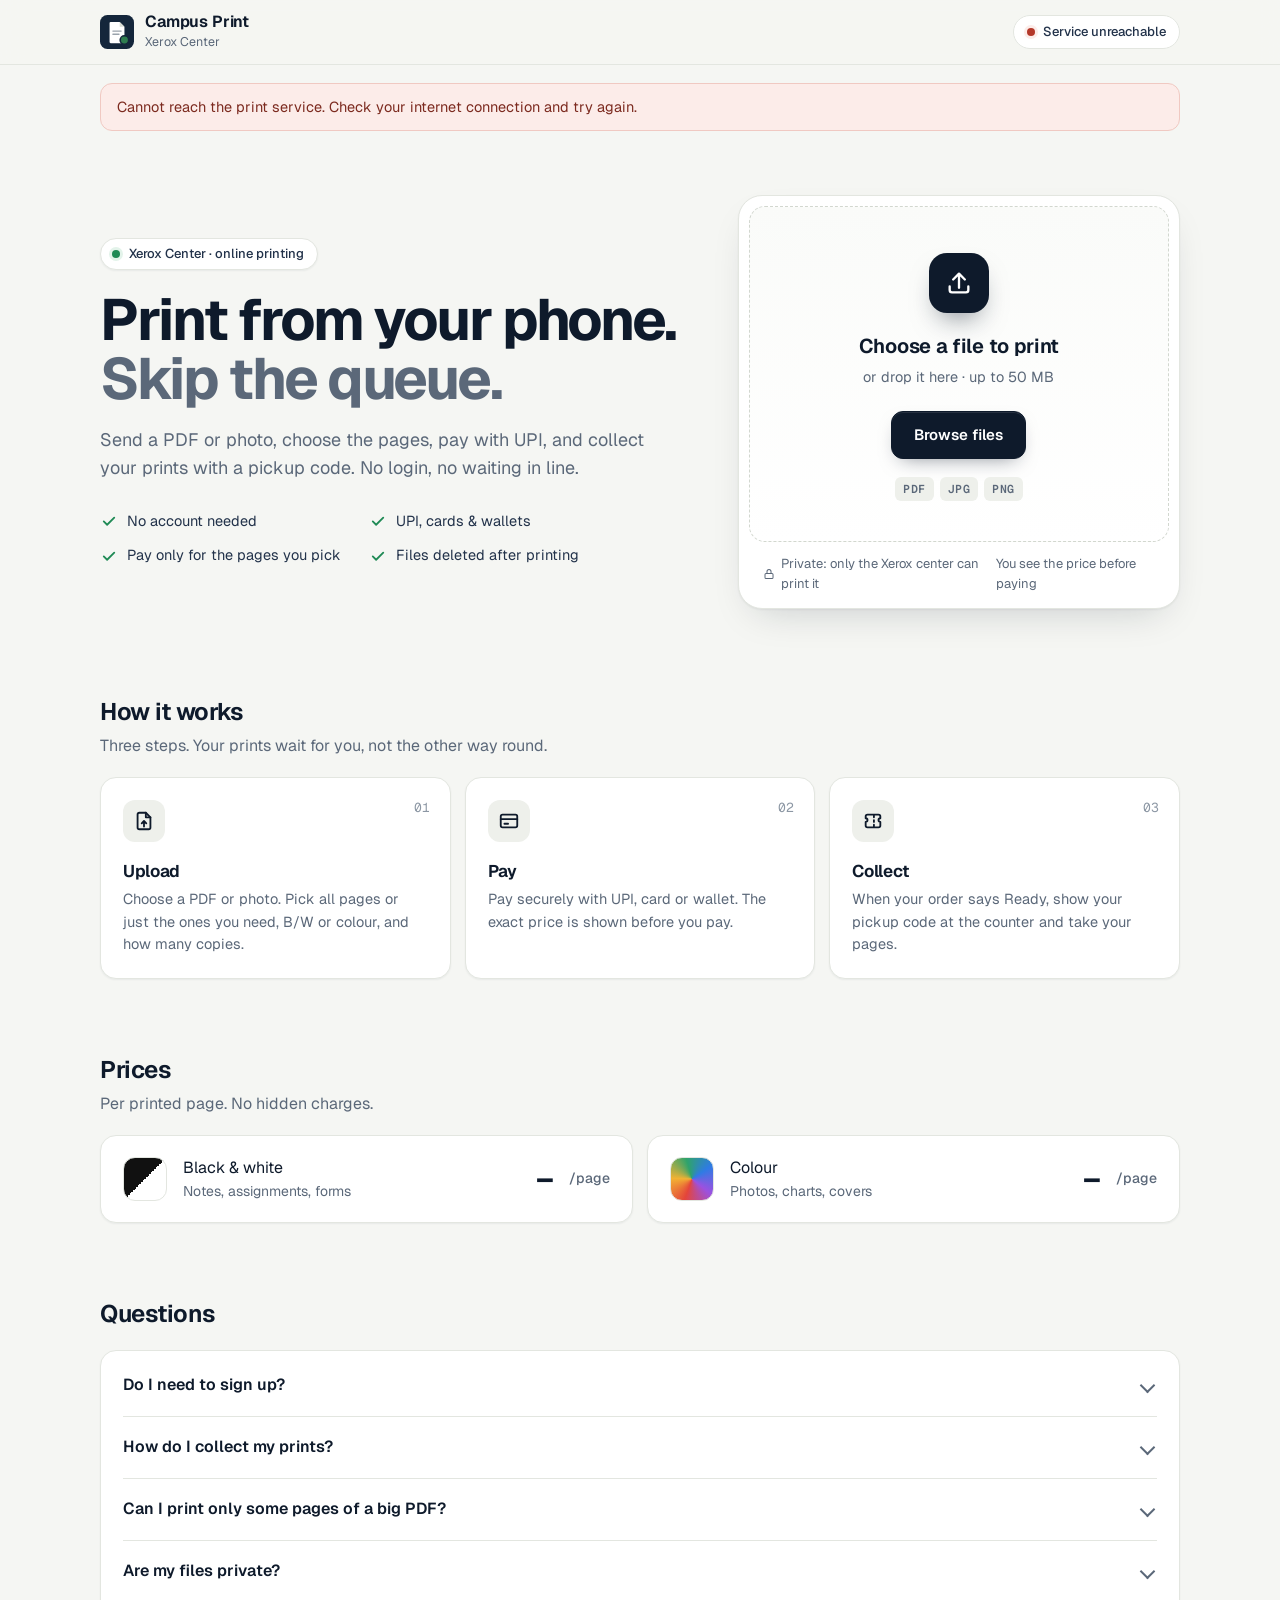
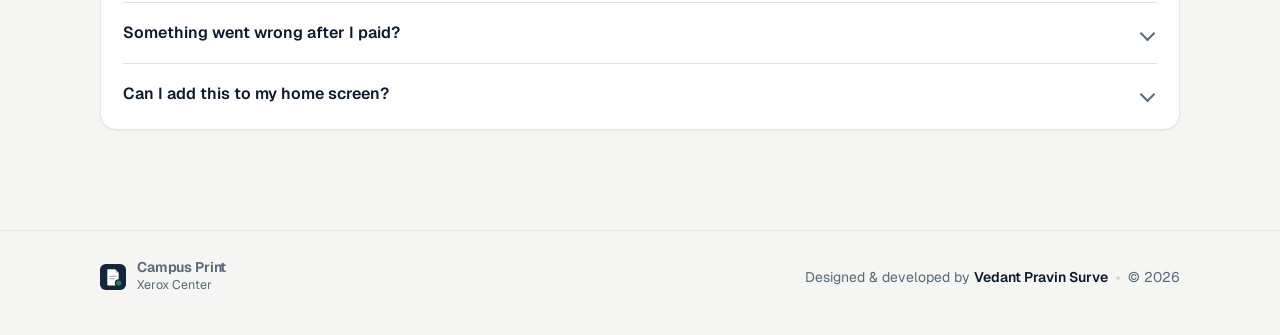
==== web/index.html @ 0c5700c0 "Campus Print" ====
<!DOCTYPE html>
<html lang="en">
<head>
<meta charset="utf-8">
<meta name="viewport" content="width=device-width, initial-scale=1, viewport-fit=cover">
<title>Campus Print · Print from your phone, skip the queue</title>
<meta name="description" content="Send a PDF or photo, choose the pages, pay with UPI and collect your prints at the campus Xerox center with a pickup code. No login, no waiting in line.">
<meta name="theme-color" content="#0E1A2B">
<meta name="author" content="Vedant Pravin Surve">
<meta property="og:type" content="website">
<meta property="og:title" content="Campus Print · Skip the Xerox queue">
<meta property="og:description" content="Print from your phone. Pay with UPI. Collect with a pickup code.">
<meta property="og:image" content="icon-512.png">
<link rel="icon" href="icon.svg" type="image/svg+xml">
<link rel="apple-touch-icon" href="apple-touch-icon.png">
<link rel="manifest" href="manifest.webmanifest">
<meta name="apple-mobile-web-app-capable" content="yes">
<meta name="apple-mobile-web-app-title" content="Campus Print">
<link rel="preconnect" href="https://fonts.googleapis.com">
<link rel="preconnect" href="https://fonts.gstatic.com" crossorigin>
<link href="https://fonts.googleapis.com/css2?family=Geist:wght@400..700&family=Geist+Mono:wght@500..700&display=swap" rel="stylesheet">
<style>
/* ==========================================================================
   Campus Print - student website
   Design: Vedant Pravin Surve. Ink navy + paper white; the green "ready"
   lamp of a copier is the only accent colour.
   ========================================================================== */
:root {
  --bg: #F5F6F3;
  --surface: #FFFFFF;
  --surface-2: #FAFBF9;
  --sunk: #EEF0EB;
  --ink: #0E1A2B;
  --ink-2: #22324A;
  --muted: #5B6879;
  --faint: #8C97A4;
  --line: #E3E6E0;
  --line-2: #D2D7CF;
  --accent: #1F8A55;
  --accent-soft: #E3F3EA;
  --warn: #B26B12;
  --warn-soft: #FBF1E2;
  --danger: #B4382A;
  --danger-soft: #FCECE9;
  --focus: #3B6FF0;
  --radius: 16px;
  --shadow-sm: 0 1px 2px rgba(14, 26, 43, .06);
  --shadow: 0 1px 2px rgba(14, 26, 43, .05), 0 16px 40px -18px rgba(14, 26, 43, .22);
  --mono: "Geist Mono", ui-monospace, "SF Mono", Consolas, monospace;
}
* { box-sizing: border-box; }
html { -webkit-text-size-adjust: 100%; }
body {
  margin: 0; background: var(--bg); color: var(--ink);
  font-family: "Geist", system-ui, -apple-system, "Segoe UI", Roboto, sans-serif;
  font-size: 16px; line-height: 1.55; -webkit-font-smoothing: antialiased; text-rendering: optimizeLegibility;
}
button, input, select { font: inherit; color: inherit; }
a { color: inherit; }
h1, h2, h3 { margin: 0; letter-spacing: -.02em; }
p { margin: 0; }
.hidden { display: none !important; }
.muted { color: var(--muted); }
.small { font-size: 14px; }
.container { max-width: 1120px; margin: 0 auto; padding: 0 20px; }
:focus-visible { outline: 2px solid var(--focus); outline-offset: 2px; border-radius: 6px; }
::selection { background: #CFE7DA; }

/* ------------------------------------------------------------------ lamps */
.lamp { display: inline-block; width: 8px; height: 8px; border-radius: 50%; background: var(--faint); flex: none; }
.lamp.ready { background: var(--accent); box-shadow: 0 0 0 3px var(--accent-soft); }
.lamp.work { background: var(--warn); box-shadow: 0 0 0 3px var(--warn-soft); animation: pulse 1.4s ease-in-out infinite; }
.lamp.stop { background: var(--danger); box-shadow: 0 0 0 3px var(--danger-soft); }
@keyframes pulse { 50% { opacity: .35; } }
@media (prefers-reduced-motion: reduce) { .lamp.work { animation: none; } * { transition: none !important; } }

/* ------------------------------------------------------------------ buttons */
.btn {
  display: inline-flex; align-items: center; justify-content: center; gap: 8px; height: 48px; padding: 0 22px;
  border-radius: 12px; border: 1px solid var(--ink); background: var(--ink); color: #fff; font-weight: 600; font-size: 15px;
  cursor: pointer; text-decoration: none; white-space: nowrap;
  box-shadow: inset 0 1px 0 rgba(255,255,255,.1), 0 8px 20px -10px rgba(14,26,43,.55);
  transition: background .15s, border-color .15s, box-shadow .15s, transform .06s;
}
.btn:hover:not(:disabled) { background: var(--ink-2); border-color: var(--ink-2); }
.btn:active:not(:disabled) { transform: translateY(1px); }
.btn:disabled { opacity: .38; cursor: not-allowed; box-shadow: none; }
.btn.lg { height: 54px; font-size: 16px; border-radius: 14px; }
.btn.block { width: 100%; }
.btn.ghost { background: var(--surface); color: var(--ink); border-color: var(--line-2); box-shadow: var(--shadow-sm); }
.btn.ghost:hover:not(:disabled) { border-color: var(--ink); background: var(--surface); }
.btn.sm { height: 36px; padding: 0 14px; font-size: 14px; border-radius: 10px; }
.btn svg { width: 18px; height: 18px; flex: none; }
.linkish { background: none; border: 0; padding: 4px 2px; color: var(--muted); cursor: pointer; font-size: 14px; text-decoration: underline; text-underline-offset: 3px; }
.linkish:hover { color: var(--ink); }

/* ------------------------------------------------------------------ top bar */
.topbar { position: sticky; top: 0; z-index: 30; background: rgba(245, 246, 243, .85);
          -webkit-backdrop-filter: saturate(180%) blur(14px); backdrop-filter: saturate(180%) blur(14px);
          border-bottom: 1px solid var(--line); }
.topbar .container { display: flex; align-items: center; justify-content: space-between; gap: 12px; height: 64px; }
.brand { display: flex; align-items: center; gap: 11px; min-width: 0; text-decoration: none; }
.brand img { width: 34px; height: 34px; flex: none; }
.brand b { display: block; font-size: 16px; font-weight: 650; letter-spacing: -.01em; line-height: 1.15; }
.brand small { display: block; font-size: 12.5px; color: var(--muted); white-space: nowrap; overflow: hidden; text-overflow: ellipsis; max-width: 42vw; }
.top-actions { display: flex; align-items: center; gap: 8px; }
.pill { display: inline-flex; align-items: center; gap: 8px; height: 34px; padding: 0 13px; border-radius: 999px;
        background: var(--surface); border: 1px solid var(--line); font-size: 13px; font-weight: 500; color: var(--ink-2); white-space: nowrap; }

/* ------------------------------------------------------------------ progress (steps 2-4) */
.steps { display: flex; gap: 8px; list-style: none; margin: 22px 0 0; padding: 0; }
.steps li { flex: 1; font-size: 13px; font-weight: 500; color: var(--faint); padding-top: 10px; border-top: 3px solid var(--line-2); transition: color .2s, border-color .2s; }
.steps li.on { color: var(--ink); border-color: var(--ink); }
body[data-step="1"] .steps { display: none; }

.alert { border-radius: 12px; padding: 12px 16px; font-size: 14.5px; margin: 18px 0 0; border: 1px solid; }
.notice { border-radius: 12px; padding: 11px 14px; font-size: 14px; border: 1px solid #EDD8B4; background: var(--warn-soft); color: #6D4411; margin: 12px 0 0; }
.notice.stop, .alert { border-color: #F0C9C2; background: var(--danger-soft); color: #7C2A1F; }

/* ================================================================== STEP 1: landing */
.hero { display: grid; grid-template-columns: 1.14fr .86fr; gap: 52px; align-items: center; padding: 64px 0 48px; }
.eyebrow { display: inline-flex; align-items: center; gap: 9px; height: 32px; padding: 0 13px 0 11px; border-radius: 999px;
           background: var(--surface); border: 1px solid var(--line); font-size: 13px; font-weight: 500; color: var(--ink-2); box-shadow: var(--shadow-sm); }
.hero h1 { font-size: clamp(36px, 4.9vw, 58px); line-height: 1.02; letter-spacing: -.04em; font-weight: 700; margin: 20px 0 18px; }
.hero h1 span { color: var(--muted); }
.lead { font-size: 18px; color: var(--muted); max-width: 31em; }
.trust { list-style: none; padding: 0; margin: 28px 0 0; display: grid; grid-template-columns: repeat(2, max-content); gap: 12px 28px; font-size: 14.5px; color: var(--ink-2); }
.trust li { display: flex; align-items: center; gap: 9px; }
.trust svg { width: 18px; height: 18px; color: var(--accent); flex: none; }

.upload { background: var(--surface); border: 1px solid var(--line); border-radius: 24px; padding: 10px; box-shadow: var(--shadow); }
.drop { display: flex; flex-direction: column; align-items: center; text-align: center; padding: 46px 24px 40px; border-radius: 16px;
        border: 1.5px dashed var(--line-2); background: linear-gradient(180deg, var(--surface-2), var(--surface)); cursor: pointer;
        transition: border-color .15s, background .15s; }
.drop:hover, .drop.over { border-color: var(--ink); background: var(--surface); }
.drop-icon { width: 60px; height: 60px; border-radius: 18px; background: var(--ink); color: #fff; display: grid; place-items: center;
             box-shadow: 0 14px 28px -12px rgba(14,26,43,.6); margin-bottom: 18px; transition: transform .2s; }
.drop:hover .drop-icon, .drop.over .drop-icon { transform: translateY(-3px); }
.drop-icon svg { width: 28px; height: 28px; }
.drop strong { font-size: 20px; font-weight: 650; letter-spacing: -.015em; }
.drop .muted { font-size: 14.5px; margin-top: 4px; }
.drop .fake-btn { margin-top: 22px; pointer-events: none; }
.chips { display: flex; gap: 6px; justify-content: center; margin-top: 18px; }
.chip { font-family: var(--mono); font-size: 11.5px; font-weight: 600; letter-spacing: .04em; padding: 3px 8px; border-radius: 6px; background: var(--sunk); color: var(--muted); }
.upload-foot { display: flex; align-items: center; justify-content: space-between; gap: 10px; padding: 12px 14px 4px; font-size: 13px; color: var(--muted); }
.upload-foot span { display: inline-flex; align-items: center; gap: 6px; }
.upload-foot svg { width: 14px; height: 14px; }

.section { padding: 36px 0; }
.section-head { display: flex; align-items: flex-end; justify-content: space-between; gap: 12px; margin-bottom: 18px; }
.section h2 { font-size: 24px; font-weight: 650; }
.section .sub { color: var(--muted); margin-top: 4px; }
.card { background: var(--surface); border: 1px solid var(--line); border-radius: var(--radius); box-shadow: var(--shadow-sm); }

.recent-list { display: grid; gap: 8px; }
.recent-item { display: flex; align-items: center; gap: 14px; width: 100%; text-align: left; background: var(--surface); border: 1px solid var(--line);
               border-radius: 14px; padding: 14px 16px; cursor: pointer; box-shadow: var(--shadow-sm); transition: border-color .15s, transform .06s; }
.recent-item:hover { border-color: var(--line-2); }
.recent-item:active { transform: translateY(1px); }
.recent-item .code { font-family: var(--mono); font-weight: 650; font-size: 17px; letter-spacing: .12em; }
.recent-item .grow { flex: 1; min-width: 0; display: flex; flex-direction: column; }
.recent-item .file { white-space: nowrap; overflow: hidden; text-overflow: ellipsis; font-weight: 500; }
.recent-item .stage { font-size: 13.5px; }
.recent-item::after { content: ""; width: 8px; height: 8px; border-right: 2px solid var(--faint); border-top: 2px solid var(--faint); transform: rotate(45deg); flex: none; }

.how { display: grid; grid-template-columns: repeat(3, 1fr); gap: 14px; }
.how .card { padding: 22px; position: relative; }
.how .ico { width: 42px; height: 42px; border-radius: 12px; background: var(--sunk); display: grid; place-items: center; color: var(--ink); margin-bottom: 16px; }
.how .ico svg { width: 22px; height: 22px; }
.how .n { position: absolute; top: 20px; right: 20px; font-family: var(--mono); font-size: 13px; color: var(--faint); }
.how h3 { font-size: 17px; font-weight: 650; margin-bottom: 4px; }
.how p { color: var(--muted); font-size: 14.5px; }

.prices { display: grid; grid-template-columns: repeat(2, 1fr); gap: 14px; }
.price { display: flex; align-items: center; gap: 16px; padding: 20px 22px; }
.swatch { width: 44px; height: 44px; border-radius: 12px; flex: none; border: 1px solid var(--line); }
.swatch.bw { background: linear-gradient(135deg, #111 0 50%, #fff 50% 100%); }
.swatch.color { background: conic-gradient(from 200deg, #E4453A, #F2B233, #2FA36B, #2F7BE4, #9B51E0, #E4453A); }
.price .what { flex: 1; }
.price .what span { display: block; color: var(--muted); font-size: 14px; }
.price b { font-size: 30px; font-weight: 700; letter-spacing: -.03em; }
.price small { color: var(--muted); font-size: 14px; font-weight: 500; }

.faq { padding: 4px 22px; }
.faq details { border-bottom: 1px solid var(--line); }
.faq details:last-child { border-bottom: 0; }
.faq summary { list-style: none; cursor: pointer; display: flex; align-items: center; justify-content: space-between; gap: 16px; padding: 18px 0; font-weight: 600; }
.faq summary::-webkit-details-marker { display: none; }
.faq summary::after { content: ""; width: 9px; height: 9px; border-right: 2px solid var(--muted); border-bottom: 2px solid var(--muted); transform: rotate(45deg); transition: transform .2s; margin-right: 4px; flex: none; }
.faq details[open] summary::after { transform: rotate(-135deg); }
.faq details p { color: var(--muted); padding: 0 0 18px; max-width: 60em; }

/* ================================================================== STEP 2: check + options */
.page-head { display: flex; align-items: flex-end; justify-content: space-between; gap: 16px; padding: 26px 0 18px; }
.page-head h1 { font-size: 30px; font-weight: 700; letter-spacing: -.03em; }
.page-head p { color: var(--muted); margin-top: 4px; }
.setup { display: grid; grid-template-columns: minmax(0, 1fr) 390px; gap: 24px; align-items: start; }
.viewer { background: #252E3A; border-radius: 20px; padding: 18px; box-shadow: inset 0 0 0 1px rgba(255,255,255,.04); }
.preview { max-height: 74vh; overflow: auto; display: flex; flex-direction: column; align-items: center; gap: 14px; padding: 6px; }
.preview canvas, .preview img { max-width: 100%; height: auto; background: #fff; border-radius: 2px; box-shadow: 0 10px 30px -10px rgba(0,0,0,.6); }
.preview.bw canvas, .preview.bw img { filter: grayscale(1); }
.preview .pnum { font-family: var(--mono); font-size: 12px; color: #AAB5C2; margin-top: -6px; }
.preview::-webkit-scrollbar { width: 10px; }
.preview::-webkit-scrollbar-thumb { background: rgba(255,255,255,.18); border-radius: 10px; }
.viewer-note { color: #AAB5C2; font-size: 13px; text-align: center; padding: 10px 0 2px; min-height: 18px; }

.options { position: sticky; top: 84px; padding: 22px; }
.file-head { display: flex; gap: 12px; align-items: flex-start; padding-bottom: 18px; border-bottom: 1px solid var(--line); }
.file-ico { width: 40px; height: 40px; border-radius: 10px; background: var(--sunk); display: grid; place-items: center; flex: none; }
.file-ico svg { width: 20px; height: 20px; }
.filename { font-weight: 600; word-break: break-word; line-height: 1.3; }
.opt { padding-top: 18px; }
.opt-label { font-size: 13px; font-weight: 600; color: var(--ink-2); margin-bottom: 8px; display: flex; justify-content: space-between; }
.seg { display: grid; grid-template-columns: 1fr 1fr; gap: 4px; padding: 4px; background: var(--sunk); border-radius: 12px; }
.seg input { position: absolute; opacity: 0; pointer-events: none; }
.seg label { display: block; text-align: center; padding: 9px 8px; border-radius: 9px; cursor: pointer; font-weight: 550; font-size: 14.5px; color: var(--muted);
             transition: background .15s, color .15s, box-shadow .15s; }
.seg label small { display: block; font-size: 12.5px; font-weight: 500; color: var(--faint); }
.seg input:checked + label { background: var(--surface); color: var(--ink); box-shadow: 0 1px 2px rgba(14,26,43,.08), 0 4px 12px -4px rgba(14,26,43,.14); }
.seg input:checked + label small { color: var(--muted); }
.seg input:disabled + label { opacity: .4; cursor: not-allowed; }
.seg input:focus-visible + label { outline: 2px solid var(--focus); }
.pages-input { width: 100%; height: 46px; margin-top: 10px; padding: 0 14px; border: 1px solid var(--line-2); border-radius: 12px; background: var(--surface);
               font-family: var(--mono); font-size: 15px; transition: border-color .15s, box-shadow .15s; }
.pages-input:focus { outline: none; border-color: var(--ink); box-shadow: 0 0 0 4px rgba(14,26,43,.08); }
.pages-input.bad { border-color: var(--danger); }
.hint { font-size: 12.5px; color: var(--faint); margin-top: 6px; line-height: 1.45; }
.pages-msg { font-size: 13.5px; margin-top: 8px; min-height: 0; }
.pages-msg:empty { display: none; }
.pages-msg.bad { color: var(--danger); font-weight: 550; }
.stepper { display: inline-flex; align-items: center; border: 1px solid var(--line-2); border-radius: 12px; overflow: hidden; background: var(--surface); }
.stepper button { width: 46px; height: 44px; border: 0; background: none; font-size: 20px; cursor: pointer; color: var(--ink); }
.stepper button:hover:not(:disabled) { background: var(--sunk); }
.stepper button:disabled { color: var(--line-2); cursor: not-allowed; }
.stepper output { min-width: 52px; text-align: center; font-weight: 650; font-size: 17px; border-left: 1px solid var(--line); border-right: 1px solid var(--line); line-height: 44px; }
.bill { margin-top: 20px; padding-top: 18px; border-top: 1px solid var(--line); }
.bill .line { color: var(--muted); font-size: 14px; }
.bill .total-row { display: flex; align-items: baseline; justify-content: space-between; margin-top: 2px; }
.bill .total-row span:first-child { font-weight: 600; }
.bill .total { font-size: 32px; font-weight: 700; letter-spacing: -.03em; }
.bill .note { font-size: 13px; color: var(--muted); }
.bill .note:empty { display: none; }
.continue { margin-top: 18px; }
.change { text-align: center; margin-top: 10px; }

/* ================================================================== STEP 3: pay */
.panel { max-width: 520px; margin: 34px auto 0; padding: 28px; }
.panel h2 { font-size: 24px; font-weight: 700; margin-bottom: 4px; }
.bar { height: 6px; background: var(--sunk); border-radius: 999px; overflow: hidden; margin: 20px 0 10px; }
.bar > i { display: block; height: 100%; width: 0; background: var(--ink); border-radius: 999px; transition: width .2s; }
.summary { margin: 18px 0 4px; }
.summary .line { display: flex; justify-content: space-between; gap: 16px; padding: 11px 0; border-bottom: 1px solid var(--line); font-size: 15px; }
.summary .line span:first-child { color: var(--muted); }
.summary .line span:last-child { text-align: right; font-weight: 500; word-break: break-word; }
.summary .line:last-child { border: 0; padding-top: 16px; font-size: 22px; font-weight: 700; }
.summary .line:last-child span:first-child { color: var(--ink); }
.secure { display: flex; align-items: center; justify-content: center; gap: 7px; font-size: 13px; color: var(--muted); margin-top: 12px; }
.secure svg { width: 14px; height: 14px; }

/* ================================================================== STEP 4: ticket */
.ticket { max-width: 460px; margin: 30px auto 0; background: var(--surface); border-radius: 26px; box-shadow: var(--shadow); overflow: hidden; }
.ticket-top { background: var(--ink); color: #fff; text-align: center; padding: 28px 24px 34px;
              background-image: radial-gradient(420px 180px at 50% -40%, rgba(47, 163, 107, .35), transparent 70%); }
.ticket-top .label { font-size: 12px; letter-spacing: .18em; text-transform: uppercase; color: #9FB0C3; font-weight: 600; }
.ticket-top .code { font-family: var(--mono); font-size: clamp(54px, 17vw, 78px); font-weight: 650; letter-spacing: .14em; line-height: 1.05; margin: 10px 0 6px; padding-left: .14em; }
.ticket-top .sub { font-size: 13.5px; color: #B5C2D0; }
.perf { position: relative; height: 0; border-top: 2px dashed var(--line-2); margin: 0 26px; }
.perf::before, .perf::after { content: ""; position: absolute; top: -13px; width: 24px; height: 24px; border-radius: 50%; background: var(--bg); }
.perf::before { left: -39px; } .perf::after { right: -39px; }
.ticket-body { padding: 22px 26px 26px; }
.state { display: flex; align-items: center; justify-content: center; gap: 10px; font-size: 18px; font-weight: 650; text-align: center; }
.ticket-body .msg { text-align: center; color: var(--muted); margin-top: 6px; font-size: 14.5px; }
.ticket-body .msg:empty { display: none; }
.track { list-style: none; padding: 0; margin: 20px 0 0; }
.track li { position: relative; display: flex; gap: 12px; align-items: center; padding: 9px 0; color: var(--faint); font-weight: 500; }
.track li:not(:last-child)::after { content: ""; position: absolute; left: 3.5px; top: 26px; bottom: -8px; width: 1px; background: var(--line-2); }
.track li.done { color: var(--ink); }
.track li.now { color: var(--ink); font-weight: 650; }
.details { font-size: 13.5px; color: var(--muted); margin-top: 14px; padding-top: 14px; border-top: 1px solid var(--line); word-break: break-word; }
.ticket-actions { display: grid; grid-template-columns: 1fr 1fr; gap: 10px; margin-top: 20px; }
.ticket-actions .btn.block { grid-column: 1 / -1; }
.ticket-actions:has(#notifyBtn.hidden) #shareBtn { grid-column: 1 / -1; }
.notify-note { font-size: 13px; color: var(--muted); text-align: center; margin-top: 10px; }
.notify-note:empty { display: none; }

/* ================================================================== footer */
.footer { margin-top: 64px; border-top: 1px solid var(--line); padding: 28px 0 40px; font-size: 14px; color: var(--muted); }
.footer .container { display: flex; align-items: center; justify-content: space-between; gap: 14px 24px; flex-wrap: wrap; }
.footer .brand img { width: 26px; height: 26px; }
.footer .brand b { font-size: 14px; }
.credit { line-height: 1.6; }
.credit b { color: var(--ink); font-weight: 600; white-space: nowrap; }
.credit .dot { display: inline-block; width: 4px; height: 4px; border-radius: 50%; background: var(--line-2); vertical-align: middle; margin: 0 8px; }

/* ================================================================== small screens */
@media (max-width: 900px) {
  .hero { grid-template-columns: 1fr; gap: 32px; padding: 36px 0 28px; }
  .setup { grid-template-columns: 1fr; }
  .options { position: static; }
  .how { grid-template-columns: 1fr; }
}
@media (max-width: 560px) {
  .container { padding: 0 16px; }
  .footer .container { flex-direction: column; align-items: flex-start; }
  .brand small { max-width: 36vw; }
  .pill .pill-text { display: none; }
  .pill { padding: 0 11px; }
  .lead { font-size: 16.5px; }
  .trust { grid-template-columns: 1fr; }
  .prices { grid-template-columns: 1fr; }
  .drop { padding: 36px 18px 32px; }
  .page-head h1 { font-size: 26px; }
  .panel { padding: 22px; margin-top: 20px; }
  .ticket-actions { grid-template-columns: 1fr; }
  .viewer { padding: 10px; border-radius: 16px; }
  .preview { max-height: 62vh; }
}
</style>
</head>
<body data-step="1">

<header class="topbar">
  <div class="container">
    <a class="brand" href="./" aria-label="Campus Print home">
      <img src="icon.svg" alt="">
      <span><b>Campus Print</b><small id="centerName">Xerox Center</small></span>
    </a>
    <div class="top-actions">
      <button class="btn ghost sm hidden" id="installBtn" type="button">
        <svg viewBox="0 0 24 24" fill="none" stroke="currentColor" stroke-width="2" stroke-linecap="round" stroke-linejoin="round"><path d="M12 3v12m0 0-4-4m4 4 4-4M5 21h14"/></svg>
        Install app</button>
      <div class="pill" id="printerChip" aria-live="polite"><span class="lamp"></span><span class="pill-text">Checking printers&hellip;</span></div>
    </div>
  </div>
</header>

<main class="container">
  <ol class="steps" aria-label="Steps">
    <li id="st1" class="on">1. Choose</li><li id="st2">2. Check</li><li id="st3">3. Pay</li><li id="st4">4. Collect</li>
  </ol>

  <div id="globalError" class="alert hidden" role="alert"></div>

  <!-- ============================== STEP 1: CHOOSE ============================== -->
  <section id="s-choose">
    <div class="hero">
      <div>
        <span class="eyebrow"><span class="lamp ready"></span><span><span data-center>Xerox Center</span> &middot; online printing</span></span>
        <h1>Print from your phone.<br><span>Skip the queue.</span></h1>
        <p class="lead">Send a PDF or photo, choose the pages, pay with UPI, and collect your prints with a pickup code. No login, no waiting in line.</p>
        <ul class="trust">
          <li><svg viewBox="0 0 24 24" fill="none" stroke="currentColor" stroke-width="2.4" stroke-linecap="round" stroke-linejoin="round"><path d="M5 12.5 9.5 17 19 7.5"/></svg>No account needed</li>
          <li><svg viewBox="0 0 24 24" fill="none" stroke="currentColor" stroke-width="2.4" stroke-linecap="round" stroke-linejoin="round"><path d="M5 12.5 9.5 17 19 7.5"/></svg>UPI, cards &amp; wallets</li>
          <li><svg viewBox="0 0 24 24" fill="none" stroke="currentColor" stroke-width="2.4" stroke-linecap="round" stroke-linejoin="round"><path d="M5 12.5 9.5 17 19 7.5"/></svg>Pay only for the pages you pick</li>
          <li><svg viewBox="0 0 24 24" fill="none" stroke="currentColor" stroke-width="2.4" stroke-linecap="round" stroke-linejoin="round"><path d="M5 12.5 9.5 17 19 7.5"/></svg>Files deleted after printing</li>
        </ul>
      </div>

      <div class="upload">
        <label class="drop" id="drop" for="fileInput">
          <span class="drop-icon"><svg viewBox="0 0 24 24" fill="none" stroke="currentColor" stroke-width="2" stroke-linecap="round" stroke-linejoin="round"><path d="M12 16V4m0 0L7 9m5-5 5 5"/><path d="M4 15v3a2 2 0 0 0 2 2h12a2 2 0 0 0 2-2v-3"/></svg></span>
          <strong>Choose a file to print</strong>
          <span class="muted">or drop it here &middot; up to <span id="maxMb">50</span> MB</span>
          <span class="btn fake-btn">Browse files</span>
          <span class="chips"><span class="chip">PDF</span><span class="chip">JPG</span><span class="chip">PNG</span></span>
          <input id="fileInput" type="file" class="hidden" accept=".pdf,.png,.jpg,.jpeg,application/pdf,image/png,image/jpeg">
        </label>
        <div class="upload-foot">
          <span><svg viewBox="0 0 24 24" fill="none" stroke="currentColor" stroke-width="2" stroke-linecap="round" stroke-linejoin="round"><rect x="4" y="11" width="16" height="10" rx="2"/><path d="M8 11V7a4 4 0 0 1 8 0v4"/></svg>Private: only the Xerox center can print it</span>
          <span>You see the price before paying</span>
        </div>
      </div>
    </div>

    <div class="section hidden" id="recentBox">
      <div class="section-head"><div><h2>Your orders</h2><p class="sub">On this device. Tap one to see its status and pickup code.</p></div></div>
      <div class="recent-list" id="recentList"></div>
    </div>

    <div class="section">
      <div class="section-head"><div><h2>How it works</h2><p class="sub">Three steps. Your prints wait for you, not the other way round.</p></div></div>
      <div class="how">
        <div class="card"><span class="n">01</span>
          <div class="ico"><svg viewBox="0 0 24 24" fill="none" stroke="currentColor" stroke-width="2" stroke-linecap="round" stroke-linejoin="round"><path d="M14 3H7a2 2 0 0 0-2 2v14a2 2 0 0 0 2 2h10a2 2 0 0 0 2-2V8z"/><path d="M14 3v5h5M12 18v-6m-2.5 2.5L12 12l2.5 2.5"/></svg></div>
          <h3>Upload</h3><p>Choose a PDF or photo. Pick all pages or just the ones you need, B/W or colour, and how many copies.</p></div>
        <div class="card"><span class="n">02</span>
          <div class="ico"><svg viewBox="0 0 24 24" fill="none" stroke="currentColor" stroke-width="2" stroke-linecap="round" stroke-linejoin="round"><rect x="3" y="5" width="18" height="14" rx="2"/><path d="M3 10h18M7 15h4"/></svg></div>
          <h3>Pay</h3><p>Pay securely with UPI, card or wallet. The exact price is shown before you pay.</p></div>
        <div class="card"><span class="n">03</span>
          <div class="ico"><svg viewBox="0 0 24 24" fill="none" stroke="currentColor" stroke-width="2" stroke-linecap="round" stroke-linejoin="round"><path d="M4 7a2 2 0 0 1 2-2h12a2 2 0 0 1 2 2v2a2 2 0 0 0 0 4v4a2 2 0 0 1-2 2H6a2 2 0 0 1-2-2v-4a2 2 0 0 0 0-4z"/><path d="M13 6v2m0 3v2m0 3v2"/></svg></div>
          <h3>Collect</h3><p>When your order says Ready, show your pickup code at the counter and take your pages.</p></div>
      </div>
    </div>

    <div class="section">
      <div class="section-head"><div><h2>Prices</h2><p class="sub">Per printed page. No hidden charges.</p></div></div>
      <div class="prices">
        <div class="card price"><span class="swatch bw"></span><span class="what">Black &amp; white<span>Notes, assignments, forms</span></span><b id="priceBw">&ndash;</b><small>/page</small></div>
        <div class="card price"><span class="swatch color"></span><span class="what">Colour<span>Photos, charts, covers</span></span><b id="priceColor">&ndash;</b><small>/page</small></div>
      </div>
    </div>

    <div class="section">
      <div class="section-head"><div><h2>Questions</h2></div></div>
      <div class="card faq">
        <details><summary>Do I need to sign up?</summary>
          <p>No. Your order is saved on this phone or laptop. Keep this page, or note your pickup code.</p></details>
        <details><summary>How do I collect my prints?</summary>
          <p>Wait until your order says <b>Ready</b>, then show the pickup code at the counter. Your code is also printed small on the corner of your first page, so staff find your pages in seconds.</p></details>
        <details><summary>Can I print only some pages of a big PDF?</summary>
          <p>Yes. Choose <b>Choose pages</b> and type the pages, for example <code>102</code> or <code>333-390</code> or <code>1-5, 8</code>. You only pay for those pages.</p></details>
        <details><summary>Are my files private?</summary>
          <p>Files are stored privately, can only be downloaded by the Xerox center printer, and are deleted after printing.</p></details>
        <details><summary>Something went wrong after I paid?</summary>
          <p>Your payment is safe. Show your pickup code at the counter: staff will print it again or refund you.</p></details>
        <details><summary>Can I add this to my home screen?</summary>
          <p>Yes. On Android tap <b>Install app</b> at the top (or the browser menu &rarr; <i>Add to Home screen</i>). On iPhone tap <b>Share</b> &rarr; <i>Add to Home Screen</i>.</p></details>
      </div>
    </div>
  </section>

  <!-- ============================== STEP 2: CHECK ============================== -->
  <section id="s-setup" class="hidden">
    <div class="page-head">
      <div><h1>Check your order</h1><p>Look through the pages, then choose how to print them.</p></div>
    </div>
    <div class="setup">
      <div class="viewer">
        <div class="preview" id="preview" aria-label="Preview of your file"></div>
        <p class="viewer-note" id="previewNote"></p>
      </div>
      <div class="card options">
        <div class="file-head">
          <span class="file-ico"><svg viewBox="0 0 24 24" fill="none" stroke="currentColor" stroke-width="2" stroke-linecap="round" stroke-linejoin="round"><path d="M14 3H7a2 2 0 0 0-2 2v14a2 2 0 0 0 2 2h10a2 2 0 0 0 2-2V8z"/><path d="M14 3v5h5"/></svg></span>
          <div style="min-width:0"><div class="filename" id="fileName"></div><div class="muted small" id="fileInfo"></div></div>
        </div>

        <div class="opt hidden" id="pagesBox">
          <div class="opt-label">Pages</div>
          <div class="seg" role="radiogroup" aria-label="Pages">
            <input type="radio" name="pmode" id="pagesAll" value="all" checked>
            <label for="pagesAll">All pages<small id="pagesAllN"></small></label>
            <input type="radio" name="pmode" id="pagesSome" value="some">
            <label for="pagesSome">Choose pages<small>e.g. 5, 10-20</small></label>
          </div>
          <div id="pagesPick" class="hidden">
            <input id="pagesInput" class="pages-input" autocomplete="off" spellcheck="false" maxlength="200"
                   placeholder="102  or  333-390  or  1-5, 8" aria-label="Pages to print">
            <p class="hint">Use the PDF's own page numbers (page 1 = first page of the file). They can differ from numbers printed on the pages, so check the preview.</p>
          </div>
          <div class="pages-msg" id="pagesMsg" aria-live="polite"></div>
        </div>

        <div class="opt">
          <div class="opt-label">Print</div>
          <div class="seg" role="radiogroup" aria-label="Colour">
            <input type="radio" name="mode" id="modeBw" value="bw" checked>
            <label for="modeBw">Black &amp; white<small id="segBw"></small></label>
            <input type="radio" name="mode" id="modeColor" value="color">
            <label for="modeColor">Colour<small id="segColor"></small></label>
          </div>
          <div class="hint" id="colorNote"></div>
        </div>

        <div class="opt">
          <div class="opt-label">Copies</div>
          <div class="stepper">
            <button type="button" id="minus" aria-label="One copy less">&minus;</button>
            <output id="copies" aria-live="polite">1</output>
            <button type="button" id="plus" aria-label="One copy more">+</button>
          </div>
        </div>

        <div class="bill">
          <div class="line" id="billLine">&ndash;</div>
          <div class="total-row"><span>Total</span><span class="total" id="billTotal">&ndash;</span></div>
          <div class="note" id="billNote"></div>
        </div>
        <p id="offlineNote" class="notice hidden"></p>
        <button class="btn lg block continue" id="continueBtn">Continue to payment</button>
        <div class="change"><button class="linkish" id="changeFile">Choose a different file</button></div>
      </div>
    </div>
  </section>

  <!-- ============================== STEP 3: PAY ============================== -->
  <section id="s-pay" class="hidden">
    <div class="card panel">
      <div id="uploadBox">
        <h2>Sending your file&hellip;</h2>
        <p class="muted small">Please keep this page open.</p>
        <div class="bar"><i id="bar"></i></div>
        <p class="small muted" id="uploadText">Starting&hellip;</p>
      </div>
      <div id="payBox" class="hidden">
        <h2>Review and pay</h2>
        <p class="muted small">Your file is checked. This is the final price.</p>
        <div class="summary" id="summary"></div>
        <p id="demoNote" class="notice hidden">Test mode: no real money is taken.</p>
        <p id="payError" class="notice stop hidden" role="alert"></p>
        <button class="btn lg block" id="payBtn" style="margin-top:18px">Pay</button>
        <div class="secure"><svg viewBox="0 0 24 24" fill="none" stroke="currentColor" stroke-width="2" stroke-linecap="round" stroke-linejoin="round"><rect x="4" y="11" width="16" height="10" rx="2"/><path d="M8 11V7a4 4 0 0 1 8 0v4"/></svg>Secure payment by Razorpay &middot; UPI, cards, wallets</div>
        <div class="change"><button class="linkish" id="cancelBtn">Cancel this order</button></div>
      </div>
    </div>
  </section>

  <!-- ============================== STEP 4: COLLECT ============================== -->
  <section id="s-status" class="hidden">
    <div class="ticket">
      <div class="ticket-top">
        <div class="label">Your pickup code</div>
        <div class="code" id="tCode">-----</div>
        <div class="sub">Show this at the counter &middot; <span data-center>Xerox Center</span></div>
      </div>
      <div class="perf" aria-hidden="true"></div>
      <div class="ticket-body">
        <div class="state" aria-live="polite"><span class="lamp" id="tLamp"></span><span id="tStage"></span></div>
        <p class="msg" id="tMessage"></p>
        <ul class="track" id="track"></ul>
        <p class="details" id="tDetails"></p>
        <div class="ticket-actions">
          <button class="btn ghost hidden" id="notifyBtn" type="button">
            <svg viewBox="0 0 24 24" fill="none" stroke="currentColor" stroke-width="2" stroke-linecap="round" stroke-linejoin="round"><path d="M6 8a6 6 0 1 1 12 0c0 7 3 9 3 9H3s3-2 3-9"/><path d="M10.3 21a1.9 1.9 0 0 0 3.4 0"/></svg>
            Notify me when ready</button>
          <button class="btn ghost" id="shareBtn" type="button">
            <svg viewBox="0 0 24 24" fill="none" stroke="currentColor" stroke-width="2" stroke-linecap="round" stroke-linejoin="round"><circle cx="18" cy="5" r="3"/><circle cx="6" cy="12" r="3"/><circle cx="18" cy="19" r="3"/><path d="m8.6 13.5 6.8 4M15.4 6.5l-6.8 4"/></svg>
            Tell a friend</button>
          <button class="btn block" id="newBtn">Print another file</button>
        </div>
        <p class="notify-note" id="notifyNote"></p>
      </div>
    </div>
  </section>
</main>

<footer class="footer">
  <div class="container">
    <a class="brand" href="./"><img src="icon.svg" alt=""><span><b>Campus Print</b><small data-center>Xerox Center</small></span></a>
    <span class="credit">Designed &amp; developed by <b>Vedant Pravin Surve</b><span class="dot"></span><span style="white-space:nowrap">&copy; <span id="year">2026</span></span></span>
  </div>
</footer>

<script src="config.js"></script>
<script>
"use strict";
const API = (window.CONFIG && window.CONFIG.apiBase || "").replace(/\/+$/, "");
const PDFJS = "https://cdn.jsdelivr.net/npm/pdfjs-dist@4.4.168/build/pdf.min.mjs";
const PDFJS_WORKER = "https://cdn.jsdelivr.net/npm/pdfjs-dist@4.4.168/build/pdf.worker.min.mjs";
const RAZORPAY_JS = "https://checkout.razorpay.com/v1/checkout.js";
const MAX_PREVIEW_PAGES = 12;          // enough to check the file; keeps phones fast
const FINAL = ["COMPLETED", "FAILED", "CANCELLED", "EXPIRED"];

const $ = (id) => document.getElementById(id);
const state = {
  shop: null, file: null, fileType: null, color: false, copies: 1, order: null, poll: null,
  pdf: null,            // the open PDF (PDF.js), for drawing the preview
  filePages: 0,         // pages in the file
  pages: 0,             // pages that will print (per copy)
  pageRanges: [],       // chosen pages as [from, to] pairs, 1-based
  pageSpec: "",         // chosen pages as sent to the server, "" = all
  pageError: null,      // why the page choice cannot be used, or null
  ready: false,         // file opened and checked
  renderToken: 0, redraw: null
};

/* ---------------- helpers ---------------- */
function rupees(paise) {
  if (paise == null) return "\u2013";
  return "\u20B9" + (paise % 100 === 0 ? String(paise / 100) : (paise / 100).toFixed(2));
}
function showError(msg) {
  const box = $("globalError");
  if (!msg) { box.classList.add("hidden"); return; }
  box.textContent = msg;
  box.classList.remove("hidden");
  window.scrollTo({ top: 0, behavior: "smooth" });
}
function show(section, step) {
  ["s-choose", "s-setup", "s-pay", "s-status"].forEach(s => $(s).classList.toggle("hidden", s !== section));
  for (let i = 1; i <= 4; i++) $("st" + i).classList.toggle("on", i === step);
  document.body.dataset.step = String(step);
  window.scrollTo({ top: 0 });
}
async function api(method, path, body, key) {
  const headers = {};
  if (body !== undefined && body !== null) headers["Content-Type"] = "application/json";
  if (key) headers["X-Order-Key"] = key;
  let res;
  try {
    res = await fetch(API + path, { method, headers, body: body == null ? undefined : JSON.stringify(body) });
  } catch (e) {
    throw new Error("Cannot reach the print service. Check your internet connection and try again.");
  }
  const text = await res.text();
  let data = null;
  try { data = text ? JSON.parse(text) : null; } catch (e) { /* not JSON */ }
  if (!res.ok) {
    const err = new Error((data && data.message) || ("Something went wrong (" + res.status + ")."));
    err.code = data && data.error;
    err.status = res.status;
    throw err;
  }
  return data;
}
function loadScript(src) {
  return new Promise((resolve, reject) => {
    if (document.querySelector('script[src="' + src + '"]')) return resolve();
    const s = document.createElement("script");
    s.src = src; s.onload = resolve;
    s.onerror = () => reject(new Error("Could not load the payment screen. Check your internet."));
    document.head.appendChild(s);
  });
}

/* ---------------- orders remembered on this device ---------------- */
const STORE = "campusprint.orders";
function recent() {
  try { return JSON.parse(localStorage.getItem(STORE) || "[]"); } catch (e) { return []; }
}
function forget(orderId) {
  localStorage.setItem(STORE, JSON.stringify(recent().filter(x => x.orderId !== orderId)));
}
function remember(o) {
  const list = recent().filter(x => x.orderId !== o.orderId);
  list.unshift(o);
  localStorage.setItem(STORE, JSON.stringify(list.slice(0, 15)));
}
async function renderRecent() {
  const list = recent();
  $("recentBox").classList.toggle("hidden", list.length === 0);
  const box = $("recentList");
  box.innerHTML = "";
  for (const o of list) {
    const b = document.createElement("button");
    b.className = "recent-item";
    b.innerHTML = '<span class="lamp"></span><span class="code"></span><span class="grow"><span class="file"></span>' +
                  '<span class="small muted stage">...</span></span>';
    b.querySelector(".code").textContent = o.code;
    b.querySelector(".file").textContent = o.fileName;
    b.onclick = () => openStatus(o);
    box.appendChild(b);
    api("GET", "/api/v1/orders/" + o.orderId, null, o.key).then(v => {
      b.querySelector(".stage").textContent = " \u00B7 " + v.stage;
      b.querySelector(".lamp").className = "lamp " + lampFor(v);
    }).catch(err => {
      if (err.status === 404) { forget(o.orderId); b.remove(); }   // order no longer exists
    });
  }
}

/* ---------------- shop info ---------------- */
async function loadShop() {
  try {
    const s = await api("GET", "/api/v1/shop");
    state.shop = s;
    $("centerName").textContent = s.centerName;
    document.querySelectorAll("[data-center]").forEach(e => { e.textContent = s.centerName; });
    $("priceBw").textContent = rupees(s.priceBwPaise);
    $("priceColor").textContent = rupees(s.priceColorPaise);
    $("maxMb").textContent = Math.round(s.maxFileSizeBytes / 1048576);
    const online = s.bwOnline || s.colorOnline;
    $("printerChip").innerHTML = '<span class="lamp ' + (online ? "ready" : "stop") + '"></span><span class="pill-text">' +
      (online ? "Printers online" : "Printers offline") +
      (s.ordersWaiting ? " \u00B7 " + s.ordersWaiting + " in queue" : "") + "</span>";
  } catch (e) {
    $("printerChip").innerHTML = '<span class="lamp stop"></span><span class="pill-text">Service unreachable</span>';
    showError(e.message);
  }
}

/* ---------------- step 1: choose ---------------- */
async function detectType(file) {
  const b = new Uint8Array(await file.slice(0, 1024).arrayBuffer());
  if (b.length >= 8 && b[0] === 0x89 && b[1] === 0x50 && b[2] === 0x4E && b[3] === 0x47) return "PNG";
  if (b.length >= 3 && b[0] === 0xFF && b[1] === 0xD8 && b[2] === 0xFF) return "JPEG";
  for (let i = 0; i + 4 < b.length; i++) {
    if (b[i] === 0x25 && b[i + 1] === 0x50 && b[i + 2] === 0x44 && b[i + 3] === 0x46 && b[i + 4] === 0x2D) return "PDF";
  }
  return null;
}

async function chooseFile(file) {
  showError(null);
  if (!file) return;
  if (!state.shop) await loadShop();
  if (!state.shop) return;
  if (file.size > state.shop.maxFileSizeBytes) {
    return showError("This file is too big. The limit is " + Math.round(state.shop.maxFileSizeBytes / 1048576) + " MB.");
  }
  const type = await detectType(file);
  if (!type) return showError("Only PDF, PNG and JPG files can be printed.");

  if (state.pdf) { state.pdf.destroy(); state.pdf = null; }
  state.file = file; state.fileType = type; state.copies = 1; state.color = false; state.ready = false;
  state.filePages = 0; state.pages = 0; state.pageRanges = []; state.pageSpec = ""; state.pageError = null;
  $("modeBw").checked = true;
  $("pagesAll").checked = true;
  $("pagesInput").value = "";
  $("pagesBox").classList.add("hidden");
  $("fileName").textContent = file.name;
  $("fileInfo").textContent = "Opening...";
  $("preview").innerHTML = "";
  $("previewNote").textContent = "";
  $("continueBtn").disabled = true;
  applyAvailability();
  show("s-setup", 2);

  try {
    if (type === "PDF") await previewPdf(file);
    else await previewImage(file);
    state.ready = true;
  } catch (e) {
    show("s-choose", 1);
    showError(e.message);
  }
  updateBill();
}

async function previewPdf(file) {
  const pdfjs = await import(PDFJS);
  pdfjs.GlobalWorkerOptions.workerSrc = PDFJS_WORKER;
  let doc;
  try {
    doc = await pdfjs.getDocument({ data: new Uint8Array(await file.arrayBuffer()) }).promise;
  } catch (e) {
    if (e && e.name === "PasswordException") {
      throw new Error("This PDF is locked with a password. Save a copy without the password, then choose it again.");
    }
    throw new Error("This PDF cannot be opened. It may be damaged.");
  }
  if (state.file !== file) { doc.destroy(); return; }   // student picked another file meanwhile
  const maxFilePages = state.shop.maxFilePages || state.shop.maxPages;
  if (doc.numPages > maxFilePages) {
    doc.destroy();
    throw new Error("This PDF has " + doc.numPages + " pages. Files can have up to " + maxFilePages + " pages.");
  }
  state.pdf = doc;
  state.filePages = doc.numPages;
  state.pageRanges = [[1, doc.numPages]];   // the preview starts with the first pages of the file
  $("fileInfo").textContent = doc.numPages + (doc.numPages === 1 ? " page" : " pages") +
    " \u00B7 " + (file.size / 1048576).toFixed(1) + " MB";
  $("pagesBox").classList.toggle("hidden", doc.numPages < 2);
  $("pagesAllN").textContent = doc.numPages + " pages";
  if (doc.numPages > state.shop.maxPages) {
    $("pagesSome").checked = true;       // too many to print all: the student must choose
  }
  applyPages(false);
  await renderPdfPreview();
}

/* ---------------- step 2: which pages ---------------- */
/**
 * Same rules as the server (PageRanges.java): "102", "333-390", "1-5, 8",
 * "333-" (to the end). Pages print in order, each once.
 */
function parsePages(text, total) {
  const t = text.trim().replace(/[\u2013\u2014]/g, "-").replace(/;/g, ",");
  if (t.length > 200) throw new Error("The page list is too long. Use ranges like 10-50.");
  const parts = [];
  for (const raw of t.split(",")) {
    const p = raw.trim();
    if (!p) continue;
    const m = p.match(/^(\d{1,6})(?:\s*-\s*(\d{1,6})?)?$/);
    if (!m) throw new Error("\u201C" + p + "\u201D is not a page number. Write pages like 5, 10-20 or 1-3, 8.");
    let from = Number(m[1]);
    let to = !p.includes("-") ? from : (m[2] === undefined ? total : Number(m[2]));
    if (to < from) [from, to] = [to, from];
    if (from < 1) throw new Error("Pages start at 1.");
    if (to > total) throw new Error("Page " + to + " does not exist: this PDF has " + total + (total === 1 ? " page." : " pages."));
    parts.push([from, to]);
  }
  if (!parts.length) throw new Error("Write the pages you want, like 5 or 10-20.");
  parts.sort((a, b) => a[0] - b[0]);
  const merged = [];
  for (const r of parts) {
    const last = merged[merged.length - 1];
    if (last && r[0] <= last[1] + 1) last[1] = Math.max(last[1], r[1]);
    else merged.push(r.slice());
  }
  const count = merged.reduce((n, r) => n + r[1] - r[0] + 1, 0);
  const spec = merged.map(r => r[0] === r[1] ? String(r[0]) : r[0] + "-" + r[1]).join(",");
  return { ranges: merged, count, spec: count === total ? "" : spec };
}

/** Reads the Pages choice, updates the price, and (after a short pause) the preview. */
function applyPages(redraw) {
  const total = state.filePages;
  const some = $("pagesSome").checked;
  $("pagesPick").classList.toggle("hidden", !some);
  let ranges = [[1, total]], spec = "", count = total, msg = "", bad = false;
  if (some) {
    const text = $("pagesInput").value;
    if (!text.trim()) {
      bad = true; msg = "Type the pages you need, for example 102 or 333-390.";
    } else {
      try {
        const r = parsePages(text, total);
        ranges = r.ranges; spec = r.spec; count = r.count;
        msg = count + (count === 1 ? " page" : " pages") + " selected" +
              (spec ? ": " + spec.replace(/,/g, ", ") : " (every page)");
      } catch (e) {
        bad = true; msg = e.message;
      }
    }
  }
  if (!bad && count > state.shop.maxPages) {
    bad = true;
    msg = (some ? "You chose " + count + " pages. " : "This file has " + count + " pages. ") +
          "Up to " + state.shop.maxPages + " pages can be printed per order" + (some ? "." : ": choose the pages you need.");
  }
  state.pageError = bad ? msg : null;
  if (!bad) {
    const changed = spec !== state.pageSpec || count !== state.pages;
    state.pageRanges = ranges; state.pageSpec = spec; state.pages = count;
    if (redraw && changed) { clearTimeout(state.redraw); state.redraw = setTimeout(renderPdfPreview, 350); }
  }
  $("pagesInput").classList.toggle("bad", some && bad && $("pagesInput").value.trim() !== "");
  $("pagesMsg").textContent = some || bad ? msg : "";
  $("pagesMsg").classList.toggle("bad", bad);
  updateBill();
}

/** Draws the first pages of the student's choice, so they can check it is the right part. */
async function renderPdfPreview() {
  const doc = state.pdf, file = state.file;
  if (!doc) return;
  const token = ++state.renderToken;
  const wanted = [];
  for (const [a, b] of state.pageRanges) {
    for (let n = a; n <= b && wanted.length < MAX_PREVIEW_PAGES; n++) wanted.push(n);
  }
  const box = $("preview");
  const width = Math.min(box.clientWidth - 28, 760) || 600;
  let first = true;
  for (const n of wanted) {
    const page = await doc.getPage(n);
    const base = page.getViewport({ scale: 1 });
    const scale = width / base.width;
    const dpr = Math.min(window.devicePixelRatio || 1, 1.5);
    const vp = page.getViewport({ scale: scale * dpr });
    const canvas = document.createElement("canvas");
    canvas.width = Math.floor(vp.width); canvas.height = Math.floor(vp.height);
    canvas.style.width = Math.round(vp.width / dpr) + "px";
    await page.render({ canvasContext: canvas.getContext("2d"), viewport: vp }).promise;
    if (token !== state.renderToken || state.file !== file) return;    // the choice changed meanwhile
    if (first) { box.innerHTML = ""; box.scrollTop = 0; first = false; }
    box.appendChild(canvas);
    const label = document.createElement("div");
    label.className = "pnum"; label.textContent = "Page " + n;
    box.appendChild(label);
  }
  // Until a valid choice is typed, the preview shows the start of the file.
  const shown = state.pageRanges.reduce((n, r) => n + r[1] - r[0] + 1, 0);
  const wholeFile = shown === state.filePages;
  let note = "";
  if (wholeFile) {
    if (wanted.length < shown) {
      note = "Showing the first " + wanted.length + " of " + shown + " pages." +
             (!state.pageSpec && !state.pageError && !$("pagesSome").checked ? " All pages will be printed." : "");
    }
  } else {
    note = wanted.length < shown ? "Showing the first " + wanted.length + " of the " + shown + " pages you chose."
                                 : "Showing the " + (shown === 1 ? "page" : shown + " pages") + " you chose.";
  }
  $("previewNote").textContent = note;
}

function previewImage(file) {
  return new Promise((resolve, reject) => {
    const img = new Image();
    img.alt = "Your picture";
    img.onload = () => {
      state.filePages = 1; state.pages = 1; state.pageRanges = [[1, 1]]; state.pageSpec = "";
      $("fileInfo").textContent = "Picture \u00B7 " + img.naturalWidth + " \u00D7 " + img.naturalHeight +
        " \u00B7 printed on one A4 page";
      $("preview").appendChild(img);
      resolve();
    };
    img.onerror = () => reject(new Error("This picture cannot be opened. It may be damaged."));
    img.src = URL.createObjectURL(file);
  });
}

/* ---------------- step 2: options + price ---------------- */
function applyAvailability() {
  const s = state.shop;
  $("segBw").textContent = rupees(s.priceBwPaise) + " / page";
  $("segColor").textContent = rupees(s.priceColorPaise) + " / page";
  $("modeColor").disabled = !s.colorAvailable;
  $("modeBw").disabled = !s.bwAvailable;
  if (!s.bwAvailable && s.colorAvailable) { $("modeColor").checked = true; state.color = true; }
  $("colorNote").textContent = s.colorAvailable ? "" : "Colour printing is not available right now.";
  const online = state.color ? s.colorOnline : s.bwOnline;
  $("offlineNote").textContent = "The printers are offline at the moment. You can still order: it prints as soon as they are back.";
  $("offlineNote").classList.toggle("hidden", online);
}

function updateBill() {
  const s = state.shop;
  if (!s) return;
  const per = state.color ? s.priceColorPaise : s.priceBwPaise;
  $("preview").classList.toggle("bw", !state.color);
  $("copies").textContent = state.copies;
  $("minus").disabled = state.copies <= 1;
  $("plus").disabled = state.copies >= s.maxCopies;
  const blocked = !state.pages || !!state.pageError;
  $("continueBtn").disabled = !state.ready || blocked;
  if (blocked) {
    $("billLine").textContent = state.pageError ? "Choose the pages to print" : "Counting pages...";
    $("billTotal").textContent = "\u2013";
    $("billNote").textContent = "";
    $("continueBtn").textContent = "Continue to payment";
    return;
  }
  let total = state.pages * state.copies * per;
  let note = "";
  if (s.paymentMode === "razorpay" && total > 0 && total < 100) { total = 100; note = "Minimum online payment is \u20B91."; }
  $("billLine").textContent = state.pages + (state.pages === 1 ? " page" : " pages") + " \u00D7 " +
    state.copies + (state.copies === 1 ? " copy" : " copies") + " \u00D7 " + rupees(per);
  $("billTotal").textContent = rupees(total);
  $("billNote").textContent = note;
  $("continueBtn").textContent = "Continue to payment \u00B7 " + rupees(total);
  const online = state.color ? s.colorOnline : s.bwOnline;
  $("offlineNote").classList.toggle("hidden", online);
}

/* ---------------- step 3: upload + pay ---------------- */
function upload(url, file, contentType) {
  return new Promise((resolve, reject) => {
    const xhr = new XMLHttpRequest();
    xhr.open("PUT", url);
    xhr.setRequestHeader("Content-Type", contentType);
    xhr.upload.onprogress = (e) => {
      if (e.lengthComputable) {
        const pct = Math.round(e.loaded / e.total * 100);
        $("bar").style.width = pct + "%";
        $("uploadText").textContent = pct + "% sent. Please keep this page open.";
      }
    };
    xhr.onload = () => (xhr.status >= 200 && xhr.status < 300)
      ? resolve() : reject(new Error("The file could not be sent (" + xhr.status + "). Please try again."));
    xhr.onerror = () => reject(new Error("The file could not be sent. Check your internet and try again."));
    xhr.send(file);
  });
}

async function continueToPayment() {
  showError(null);
  $("continueBtn").disabled = true;
  $("uploadBox").classList.remove("hidden");
  $("payBox").classList.add("hidden");
  $("bar").style.width = "0";
  show("s-pay", 3);
  try {
    const created = await api("POST", "/api/v1/orders", {
      fileName: state.file.name, fileType: state.fileType, fileSizeBytes: state.file.size,
      color: state.color, copies: state.copies, pages: state.pageSpec || null
    });
    state.order = { orderId: created.orderId, key: created.accessKey, code: created.pickupCode,
                    fileName: state.file.name, at: Date.now() };
    remember(state.order);
    await upload(created.uploadUrl, state.file, created.uploadContentType);
    $("uploadText").textContent = "Checking the file...";
    const view = await api("POST", "/api/v1/orders/" + created.orderId + "/uploaded", null, created.accessKey);
    if (view.status !== "AWAITING_PAYMENT") return openStatus(state.order, view, true);
    showPayBox(view);
  } catch (e) {
    if (state.order) { forget(state.order.orderId); state.order = null; }
    show("s-setup", 2);
    $("continueBtn").disabled = false;
    showError(e.message);
  }
}

/** "58 pages (333-390 of 1000)", or "12 pages" for a whole file. */
function pagesText(v) {
  const n = v.printPages || v.pageCount;
  if (!n) return "? pages";
  if (!v.pages) return n + (n === 1 ? " page" : " pages");
  return n + (n === 1 ? " page" : " pages") + " (" + v.pages.replace(/,/g, ", ") + " of " + v.pageCount + ")";
}

function showPayBox(v) {
  $("uploadBox").classList.add("hidden");
  $("payBox").classList.remove("hidden");
  $("payError").classList.add("hidden");
  const rows = [
    ["File", v.fileName],
    ["Pages", pagesText(v)],
    ["Copies", String(v.copies)],
    ["Print", v.color ? "Colour" : "Black & white"],
    ["Total", rupees(v.amountPaise)]
  ];
  const box = $("summary");
  box.innerHTML = "";
  for (const [k, val] of rows) {
    const line = document.createElement("div");
    line.className = "line";
    const a = document.createElement("span"); a.textContent = k;
    const b = document.createElement("span"); b.textContent = val;
    line.append(a, b);
    box.appendChild(line);
  }
  const demo = state.shop && state.shop.paymentMode === "demo";
  $("demoNote").classList.toggle("hidden", !demo);
  $("payBtn").textContent = (demo ? "Pay (test) " : "Pay ") + rupees(v.amountPaise);
  $("payBtn").disabled = false;
}

function payError(msg) {
  $("payError").textContent = msg;
  $("payError").classList.remove("hidden");
  $("payBtn").disabled = false;
}

async function pay() {
  const o = state.order;
  $("payBtn").disabled = true;
  $("payError").classList.add("hidden");
  try {
    const c = await api("POST", "/api/v1/orders/" + o.orderId + "/payment", null, o.key);
    if (c.provider === "demo") {
      const v = await api("POST", "/api/v1/orders/" + o.orderId + "/payment/demo", null, o.key);
      return openStatus(o, v, true);
    }
    await loadScript(RAZORPAY_JS);
    const rzp = new window.Razorpay({
      key: c.keyId,
      amount: c.amountPaise,
      currency: c.currency,
      name: state.shop ? state.shop.centerName : "Campus Print",
      description: c.description,
      order_id: c.gatewayOrderId,
      theme: { color: "#14263B" },
      handler: async (r) => {
        try {
          const v = await api("POST", "/api/v1/orders/" + o.orderId + "/payment/confirm",
            { paymentId: r.razorpay_payment_id, signature: r.razorpay_signature }, o.key);
          openStatus(o, v, true);
        } catch (e) {
          // Money may have been taken: never show the Pay button again here.
          // The backend re-checks with Razorpay by itself.
          openStatus(o, null, true);
          showError(e.message);
        }
      },
      modal: { ondismiss: () => { $("payBtn").disabled = false; } }
    });
    rzp.on("payment.failed", (resp) => {
      payError("Payment failed: " + ((resp && resp.error && resp.error.description) || "please try again") +
               ". No money was taken for this attempt.");
    });
    rzp.open();
  } catch (e) {
    payError(e.message);
  }
}

async function cancelOrder() {
  const o = state.order;
  if (!o || !confirm("Cancel this order?")) return;
  try { await api("POST", "/api/v1/orders/" + o.orderId + "/cancel", null, o.key); } catch (e) { /* ignore */ }
  resetToStart();
}

/* ---------------- step 4: status + pickup code ---------------- */
function lampFor(v) {
  if (v.status === "COMPLETED") return "ready";
  if (v.status === "FAILED" || v.status === "EXPIRED" || v.status === "CANCELLED") return "stop";
  return "work";
}

function renderStatus(v) {
  watchReady(v);
  $("tStage").dataset.status = v.status;
  $("tCode").textContent = v.pickupCode;
  $("tLamp").className = "lamp " + lampFor(v);
  $("tStage").textContent = v.stage;
  $("tMessage").textContent = v.message || "";
  const paid = !!v.paidAt;
  const steps = [
    ["Paid", paid],
    ["Waiting for a printer", ["CLAIMED", "DOWNLOADING", "SUBMITTED", "COMPLETED"].includes(v.status)],
    ["Printing" + (v.printerName ? " on " + v.printerName : ""), v.status === "COMPLETED"],
    ["Ready at the counter", v.status === "COMPLETED"]
  ];
  const nowIndex = steps.findIndex(s => !s[1]);
  const ul = $("track");
  ul.innerHTML = "";
  if (paid && v.status !== "FAILED" && v.status !== "CANCELLED") {
    steps.forEach((s, i) => {
      const li = document.createElement("li");
      li.className = s[1] ? "done" : (i === nowIndex ? "now" : "");
      li.innerHTML = '<span class="lamp ' + (s[1] ? "ready" : (i === nowIndex ? "work" : "")) + '"></span><span></span>';
      li.lastChild.textContent = s[0];
      ul.appendChild(li);
    });
  }
  $("tDetails").textContent = v.fileName + " \u00B7 " + pagesText(v) + " \u00D7 " + v.copies +
    " \u00B7 " + (v.color ? "colour" : "B/W") + (v.amountPaise != null ? " \u00B7 " + rupees(v.amountPaise) : "");
}

/**
 * afterPayment = true: the student has just paid (or tried to). Never offer the
 * Pay button again from here; the backend confirms the payment by itself.
 */
async function openStatus(o, first, afterPayment) {
  state.order = o;
  clearInterval(state.poll);
  show("s-status", 4);
  location.hash = "order=" + o.orderId;
  let firstTick = true;
  const tick = async () => {
    try {
      const v = await api("GET", "/api/v1/orders/" + o.orderId, null, o.key);
      if (v.status === "AWAITING_PAYMENT" && firstTick && !afterPayment) {
        // Opened from "Your orders" without having paid: offer payment.
        clearInterval(state.poll);
        show("s-pay", 3);
        showPayBox(v);
        return;
      }
      firstTick = false;
      renderStatus(v);
      if (v.status === "AWAITING_PAYMENT") {
        $("tMessage").textContent = "Checking your payment with the bank. This can take a minute.";
      }
      if (FINAL.includes(v.status)) clearInterval(state.poll);
    } catch (e) {
      if (e.status === 404) { clearInterval(state.poll); forget(o.orderId); showError("This order no longer exists."); }
    }
  };
  if (first) renderStatus(first);
  else $("tCode").textContent = o.code;
  await tick();
  if (!FINAL.includes(($("tStage").dataset.status || ""))) state.poll = setInterval(tick, 3000);
}

function resetToStart() {
  clearInterval(state.poll);
  document.title = BASE_TITLE;
  $("notifyNote").textContent = "";
  state.file = null; state.order = null;
  $("fileInput").value = "";
  history.replaceState(null, "", location.pathname);
  show("s-choose", 1);
  renderRecent();
  loadShop();
}

/* ---------------- wiring ---------------- */
$("fileInput").addEventListener("change", (e) => chooseFile(e.target.files[0]));
const drop = $("drop");
["dragenter", "dragover"].forEach(t => drop.addEventListener(t, (e) => { e.preventDefault(); drop.classList.add("over"); }));
["dragleave", "drop"].forEach(t => drop.addEventListener(t, (e) => { e.preventDefault(); drop.classList.remove("over"); }));
drop.addEventListener("drop", (e) => chooseFile(e.dataTransfer.files[0]));
document.querySelectorAll('input[name="mode"]').forEach(r => r.addEventListener("change", () => {
  state.color = $("modeColor").checked; updateBill();
}));
document.querySelectorAll('input[name="pmode"]').forEach(r => r.addEventListener("change", () => {
  applyPages(true);
  if ($("pagesSome").checked) $("pagesInput").focus();
}));
$("pagesInput").addEventListener("input", () => applyPages(true));
$("minus").onclick = () => { if (state.copies > 1) { state.copies--; updateBill(); } };
$("plus").onclick = () => { if (state.copies < state.shop.maxCopies) { state.copies++; updateBill(); } };
$("changeFile").onclick = resetToStart;
$("continueBtn").onclick = continueToPayment;
$("payBtn").onclick = pay;
$("cancelBtn").onclick = cancelOrder;
$("newBtn").onclick = resetToStart;

/* ---------------- ready alerts: wait anywhere, not in the queue ---------------- */
const BASE_TITLE = document.title;
const alerts = { on: false, last: {} };
function watchReady(v) {
  const before = alerts.last[v.orderId];
  alerts.last[v.orderId] = v.status;
  const ready = v.status === "COMPLETED" && !v.collected;
  document.title = ready ? "\u2705 Ready \u00B7 " + v.pickupCode + " \u2014 Campus Print" : BASE_TITLE;
  const canAsk = "Notification" in window && !FINAL.includes(v.status) && Notification.permission !== "denied";
  $("notifyBtn").classList.toggle("hidden", !canAsk || alerts.on);
  if (ready && before && before !== "COMPLETED") {
    if (navigator.vibrate) navigator.vibrate([200, 100, 200]);
    if (alerts.on) notifyReady(v);
  }
}
function notifyReady(v) {
  const title = "Your prints are ready";
  const opts = { body: "Show code " + v.pickupCode + " at the counter.", icon: "icon-192.png", tag: v.orderId };
  if (navigator.serviceWorker && navigator.serviceWorker.controller) {
    navigator.serviceWorker.ready.then(r => r.showNotification(title, opts)).catch(() => {});
  } else {
    try { new Notification(title, opts); } catch (e) { /* not allowed here */ }
  }
}
$("notifyBtn").onclick = async () => {
  let p = "denied";
  try { p = await Notification.requestPermission(); } catch (e) { /* old browser */ }
  alerts.on = p === "granted";
  $("notifyBtn").classList.add("hidden");
  $("notifyNote").textContent = alerts.on
    ? "Done. This device will alert you when your prints are ready (keep this page open in the background)."
    : "Notifications are off for this site. Keep this page open to see when it is ready.";
};

/* ---------------- tell a friend (WhatsApp etc.) ---------------- */
$("shareBtn").onclick = async () => {
  const url = location.origin + location.pathname.replace(/index\.html$/, "");
  const data = { title: "Campus Print", text: "Print from your phone and skip the Xerox queue:", url };
  try {
    if (navigator.share) { await navigator.share(data); return; }
    await navigator.clipboard.writeText(url);
    const b = $("shareBtn"), old = b.innerHTML;
    b.textContent = "Link copied";
    setTimeout(() => { b.innerHTML = old; }, 2000);
  } catch (e) { /* closed the share sheet */ }
};

/* ---------------- install as an app ---------------- */
let installPrompt = null;
window.addEventListener("beforeinstallprompt", (e) => {
  e.preventDefault();
  installPrompt = e;
  $("installBtn").classList.remove("hidden");
});
$("installBtn").onclick = async () => {
  if (!installPrompt) return;
  installPrompt.prompt();
  try { await installPrompt.userChoice; } catch (e) { /* ignore */ }
  installPrompt = null;
  $("installBtn").classList.add("hidden");
};
window.addEventListener("appinstalled", () => $("installBtn").classList.add("hidden"));
if ("serviceWorker" in navigator && /^https?:$/.test(location.protocol)) {
  navigator.serviceWorker.register("sw.js").catch(() => { /* works without it */ });
}
$("year").textContent = new Date().getFullYear();

(async function start() {
  if (!API) { showError("config.js has no apiBase. Open config.js and set it."); return; }
  await loadShop();
  const m = location.hash.match(/order=([0-9a-f-]{36})/);
  const saved = m && recent().find(o => o.orderId === m[1]);
  if (saved) openStatus(saved); else renderRecent();
})();
</script>
</body>
</html>
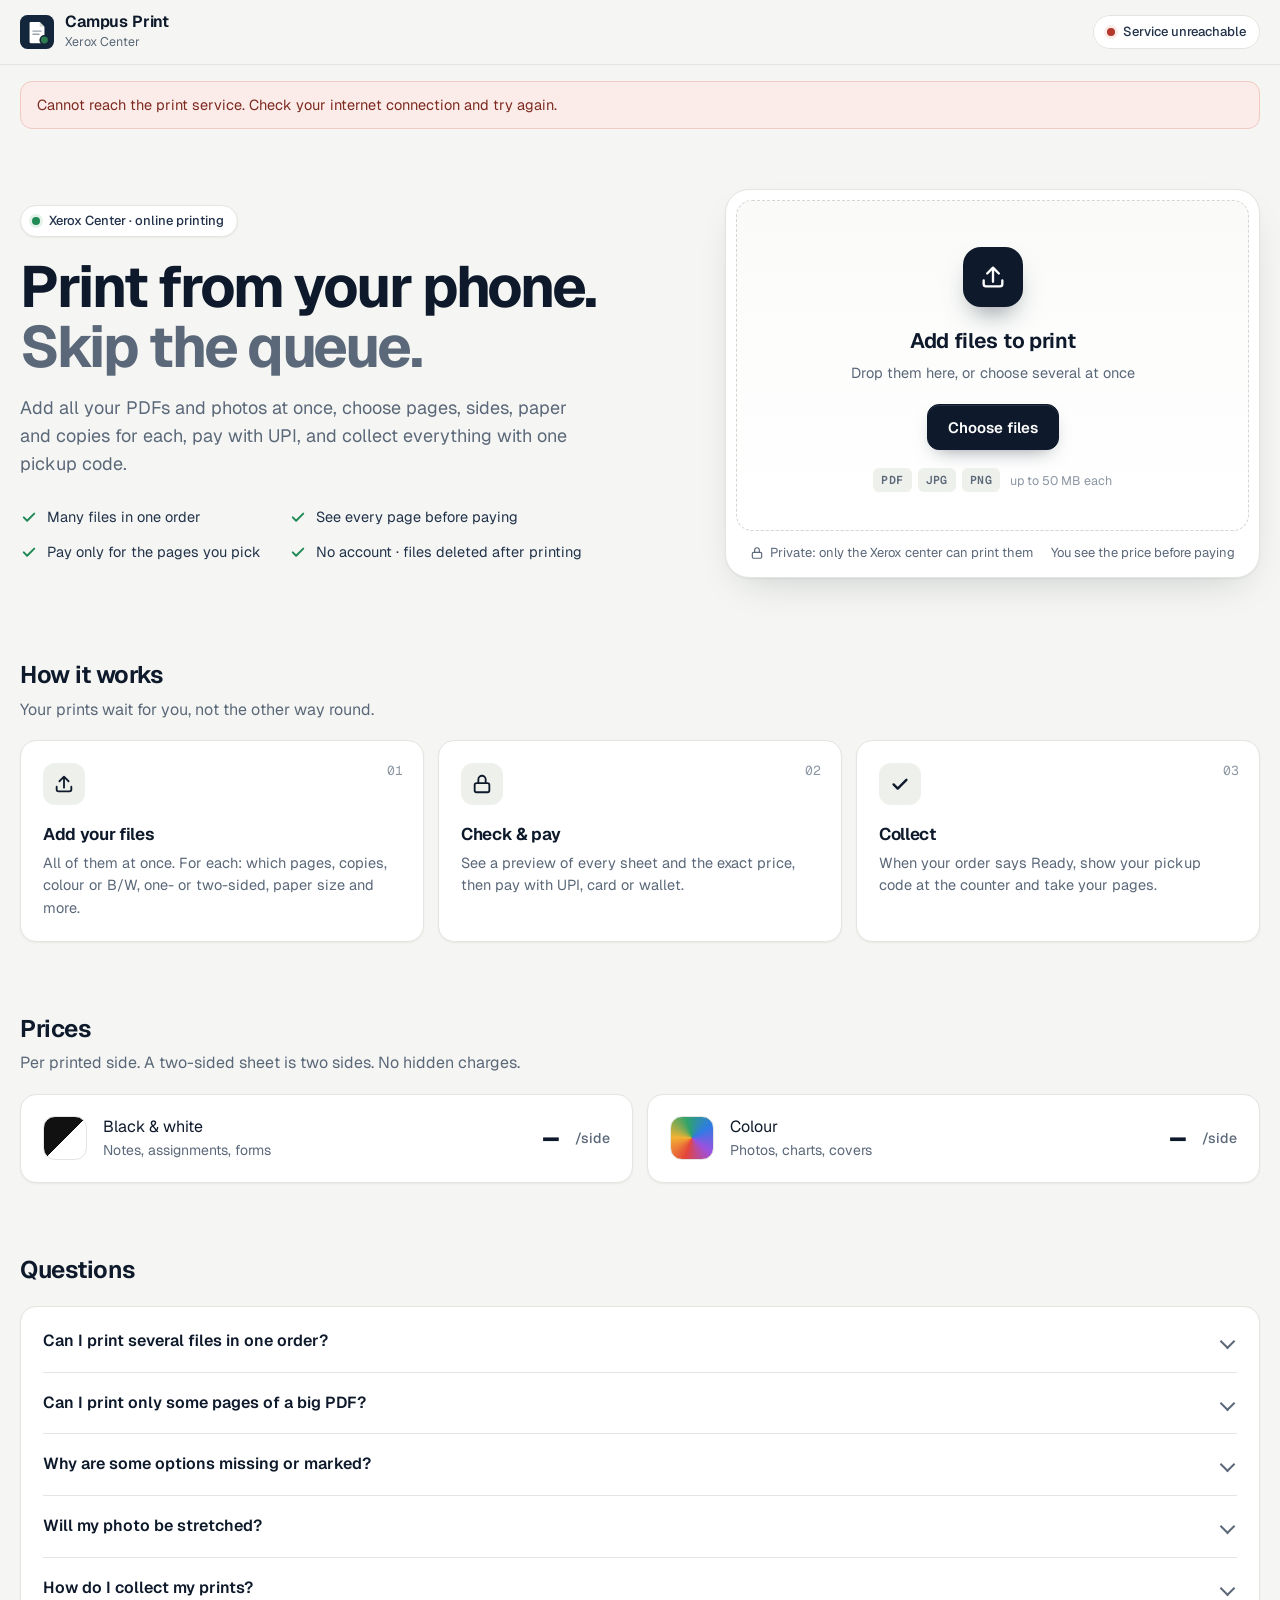
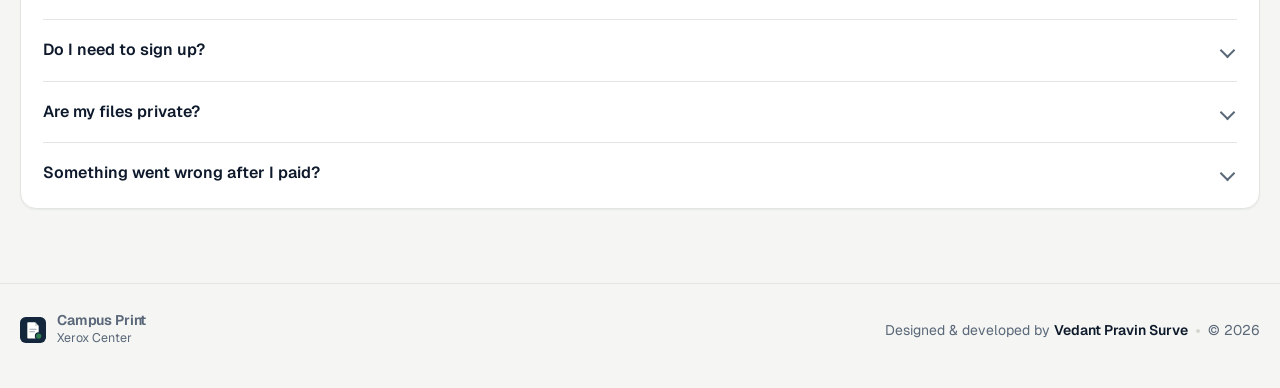
==== commit 1259f312: "Version 4: many files per order, printer-aware settings, Android parity - Orders hold several files " ====
--- a/web/index.html
+++ b/web/index.html
@@ -4,7 +4,7 @@
 <meta charset="utf-8">
 <meta name="viewport" content="width=device-width, initial-scale=1, viewport-fit=cover">
 <title>Campus Print · Print from your phone, skip the queue</title>
-<meta name="description" content="Send a PDF or photo, choose the pages, pay with UPI and collect your prints at the campus Xerox center with a pickup code. No login, no waiting in line.">
+<meta name="description" content="Send PDFs and photos, choose pages, sides, paper and copies for each, pay with UPI and collect your prints at the campus Xerox center with a pickup code. No login, no waiting in line.">
 <meta name="theme-color" content="#0E1A2B">
 <meta name="author" content="Vedant Pravin Surve">
 <meta property="og:type" content="website">
@@ -19,305 +19,28 @@
 <link rel="preconnect" href="https://fonts.googleapis.com">
 <link rel="preconnect" href="https://fonts.gstatic.com" crossorigin>
 <link href="https://fonts.googleapis.com/css2?family=Geist:wght@400..700&family=Geist+Mono:wght@500..700&display=swap" rel="stylesheet">
-<style>
-/* ==========================================================================
-   Campus Print - student website
-   Design: Vedant Pravin Surve. Ink navy + paper white; the green "ready"
-   lamp of a copier is the only accent colour.
-   ========================================================================== */
-:root {
-  --bg: #F5F6F3;
-  --surface: #FFFFFF;
-  --surface-2: #FAFBF9;
-  --sunk: #EEF0EB;
-  --ink: #0E1A2B;
-  --ink-2: #22324A;
-  --muted: #5B6879;
-  --faint: #8C97A4;
-  --line: #E3E6E0;
-  --line-2: #D2D7CF;
-  --accent: #1F8A55;
-  --accent-soft: #E3F3EA;
-  --warn: #B26B12;
-  --warn-soft: #FBF1E2;
-  --danger: #B4382A;
-  --danger-soft: #FCECE9;
-  --focus: #3B6FF0;
-  --radius: 16px;
-  --shadow-sm: 0 1px 2px rgba(14, 26, 43, .06);
-  --shadow: 0 1px 2px rgba(14, 26, 43, .05), 0 16px 40px -18px rgba(14, 26, 43, .22);
-  --mono: "Geist Mono", ui-monospace, "SF Mono", Consolas, monospace;
-}
-* { box-sizing: border-box; }
-html { -webkit-text-size-adjust: 100%; }
-body {
-  margin: 0; background: var(--bg); color: var(--ink);
-  font-family: "Geist", system-ui, -apple-system, "Segoe UI", Roboto, sans-serif;
-  font-size: 16px; line-height: 1.55; -webkit-font-smoothing: antialiased; text-rendering: optimizeLegibility;
-}
-button, input, select { font: inherit; color: inherit; }
-a { color: inherit; }
-h1, h2, h3 { margin: 0; letter-spacing: -.02em; }
-p { margin: 0; }
-.hidden { display: none !important; }
-.muted { color: var(--muted); }
-.small { font-size: 14px; }
-.container { max-width: 1120px; margin: 0 auto; padding: 0 20px; }
-:focus-visible { outline: 2px solid var(--focus); outline-offset: 2px; border-radius: 6px; }
-::selection { background: #CFE7DA; }
-
-/* ------------------------------------------------------------------ lamps */
-.lamp { display: inline-block; width: 8px; height: 8px; border-radius: 50%; background: var(--faint); flex: none; }
-.lamp.ready { background: var(--accent); box-shadow: 0 0 0 3px var(--accent-soft); }
-.lamp.work { background: var(--warn); box-shadow: 0 0 0 3px var(--warn-soft); animation: pulse 1.4s ease-in-out infinite; }
-.lamp.stop { background: var(--danger); box-shadow: 0 0 0 3px var(--danger-soft); }
-@keyframes pulse { 50% { opacity: .35; } }
-@media (prefers-reduced-motion: reduce) { .lamp.work { animation: none; } * { transition: none !important; } }
-
-/* ------------------------------------------------------------------ buttons */
-.btn {
-  display: inline-flex; align-items: center; justify-content: center; gap: 8px; height: 48px; padding: 0 22px;
-  border-radius: 12px; border: 1px solid var(--ink); background: var(--ink); color: #fff; font-weight: 600; font-size: 15px;
-  cursor: pointer; text-decoration: none; white-space: nowrap;
-  box-shadow: inset 0 1px 0 rgba(255,255,255,.1), 0 8px 20px -10px rgba(14,26,43,.55);
-  transition: background .15s, border-color .15s, box-shadow .15s, transform .06s;
-}
-.btn:hover:not(:disabled) { background: var(--ink-2); border-color: var(--ink-2); }
-.btn:active:not(:disabled) { transform: translateY(1px); }
-.btn:disabled { opacity: .38; cursor: not-allowed; box-shadow: none; }
-.btn.lg { height: 54px; font-size: 16px; border-radius: 14px; }
-.btn.block { width: 100%; }
-.btn.ghost { background: var(--surface); color: var(--ink); border-color: var(--line-2); box-shadow: var(--shadow-sm); }
-.btn.ghost:hover:not(:disabled) { border-color: var(--ink); background: var(--surface); }
-.btn.sm { height: 36px; padding: 0 14px; font-size: 14px; border-radius: 10px; }
-.btn svg { width: 18px; height: 18px; flex: none; }
-.linkish { background: none; border: 0; padding: 4px 2px; color: var(--muted); cursor: pointer; font-size: 14px; text-decoration: underline; text-underline-offset: 3px; }
-.linkish:hover { color: var(--ink); }
-
-/* ------------------------------------------------------------------ top bar */
-.topbar { position: sticky; top: 0; z-index: 30; background: rgba(245, 246, 243, .85);
-          -webkit-backdrop-filter: saturate(180%) blur(14px); backdrop-filter: saturate(180%) blur(14px);
-          border-bottom: 1px solid var(--line); }
-.topbar .container { display: flex; align-items: center; justify-content: space-between; gap: 12px; height: 64px; }
-.brand { display: flex; align-items: center; gap: 11px; min-width: 0; text-decoration: none; }
-.brand img { width: 34px; height: 34px; flex: none; }
-.brand b { display: block; font-size: 16px; font-weight: 650; letter-spacing: -.01em; line-height: 1.15; }
-.brand small { display: block; font-size: 12.5px; color: var(--muted); white-space: nowrap; overflow: hidden; text-overflow: ellipsis; max-width: 42vw; }
-.top-actions { display: flex; align-items: center; gap: 8px; }
-.pill { display: inline-flex; align-items: center; gap: 8px; height: 34px; padding: 0 13px; border-radius: 999px;
-        background: var(--surface); border: 1px solid var(--line); font-size: 13px; font-weight: 500; color: var(--ink-2); white-space: nowrap; }
-
-/* ------------------------------------------------------------------ progress (steps 2-4) */
-.steps { display: flex; gap: 8px; list-style: none; margin: 22px 0 0; padding: 0; }
-.steps li { flex: 1; font-size: 13px; font-weight: 500; color: var(--faint); padding-top: 10px; border-top: 3px solid var(--line-2); transition: color .2s, border-color .2s; }
-.steps li.on { color: var(--ink); border-color: var(--ink); }
-body[data-step="1"] .steps { display: none; }
-
-.alert { border-radius: 12px; padding: 12px 16px; font-size: 14.5px; margin: 18px 0 0; border: 1px solid; }
-.notice { border-radius: 12px; padding: 11px 14px; font-size: 14px; border: 1px solid #EDD8B4; background: var(--warn-soft); color: #6D4411; margin: 12px 0 0; }
-.notice.stop, .alert { border-color: #F0C9C2; background: var(--danger-soft); color: #7C2A1F; }
-
-/* ================================================================== STEP 1: landing */
-.hero { display: grid; grid-template-columns: 1.14fr .86fr; gap: 52px; align-items: center; padding: 64px 0 48px; }
-.eyebrow { display: inline-flex; align-items: center; gap: 9px; height: 32px; padding: 0 13px 0 11px; border-radius: 999px;
-           background: var(--surface); border: 1px solid var(--line); font-size: 13px; font-weight: 500; color: var(--ink-2); box-shadow: var(--shadow-sm); }
-.hero h1 { font-size: clamp(36px, 4.9vw, 58px); line-height: 1.02; letter-spacing: -.04em; font-weight: 700; margin: 20px 0 18px; }
-.hero h1 span { color: var(--muted); }
-.lead { font-size: 18px; color: var(--muted); max-width: 31em; }
-.trust { list-style: none; padding: 0; margin: 28px 0 0; display: grid; grid-template-columns: repeat(2, max-content); gap: 12px 28px; font-size: 14.5px; color: var(--ink-2); }
-.trust li { display: flex; align-items: center; gap: 9px; }
-.trust svg { width: 18px; height: 18px; color: var(--accent); flex: none; }
-
-.upload { background: var(--surface); border: 1px solid var(--line); border-radius: 24px; padding: 10px; box-shadow: var(--shadow); }
-.drop { display: flex; flex-direction: column; align-items: center; text-align: center; padding: 46px 24px 40px; border-radius: 16px;
-        border: 1.5px dashed var(--line-2); background: linear-gradient(180deg, var(--surface-2), var(--surface)); cursor: pointer;
-        transition: border-color .15s, background .15s; }
-.drop:hover, .drop.over { border-color: var(--ink); background: var(--surface); }
-.drop-icon { width: 60px; height: 60px; border-radius: 18px; background: var(--ink); color: #fff; display: grid; place-items: center;
-             box-shadow: 0 14px 28px -12px rgba(14,26,43,.6); margin-bottom: 18px; transition: transform .2s; }
-.drop:hover .drop-icon, .drop.over .drop-icon { transform: translateY(-3px); }
-.drop-icon svg { width: 28px; height: 28px; }
-.drop strong { font-size: 20px; font-weight: 650; letter-spacing: -.015em; }
-.drop .muted { font-size: 14.5px; margin-top: 4px; }
-.drop .fake-btn { margin-top: 22px; pointer-events: none; }
-.chips { display: flex; gap: 6px; justify-content: center; margin-top: 18px; }
-.chip { font-family: var(--mono); font-size: 11.5px; font-weight: 600; letter-spacing: .04em; padding: 3px 8px; border-radius: 6px; background: var(--sunk); color: var(--muted); }
-.upload-foot { display: flex; align-items: center; justify-content: space-between; gap: 10px; padding: 12px 14px 4px; font-size: 13px; color: var(--muted); }
-.upload-foot span { display: inline-flex; align-items: center; gap: 6px; }
-.upload-foot svg { width: 14px; height: 14px; }
-
-.section { padding: 36px 0; }
-.section-head { display: flex; align-items: flex-end; justify-content: space-between; gap: 12px; margin-bottom: 18px; }
-.section h2 { font-size: 24px; font-weight: 650; }
-.section .sub { color: var(--muted); margin-top: 4px; }
-.card { background: var(--surface); border: 1px solid var(--line); border-radius: var(--radius); box-shadow: var(--shadow-sm); }
-
-.recent-list { display: grid; gap: 8px; }
-.recent-item { display: flex; align-items: center; gap: 14px; width: 100%; text-align: left; background: var(--surface); border: 1px solid var(--line);
-               border-radius: 14px; padding: 14px 16px; cursor: pointer; box-shadow: var(--shadow-sm); transition: border-color .15s, transform .06s; }
-.recent-item:hover { border-color: var(--line-2); }
-.recent-item:active { transform: translateY(1px); }
-.recent-item .code { font-family: var(--mono); font-weight: 650; font-size: 17px; letter-spacing: .12em; }
-.recent-item .grow { flex: 1; min-width: 0; display: flex; flex-direction: column; }
-.recent-item .file { white-space: nowrap; overflow: hidden; text-overflow: ellipsis; font-weight: 500; }
-.recent-item .stage { font-size: 13.5px; }
-.recent-item::after { content: ""; width: 8px; height: 8px; border-right: 2px solid var(--faint); border-top: 2px solid var(--faint); transform: rotate(45deg); flex: none; }
-
-.how { display: grid; grid-template-columns: repeat(3, 1fr); gap: 14px; }
-.how .card { padding: 22px; position: relative; }
-.how .ico { width: 42px; height: 42px; border-radius: 12px; background: var(--sunk); display: grid; place-items: center; color: var(--ink); margin-bottom: 16px; }
-.how .ico svg { width: 22px; height: 22px; }
-.how .n { position: absolute; top: 20px; right: 20px; font-family: var(--mono); font-size: 13px; color: var(--faint); }
-.how h3 { font-size: 17px; font-weight: 650; margin-bottom: 4px; }
-.how p { color: var(--muted); font-size: 14.5px; }
-
-.prices { display: grid; grid-template-columns: repeat(2, 1fr); gap: 14px; }
-.price { display: flex; align-items: center; gap: 16px; padding: 20px 22px; }
-.swatch { width: 44px; height: 44px; border-radius: 12px; flex: none; border: 1px solid var(--line); }
-.swatch.bw { background: linear-gradient(135deg, #111 0 50%, #fff 50% 100%); }
-.swatch.color { background: conic-gradient(from 200deg, #E4453A, #F2B233, #2FA36B, #2F7BE4, #9B51E0, #E4453A); }
-.price .what { flex: 1; }
-.price .what span { display: block; color: var(--muted); font-size: 14px; }
-.price b { font-size: 30px; font-weight: 700; letter-spacing: -.03em; }
-.price small { color: var(--muted); font-size: 14px; font-weight: 500; }
-
-.faq { padding: 4px 22px; }
-.faq details { border-bottom: 1px solid var(--line); }
-.faq details:last-child { border-bottom: 0; }
-.faq summary { list-style: none; cursor: pointer; display: flex; align-items: center; justify-content: space-between; gap: 16px; padding: 18px 0; font-weight: 600; }
-.faq summary::-webkit-details-marker { display: none; }
-.faq summary::after { content: ""; width: 9px; height: 9px; border-right: 2px solid var(--muted); border-bottom: 2px solid var(--muted); transform: rotate(45deg); transition: transform .2s; margin-right: 4px; flex: none; }
-.faq details[open] summary::after { transform: rotate(-135deg); }
-.faq details p { color: var(--muted); padding: 0 0 18px; max-width: 60em; }
-
-/* ================================================================== STEP 2: check + options */
-.page-head { display: flex; align-items: flex-end; justify-content: space-between; gap: 16px; padding: 26px 0 18px; }
-.page-head h1 { font-size: 30px; font-weight: 700; letter-spacing: -.03em; }
-.page-head p { color: var(--muted); margin-top: 4px; }
-.setup { display: grid; grid-template-columns: minmax(0, 1fr) 390px; gap: 24px; align-items: start; }
-.viewer { background: #252E3A; border-radius: 20px; padding: 18px; box-shadow: inset 0 0 0 1px rgba(255,255,255,.04); }
-.preview { max-height: 74vh; overflow: auto; display: flex; flex-direction: column; align-items: center; gap: 14px; padding: 6px; }
-.preview canvas, .preview img { max-width: 100%; height: auto; background: #fff; border-radius: 2px; box-shadow: 0 10px 30px -10px rgba(0,0,0,.6); }
-.preview.bw canvas, .preview.bw img { filter: grayscale(1); }
-.preview .pnum { font-family: var(--mono); font-size: 12px; color: #AAB5C2; margin-top: -6px; }
-.preview::-webkit-scrollbar { width: 10px; }
-.preview::-webkit-scrollbar-thumb { background: rgba(255,255,255,.18); border-radius: 10px; }
-.viewer-note { color: #AAB5C2; font-size: 13px; text-align: center; padding: 10px 0 2px; min-height: 18px; }
-
-.options { position: sticky; top: 84px; padding: 22px; }
-.file-head { display: flex; gap: 12px; align-items: flex-start; padding-bottom: 18px; border-bottom: 1px solid var(--line); }
-.file-ico { width: 40px; height: 40px; border-radius: 10px; background: var(--sunk); display: grid; place-items: center; flex: none; }
-.file-ico svg { width: 20px; height: 20px; }
-.filename { font-weight: 600; word-break: break-word; line-height: 1.3; }
-.opt { padding-top: 18px; }
-.opt-label { font-size: 13px; font-weight: 600; color: var(--ink-2); margin-bottom: 8px; display: flex; justify-content: space-between; }
-.seg { display: grid; grid-template-columns: 1fr 1fr; gap: 4px; padding: 4px; background: var(--sunk); border-radius: 12px; }
-.seg input { position: absolute; opacity: 0; pointer-events: none; }
-.seg label { display: block; text-align: center; padding: 9px 8px; border-radius: 9px; cursor: pointer; font-weight: 550; font-size: 14.5px; color: var(--muted);
-             transition: background .15s, color .15s, box-shadow .15s; }
-.seg label small { display: block; font-size: 12.5px; font-weight: 500; color: var(--faint); }
-.seg input:checked + label { background: var(--surface); color: var(--ink); box-shadow: 0 1px 2px rgba(14,26,43,.08), 0 4px 12px -4px rgba(14,26,43,.14); }
-.seg input:checked + label small { color: var(--muted); }
-.seg input:disabled + label { opacity: .4; cursor: not-allowed; }
-.seg input:focus-visible + label { outline: 2px solid var(--focus); }
-.pages-input { width: 100%; height: 46px; margin-top: 10px; padding: 0 14px; border: 1px solid var(--line-2); border-radius: 12px; background: var(--surface);
-               font-family: var(--mono); font-size: 15px; transition: border-color .15s, box-shadow .15s; }
-.pages-input:focus { outline: none; border-color: var(--ink); box-shadow: 0 0 0 4px rgba(14,26,43,.08); }
-.pages-input.bad { border-color: var(--danger); }
-.hint { font-size: 12.5px; color: var(--faint); margin-top: 6px; line-height: 1.45; }
-.pages-msg { font-size: 13.5px; margin-top: 8px; min-height: 0; }
-.pages-msg:empty { display: none; }
-.pages-msg.bad { color: var(--danger); font-weight: 550; }
-.stepper { display: inline-flex; align-items: center; border: 1px solid var(--line-2); border-radius: 12px; overflow: hidden; background: var(--surface); }
-.stepper button { width: 46px; height: 44px; border: 0; background: none; font-size: 20px; cursor: pointer; color: var(--ink); }
-.stepper button:hover:not(:disabled) { background: var(--sunk); }
-.stepper button:disabled { color: var(--line-2); cursor: not-allowed; }
-.stepper output { min-width: 52px; text-align: center; font-weight: 650; font-size: 17px; border-left: 1px solid var(--line); border-right: 1px solid var(--line); line-height: 44px; }
-.bill { margin-top: 20px; padding-top: 18px; border-top: 1px solid var(--line); }
-.bill .line { color: var(--muted); font-size: 14px; }
-.bill .total-row { display: flex; align-items: baseline; justify-content: space-between; margin-top: 2px; }
-.bill .total-row span:first-child { font-weight: 600; }
-.bill .total { font-size: 32px; font-weight: 700; letter-spacing: -.03em; }
-.bill .note { font-size: 13px; color: var(--muted); }
-.bill .note:empty { display: none; }
-.continue { margin-top: 18px; }
-.change { text-align: center; margin-top: 10px; }
-
-/* ================================================================== STEP 3: pay */
-.panel { max-width: 520px; margin: 34px auto 0; padding: 28px; }
-.panel h2 { font-size: 24px; font-weight: 700; margin-bottom: 4px; }
-.bar { height: 6px; background: var(--sunk); border-radius: 999px; overflow: hidden; margin: 20px 0 10px; }
-.bar > i { display: block; height: 100%; width: 0; background: var(--ink); border-radius: 999px; transition: width .2s; }
-.summary { margin: 18px 0 4px; }
-.summary .line { display: flex; justify-content: space-between; gap: 16px; padding: 11px 0; border-bottom: 1px solid var(--line); font-size: 15px; }
-.summary .line span:first-child { color: var(--muted); }
-.summary .line span:last-child { text-align: right; font-weight: 500; word-break: break-word; }
-.summary .line:last-child { border: 0; padding-top: 16px; font-size: 22px; font-weight: 700; }
-.summary .line:last-child span:first-child { color: var(--ink); }
-.secure { display: flex; align-items: center; justify-content: center; gap: 7px; font-size: 13px; color: var(--muted); margin-top: 12px; }
-.secure svg { width: 14px; height: 14px; }
-
-/* ================================================================== STEP 4: ticket */
-.ticket { max-width: 460px; margin: 30px auto 0; background: var(--surface); border-radius: 26px; box-shadow: var(--shadow); overflow: hidden; }
-.ticket-top { background: var(--ink); color: #fff; text-align: center; padding: 28px 24px 34px;
-              background-image: radial-gradient(420px 180px at 50% -40%, rgba(47, 163, 107, .35), transparent 70%); }
-.ticket-top .label { font-size: 12px; letter-spacing: .18em; text-transform: uppercase; color: #9FB0C3; font-weight: 600; }
-.ticket-top .code { font-family: var(--mono); font-size: clamp(54px, 17vw, 78px); font-weight: 650; letter-spacing: .14em; line-height: 1.05; margin: 10px 0 6px; padding-left: .14em; }
-.ticket-top .sub { font-size: 13.5px; color: #B5C2D0; }
-.perf { position: relative; height: 0; border-top: 2px dashed var(--line-2); margin: 0 26px; }
-.perf::before, .perf::after { content: ""; position: absolute; top: -13px; width: 24px; height: 24px; border-radius: 50%; background: var(--bg); }
-.perf::before { left: -39px; } .perf::after { right: -39px; }
-.ticket-body { padding: 22px 26px 26px; }
-.state { display: flex; align-items: center; justify-content: center; gap: 10px; font-size: 18px; font-weight: 650; text-align: center; }
-.ticket-body .msg { text-align: center; color: var(--muted); margin-top: 6px; font-size: 14.5px; }
-.ticket-body .msg:empty { display: none; }
-.track { list-style: none; padding: 0; margin: 20px 0 0; }
-.track li { position: relative; display: flex; gap: 12px; align-items: center; padding: 9px 0; color: var(--faint); font-weight: 500; }
-.track li:not(:last-child)::after { content: ""; position: absolute; left: 3.5px; top: 26px; bottom: -8px; width: 1px; background: var(--line-2); }
-.track li.done { color: var(--ink); }
-.track li.now { color: var(--ink); font-weight: 650; }
-.details { font-size: 13.5px; color: var(--muted); margin-top: 14px; padding-top: 14px; border-top: 1px solid var(--line); word-break: break-word; }
-.ticket-actions { display: grid; grid-template-columns: 1fr 1fr; gap: 10px; margin-top: 20px; }
-.ticket-actions .btn.block { grid-column: 1 / -1; }
-.ticket-actions:has(#notifyBtn.hidden) #shareBtn { grid-column: 1 / -1; }
-.notify-note { font-size: 13px; color: var(--muted); text-align: center; margin-top: 10px; }
-.notify-note:empty { display: none; }
-
-/* ================================================================== footer */
-.footer { margin-top: 64px; border-top: 1px solid var(--line); padding: 28px 0 40px; font-size: 14px; color: var(--muted); }
-.footer .container { display: flex; align-items: center; justify-content: space-between; gap: 14px 24px; flex-wrap: wrap; }
-.footer .brand img { width: 26px; height: 26px; }
-.footer .brand b { font-size: 14px; }
-.credit { line-height: 1.6; }
-.credit b { color: var(--ink); font-weight: 600; white-space: nowrap; }
-.credit .dot { display: inline-block; width: 4px; height: 4px; border-radius: 50%; background: var(--line-2); vertical-align: middle; margin: 0 8px; }
-
-/* ================================================================== small screens */
-@media (max-width: 900px) {
-  .hero { grid-template-columns: 1fr; gap: 32px; padding: 36px 0 28px; }
-  .setup { grid-template-columns: 1fr; }
-  .options { position: static; }
-  .how { grid-template-columns: 1fr; }
-}
-@media (max-width: 560px) {
-  .container { padding: 0 16px; }
-  .footer .container { flex-direction: column; align-items: flex-start; }
-  .brand small { max-width: 36vw; }
-  .pill .pill-text { display: none; }
-  .pill { padding: 0 11px; }
-  .lead { font-size: 16.5px; }
-  .trust { grid-template-columns: 1fr; }
-  .prices { grid-template-columns: 1fr; }
-  .drop { padding: 36px 18px 32px; }
-  .page-head h1 { font-size: 26px; }
-  .panel { padding: 22px; margin-top: 20px; }
-  .ticket-actions { grid-template-columns: 1fr; }
-  .viewer { padding: 10px; border-radius: 16px; }
-  .preview { max-height: 62vh; }
-}
-</style>
+<link rel="stylesheet" href="css/app.css">
 </head>
-<body data-step="1">
+<body data-step="choose">
+
+<svg width="0" height="0" style="position:absolute" aria-hidden="true">
+  <defs>
+    <symbol id="i-upload" viewBox="0 0 24 24" fill="none" stroke="currentColor" stroke-width="2" stroke-linecap="round" stroke-linejoin="round"><path d="M12 16V4m0 0L7 9m5-5 5 5"/><path d="M4 15v3a2 2 0 0 0 2 2h12a2 2 0 0 0 2-2v-3"/></symbol>
+    <symbol id="i-plus" viewBox="0 0 24 24" fill="none" stroke="currentColor" stroke-width="2.2" stroke-linecap="round"><path d="M12 5v14M5 12h14"/></symbol>
+    <symbol id="i-x" viewBox="0 0 24 24" fill="none" stroke="currentColor" stroke-width="2.2" stroke-linecap="round"><path d="M6 6l12 12M18 6 6 18"/></symbol>
+    <symbol id="i-check" viewBox="0 0 24 24" fill="none" stroke="currentColor" stroke-width="2.6" stroke-linecap="round" stroke-linejoin="round"><path d="M5 12.5 9.5 17 19 7.5"/></symbol>
+    <symbol id="i-file" viewBox="0 0 24 24" fill="none" stroke="currentColor" stroke-width="1.8" stroke-linecap="round" stroke-linejoin="round"><path d="M14 3H7a2 2 0 0 0-2 2v14a2 2 0 0 0 2 2h10a2 2 0 0 0 2-2V8z"/><path d="M14 3v5h5"/></symbol>
+    <symbol id="i-image" viewBox="0 0 24 24" fill="none" stroke="currentColor" stroke-width="1.8" stroke-linecap="round" stroke-linejoin="round"><rect x="3" y="4" width="18" height="16" rx="2"/><circle cx="9" cy="10" r="2"/><path d="m21 16-5-5-9 9"/></symbol>
+    <symbol id="i-left" viewBox="0 0 24 24" fill="none" stroke="currentColor" stroke-width="2.2" stroke-linecap="round" stroke-linejoin="round"><path d="M15 18 9 12l6-6"/></symbol>
+    <symbol id="i-right" viewBox="0 0 24 24" fill="none" stroke="currentColor" stroke-width="2.2" stroke-linecap="round" stroke-linejoin="round"><path d="m9 18 6-6-6-6"/></symbol>
+    <symbol id="i-rotl" viewBox="0 0 24 24" fill="none" stroke="currentColor" stroke-width="2" stroke-linecap="round" stroke-linejoin="round"><path d="M3 12a9 9 0 1 0 3-6.7L3 8"/><path d="M3 3v5h5"/></symbol>
+    <symbol id="i-rotr" viewBox="0 0 24 24" fill="none" stroke="currentColor" stroke-width="2" stroke-linecap="round" stroke-linejoin="round"><path d="M21 12a9 9 0 1 1-3-6.7L21 8"/><path d="M21 3v5h-5"/></symbol>
+    <symbol id="i-retry" viewBox="0 0 24 24" fill="none" stroke="currentColor" stroke-width="2" stroke-linecap="round" stroke-linejoin="round"><path d="M21 12a9 9 0 1 1-2.6-6.4L21 8"/><path d="M21 3v5h-5"/></symbol>
+    <symbol id="i-warn" viewBox="0 0 24 24" fill="none" stroke="currentColor" stroke-width="2" stroke-linecap="round" stroke-linejoin="round"><path d="M12 3 2 20h20z"/><path d="M12 10v4M12 17h.01"/></symbol>
+    <symbol id="i-lock" viewBox="0 0 24 24" fill="none" stroke="currentColor" stroke-width="2" stroke-linecap="round" stroke-linejoin="round"><rect x="4" y="11" width="16" height="10" rx="2"/><path d="M8 11V7a4 4 0 0 1 8 0v4"/></symbol>
+    <symbol id="i-copy" viewBox="0 0 24 24" fill="none" stroke="currentColor" stroke-width="2" stroke-linecap="round" stroke-linejoin="round"><rect x="8" y="8" width="12" height="12" rx="2"/><path d="M16 8V6a2 2 0 0 0-2-2H6a2 2 0 0 0-2 2v8a2 2 0 0 0 2 2h2"/></symbol>
+  </defs>
+</svg>
 
 <header class="topbar">
   <div class="container">
@@ -326,9 +49,7 @@
       <span><b>Campus Print</b><small id="centerName">Xerox Center</small></span>
     </a>
     <div class="top-actions">
-      <button class="btn ghost sm hidden" id="installBtn" type="button">
-        <svg viewBox="0 0 24 24" fill="none" stroke="currentColor" stroke-width="2" stroke-linecap="round" stroke-linejoin="round"><path d="M12 3v12m0 0-4-4m4 4 4-4M5 21h14"/></svg>
-        Install app</button>
+      <button class="btn ghost sm hidden" id="installBtn" type="button"><svg><use href="#i-upload"/></svg>Install app</button>
       <div class="pill" id="printerChip" aria-live="polite"><span class="lamp"></span><span class="pill-text">Checking printers&hellip;</span></div>
     </div>
   </div>
@@ -336,37 +57,38 @@
 
 <main class="container">
   <ol class="steps" aria-label="Steps">
-    <li id="st1" class="on">1. Choose</li><li id="st2">2. Check</li><li id="st3">3. Pay</li><li id="st4">4. Collect</li>
+    <li data-s="setup">1. Add &amp; set up</li><li data-s="review">2. Review &amp; pay</li><li data-s="status">3. Collect</li>
   </ol>
 
   <div id="globalError" class="alert hidden" role="alert"></div>
 
-  <!-- ============================== STEP 1: CHOOSE ============================== -->
+  <!-- ============================== LANDING ============================== -->
   <section id="s-choose">
     <div class="hero">
       <div>
         <span class="eyebrow"><span class="lamp ready"></span><span><span data-center>Xerox Center</span> &middot; online printing</span></span>
         <h1>Print from your phone.<br><span>Skip the queue.</span></h1>
-        <p class="lead">Send a PDF or photo, choose the pages, pay with UPI, and collect your prints with a pickup code. No login, no waiting in line.</p>
+        <p class="lead">Add all your PDFs and photos at once, choose pages, sides, paper and copies for each, pay with UPI,
+          and collect everything with one pickup code.</p>
         <ul class="trust">
-          <li><svg viewBox="0 0 24 24" fill="none" stroke="currentColor" stroke-width="2.4" stroke-linecap="round" stroke-linejoin="round"><path d="M5 12.5 9.5 17 19 7.5"/></svg>No account needed</li>
-          <li><svg viewBox="0 0 24 24" fill="none" stroke="currentColor" stroke-width="2.4" stroke-linecap="round" stroke-linejoin="round"><path d="M5 12.5 9.5 17 19 7.5"/></svg>UPI, cards &amp; wallets</li>
-          <li><svg viewBox="0 0 24 24" fill="none" stroke="currentColor" stroke-width="2.4" stroke-linecap="round" stroke-linejoin="round"><path d="M5 12.5 9.5 17 19 7.5"/></svg>Pay only for the pages you pick</li>
-          <li><svg viewBox="0 0 24 24" fill="none" stroke="currentColor" stroke-width="2.4" stroke-linecap="round" stroke-linejoin="round"><path d="M5 12.5 9.5 17 19 7.5"/></svg>Files deleted after printing</li>
+          <li><svg><use href="#i-check"/></svg>Many files in one order</li>
+          <li><svg><use href="#i-check"/></svg>See every page before paying</li>
+          <li><svg><use href="#i-check"/></svg>Pay only for the pages you pick</li>
+          <li><svg><use href="#i-check"/></svg>No account &middot; files deleted after printing</li>
         </ul>
       </div>
 
       <div class="upload">
         <label class="drop" id="drop" for="fileInput">
-          <span class="drop-icon"><svg viewBox="0 0 24 24" fill="none" stroke="currentColor" stroke-width="2" stroke-linecap="round" stroke-linejoin="round"><path d="M12 16V4m0 0L7 9m5-5 5 5"/><path d="M4 15v3a2 2 0 0 0 2 2h12a2 2 0 0 0 2-2v-3"/></svg></span>
-          <strong>Choose a file to print</strong>
-          <span class="muted">or drop it here &middot; up to <span id="maxMb">50</span> MB</span>
-          <span class="btn fake-btn">Browse files</span>
-          <span class="chips"><span class="chip">PDF</span><span class="chip">JPG</span><span class="chip">PNG</span></span>
-          <input id="fileInput" type="file" class="hidden" accept=".pdf,.png,.jpg,.jpeg,application/pdf,image/png,image/jpeg">
+          <span class="drop-icon"><svg><use href="#i-upload"/></svg></span>
+          <strong>Add files to print</strong>
+          <span class="muted">Drop them here, or choose several at once</span>
+          <span class="btn fake-btn">Choose files</span>
+          <span class="chips"><span class="chip">PDF</span><span class="chip">JPG</span><span class="chip">PNG</span><span class="chip-note">up to <span data-maxmb>50</span> MB each</span></span>
+          <input id="fileInput" type="file" class="sr-only" multiple accept=".pdf,.png,.jpg,.jpeg,application/pdf,image/png,image/jpeg">
         </label>
         <div class="upload-foot">
-          <span><svg viewBox="0 0 24 24" fill="none" stroke="currentColor" stroke-width="2" stroke-linecap="round" stroke-linejoin="round"><rect x="4" y="11" width="16" height="10" rx="2"/><path d="M8 11V7a4 4 0 0 1 8 0v4"/></svg>Private: only the Xerox center can print it</span>
+          <span><svg><use href="#i-lock"/></svg>Private: only the Xerox center can print them</span>
           <span>You see the price before paying</span>
         </div>
       </div>
@@ -378,134 +100,163 @@
     </div>
 
     <div class="section">
-      <div class="section-head"><div><h2>How it works</h2><p class="sub">Three steps. Your prints wait for you, not the other way round.</p></div></div>
+      <div class="section-head"><div><h2>How it works</h2><p class="sub">Your prints wait for you, not the other way round.</p></div></div>
       <div class="how">
         <div class="card"><span class="n">01</span>
-          <div class="ico"><svg viewBox="0 0 24 24" fill="none" stroke="currentColor" stroke-width="2" stroke-linecap="round" stroke-linejoin="round"><path d="M14 3H7a2 2 0 0 0-2 2v14a2 2 0 0 0 2 2h10a2 2 0 0 0 2-2V8z"/><path d="M14 3v5h5M12 18v-6m-2.5 2.5L12 12l2.5 2.5"/></svg></div>
-          <h3>Upload</h3><p>Choose a PDF or photo. Pick all pages or just the ones you need, B/W or colour, and how many copies.</p></div>
+          <div class="ico"><svg><use href="#i-upload"/></svg></div>
+          <h3>Add your files</h3><p>All of them at once. For each: which pages, copies, colour or B/W, one- or two-sided, paper size and more.</p></div>
         <div class="card"><span class="n">02</span>
-          <div class="ico"><svg viewBox="0 0 24 24" fill="none" stroke="currentColor" stroke-width="2" stroke-linecap="round" stroke-linejoin="round"><rect x="3" y="5" width="18" height="14" rx="2"/><path d="M3 10h18M7 15h4"/></svg></div>
-          <h3>Pay</h3><p>Pay securely with UPI, card or wallet. The exact price is shown before you pay.</p></div>
+          <div class="ico"><svg><use href="#i-lock"/></svg></div>
+          <h3>Check &amp; pay</h3><p>See a preview of every sheet and the exact price, then pay with UPI, card or wallet.</p></div>
         <div class="card"><span class="n">03</span>
-          <div class="ico"><svg viewBox="0 0 24 24" fill="none" stroke="currentColor" stroke-width="2" stroke-linecap="round" stroke-linejoin="round"><path d="M4 7a2 2 0 0 1 2-2h12a2 2 0 0 1 2 2v2a2 2 0 0 0 0 4v4a2 2 0 0 1-2 2H6a2 2 0 0 1-2-2v-4a2 2 0 0 0 0-4z"/><path d="M13 6v2m0 3v2m0 3v2"/></svg></div>
+          <div class="ico"><svg><use href="#i-check"/></svg></div>
           <h3>Collect</h3><p>When your order says Ready, show your pickup code at the counter and take your pages.</p></div>
       </div>
     </div>
 
     <div class="section">
-      <div class="section-head"><div><h2>Prices</h2><p class="sub">Per printed page. No hidden charges.</p></div></div>
+      <div class="section-head"><div><h2>Prices</h2><p class="sub">Per printed side. A two-sided sheet is two sides. No hidden charges.</p></div></div>
       <div class="prices">
-        <div class="card price"><span class="swatch bw"></span><span class="what">Black &amp; white<span>Notes, assignments, forms</span></span><b id="priceBw">&ndash;</b><small>/page</small></div>
-        <div class="card price"><span class="swatch color"></span><span class="what">Colour<span>Photos, charts, covers</span></span><b id="priceColor">&ndash;</b><small>/page</small></div>
-      </div>
+        <div class="card price"><span class="swatch bw"></span><span class="what">Black &amp; white<span>Notes, assignments, forms</span></span><b id="priceBw">&ndash;</b><small>/side</small></div>
+        <div class="card price"><span class="swatch color"></span><span class="what">Colour<span>Photos, charts, covers</span></span><b id="priceColor">&ndash;</b><small>/side</small></div>
+      </div>
+      <p class="price-extra" id="priceExtra"></p>
     </div>
 
     <div class="section">
       <div class="section-head"><div><h2>Questions</h2></div></div>
       <div class="card faq">
+        <details><summary>Can I print several files in one order?</summary>
+          <p>Yes. Add as many PDFs and photos as you like, at once or one after another, and set each one up on its own:
+            which pages, how many copies, colour or black &amp; white, one- or two-sided, paper size, pages per sheet and more.
+            You pay once and collect everything with one pickup code.</p></details>
+        <details><summary>Can I print only some pages of a big PDF?</summary>
+          <p>Yes. Tap the pages you want on the thumbnails, or type them, for example <code>3, 7, 10-12</code>. You only pay for those pages.</p></details>
+        <details><summary>Why are some options missing or marked?</summary>
+          <p>You only see what the printers at the Xerox center can really do right now. If an option only works with another
+            choice (for example two-sided only in black &amp; white), it says so, and picking it changes the other choice for you.</p></details>
+        <details><summary>Will my photo be stretched?</summary>
+          <p>Never. Photos keep their proportions: <b>Fit</b> shows the whole photo, <b>Fill</b> covers the page and trims the edges.
+            The preview shows exactly what the paper will look like.</p></details>
+        <details><summary>How do I collect my prints?</summary>
+          <p>Wait until your order says <b>Ready</b>, then show the pickup code at the counter. The code is also printed small on the
+            corner of the first page of each file, so staff find your pages in seconds.</p></details>
         <details><summary>Do I need to sign up?</summary>
           <p>No. Your order is saved on this phone or laptop. Keep this page, or note your pickup code.</p></details>
-        <details><summary>How do I collect my prints?</summary>
-          <p>Wait until your order says <b>Ready</b>, then show the pickup code at the counter. Your code is also printed small on the corner of your first page, so staff find your pages in seconds.</p></details>
-        <details><summary>Can I print only some pages of a big PDF?</summary>
-          <p>Yes. Choose <b>Choose pages</b> and type the pages, for example <code>102</code> or <code>333-390</code> or <code>1-5, 8</code>. You only pay for those pages.</p></details>
         <details><summary>Are my files private?</summary>
           <p>Files are stored privately, can only be downloaded by the Xerox center printer, and are deleted after printing.</p></details>
         <details><summary>Something went wrong after I paid?</summary>
           <p>Your payment is safe. Show your pickup code at the counter: staff will print it again or refund you.</p></details>
-        <details><summary>Can I add this to my home screen?</summary>
-          <p>Yes. On Android tap <b>Install app</b> at the top (or the browser menu &rarr; <i>Add to Home screen</i>). On iPhone tap <b>Share</b> &rarr; <i>Add to Home Screen</i>.</p></details>
       </div>
     </div>
   </section>
 
-  <!-- ============================== STEP 2: CHECK ============================== -->
+  <!-- ============================== WORKSPACE ============================== -->
   <section id="s-setup" class="hidden">
-    <div class="page-head">
-      <div><h1>Check your order</h1><p>Look through the pages, then choose how to print them.</p></div>
-    </div>
-    <div class="setup">
-      <div class="viewer">
-        <div class="preview" id="preview" aria-label="Preview of your file"></div>
-        <p class="viewer-note" id="previewNote"></p>
-      </div>
-      <div class="card options">
-        <div class="file-head">
-          <span class="file-ico"><svg viewBox="0 0 24 24" fill="none" stroke="currentColor" stroke-width="2" stroke-linecap="round" stroke-linejoin="round"><path d="M14 3H7a2 2 0 0 0-2 2v14a2 2 0 0 0 2 2h10a2 2 0 0 0 2-2V8z"/><path d="M14 3v5h5"/></svg></span>
-          <div style="min-width:0"><div class="filename" id="fileName"></div><div class="muted small" id="fileInfo"></div></div>
-        </div>
-
-        <div class="opt hidden" id="pagesBox">
-          <div class="opt-label">Pages</div>
-          <div class="seg" role="radiogroup" aria-label="Pages">
-            <input type="radio" name="pmode" id="pagesAll" value="all" checked>
-            <label for="pagesAll">All pages<small id="pagesAllN"></small></label>
-            <input type="radio" name="pmode" id="pagesSome" value="some">
-            <label for="pagesSome">Choose pages<small>e.g. 5, 10-20</small></label>
+    <div class="ws-head">
+      <div>
+        <h1>Your files</h1>
+        <p class="sub" id="wsSub">Set up each file, then review your order.</p>
+      </div>
+      <label class="btn ghost" for="addInput"><svg><use href="#i-plus"/></svg>Add files
+        <input id="addInput" type="file" class="sr-only" multiple accept=".pdf,.png,.jpg,.jpeg,application/pdf,image/png,image/jpeg"></label>
+    </div>
+
+    <div class="workspace">
+      <aside class="queue" aria-label="Files in this order">
+        <div class="queue-top" id="queueTop" aria-live="polite"></div>
+        <div class="queue-list" id="queueList"></div>
+        <label class="queue-add" for="addInput2"><svg><use href="#i-plus"/></svg><span>Add more files<small>or drop them anywhere</small></span>
+          <input id="addInput2" type="file" class="sr-only" multiple accept=".pdf,.png,.jpg,.jpeg,application/pdf,image/png,image/jpeg"></label>
+      </aside>
+
+      <div class="editor" id="editor" aria-label="File settings">
+        <div class="editor-head">
+          <button class="icon-btn phone-only" id="edClose" type="button" aria-label="Back to all files"><svg><use href="#i-left"/></svg></button>
+          <div class="ed-title">
+            <div class="ed-name" id="edName"></div>
+            <div class="ed-meta" id="edMeta"></div>
           </div>
-          <div id="pagesPick" class="hidden">
-            <input id="pagesInput" class="pages-input" autocomplete="off" spellcheck="false" maxlength="200"
-                   placeholder="102  or  333-390  or  1-5, 8" aria-label="Pages to print">
-            <p class="hint">Use the PDF's own page numbers (page 1 = first page of the file). They can differ from numbers printed on the pages, so check the preview.</p>
+          <div class="ed-nav">
+            <button class="icon-btn" id="edPrev" type="button" aria-label="Previous file"><svg><use href="#i-left"/></svg></button>
+            <span id="edPos"></span>
+            <button class="icon-btn" id="edNext" type="button" aria-label="Next file"><svg><use href="#i-right"/></svg></button>
           </div>
-          <div class="pages-msg" id="pagesMsg" aria-live="polite"></div>
-        </div>
-
-        <div class="opt">
-          <div class="opt-label">Print</div>
-          <div class="seg" role="radiogroup" aria-label="Colour">
-            <input type="radio" name="mode" id="modeBw" value="bw" checked>
-            <label for="modeBw">Black &amp; white<small id="segBw"></small></label>
-            <input type="radio" name="mode" id="modeColor" value="color">
-            <label for="modeColor">Colour<small id="segColor"></small></label>
+        </div>
+        <div class="editor-body">
+          <div class="preview-panel">
+            <div class="pv-tabs" role="tablist">
+              <button role="tab" id="tabPreview" class="on" aria-selected="true" type="button">Print preview</button>
+              <button role="tab" id="tabPages" aria-selected="false" type="button">Choose pages</button>
+            </div>
+            <div class="pv-stage" id="pvStage">
+              <canvas id="sheetCanvas" aria-label="Preview of the printed sheet"></canvas>
+              <div class="pv-empty hidden" id="pvEmpty"></div>
+            </div>
+            <div class="pv-foot" id="pvFoot">
+              <button class="icon-btn" id="sheetPrev" type="button" aria-label="Previous sheet"><svg><use href="#i-left"/></svg></button>
+              <span id="sheetLabel"></span>
+              <button class="icon-btn" id="sheetNext" type="button" aria-label="Next sheet"><svg><use href="#i-right"/></svg></button>
+            </div>
+            <div class="pages-panel hidden" id="pagesPanel">
+              <div class="pages-bar">
+                <span id="pagesBarText"></span>
+                <span class="quick">
+                  <button type="button" data-quick="all">All</button><button type="button" data-quick="none">None</button><button type="button" data-quick="odd">Odd</button>
+                  <button type="button" data-quick="even">Even</button><button type="button" data-quick="invert">Invert</button>
+                </span>
+              </div>
+              <div class="pages-grid" id="pagesGrid"></div>
+            </div>
           </div>
-          <div class="hint" id="colorNote"></div>
-        </div>
-
-        <div class="opt">
-          <div class="opt-label">Copies</div>
-          <div class="stepper">
-            <button type="button" id="minus" aria-label="One copy less">&minus;</button>
-            <output id="copies" aria-live="polite">1</output>
-            <button type="button" id="plus" aria-label="One copy more">+</button>
-          </div>
-        </div>
-
-        <div class="bill">
-          <div class="line" id="billLine">&ndash;</div>
-          <div class="total-row"><span>Total</span><span class="total" id="billTotal">&ndash;</span></div>
-          <div class="note" id="billNote"></div>
-        </div>
+
+          <div class="settings-panel" id="settingsPanel"></div>
+        </div>
+        <div class="editor-foot phone-only">
+          <div><b id="edPrice">&ndash;</b><small id="edPriceSub"></small></div>
+          <button class="btn" id="edDone" type="button">Done</button>
+        </div>
+      </div>
+    </div>
+
+    <div class="checkout-bar" id="checkoutBar">
+      <div class="container">
+        <div class="cb-sum"><b id="cbTotal">&ndash;</b><span id="cbDetail"></span></div>
+        <div class="cb-go">
+          <button class="cb-why" id="cbWhy" type="button"></button>
+          <button class="btn lg" id="reviewBtn" type="button">Review order</button>
+        </div>
+      </div>
+    </div>
+  </section>
+
+  <!-- ============================== REVIEW & PAY ============================== -->
+  <section id="s-review" class="hidden">
+    <div class="rv-head">
+      <div>
+        <h1>Review and pay</h1>
+        <p class="sub">Checked by the Xerox center. This is exactly what will be printed.</p>
+      </div>
+      <button class="btn ghost" id="editBtn" type="button"><svg><use href="#i-left"/></svg>Change something</button>
+    </div>
+    <div class="review">
+      <div class="rv-docs" id="rvDocs"></div>
+      <aside class="card rv-pay">
+        <h2>Order total</h2>
+        <div class="rv-lines" id="rvLines"></div>
+        <div class="rv-total"><span>Total</span><b id="rvTotal">&ndash;</b></div>
+        <p id="rvNote" class="rv-note"></p>
         <p id="offlineNote" class="notice hidden"></p>
-        <button class="btn lg block continue" id="continueBtn">Continue to payment</button>
-        <div class="change"><button class="linkish" id="changeFile">Choose a different file</button></div>
-      </div>
-    </div>
-  </section>
-
-  <!-- ============================== STEP 3: PAY ============================== -->
-  <section id="s-pay" class="hidden">
-    <div class="card panel">
-      <div id="uploadBox">
-        <h2>Sending your file&hellip;</h2>
-        <p class="muted small">Please keep this page open.</p>
-        <div class="bar"><i id="bar"></i></div>
-        <p class="small muted" id="uploadText">Starting&hellip;</p>
-      </div>
-      <div id="payBox" class="hidden">
-        <h2>Review and pay</h2>
-        <p class="muted small">Your file is checked. This is the final price.</p>
-        <div class="summary" id="summary"></div>
         <p id="demoNote" class="notice hidden">Test mode: no real money is taken.</p>
         <p id="payError" class="notice stop hidden" role="alert"></p>
-        <button class="btn lg block" id="payBtn" style="margin-top:18px">Pay</button>
-        <div class="secure"><svg viewBox="0 0 24 24" fill="none" stroke="currentColor" stroke-width="2" stroke-linecap="round" stroke-linejoin="round"><rect x="4" y="11" width="16" height="10" rx="2"/><path d="M8 11V7a4 4 0 0 1 8 0v4"/></svg>Secure payment by Razorpay &middot; UPI, cards, wallets</div>
-        <div class="change"><button class="linkish" id="cancelBtn">Cancel this order</button></div>
-      </div>
+        <button class="btn lg block" id="payBtn" type="button">Pay</button>
+        <div class="secure"><svg><use href="#i-lock"/></svg>Secure payment by Razorpay &middot; UPI, cards, wallets</div>
+        <div class="change"><button class="linkish" id="cancelBtn" type="button">Cancel this order</button></div>
+      </aside>
     </div>
   </section>
 
-  <!-- ============================== STEP 4: COLLECT ============================== -->
+  <!-- ============================== COLLECT ============================== -->
   <section id="s-status" class="hidden">
     <div class="ticket">
       <div class="ticket-top">
@@ -518,15 +269,12 @@
         <div class="state" aria-live="polite"><span class="lamp" id="tLamp"></span><span id="tStage"></span></div>
         <p class="msg" id="tMessage"></p>
         <ul class="track" id="track"></ul>
+        <ul class="t-docs" id="tDocs"></ul>
         <p class="details" id="tDetails"></p>
         <div class="ticket-actions">
-          <button class="btn ghost hidden" id="notifyBtn" type="button">
-            <svg viewBox="0 0 24 24" fill="none" stroke="currentColor" stroke-width="2" stroke-linecap="round" stroke-linejoin="round"><path d="M6 8a6 6 0 1 1 12 0c0 7 3 9 3 9H3s3-2 3-9"/><path d="M10.3 21a1.9 1.9 0 0 0 3.4 0"/></svg>
-            Notify me when ready</button>
-          <button class="btn ghost" id="shareBtn" type="button">
-            <svg viewBox="0 0 24 24" fill="none" stroke="currentColor" stroke-width="2" stroke-linecap="round" stroke-linejoin="round"><circle cx="18" cy="5" r="3"/><circle cx="6" cy="12" r="3"/><circle cx="18" cy="19" r="3"/><path d="m8.6 13.5 6.8 4M15.4 6.5l-6.8 4"/></svg>
-            Tell a friend</button>
-          <button class="btn block" id="newBtn">Print another file</button>
+          <button class="btn ghost hidden" id="notifyBtn" type="button">Notify me when ready</button>
+          <button class="btn ghost" id="shareBtn" type="button">Tell a friend</button>
+          <button class="btn block" id="newBtn" type="button">Print more files</button>
         </div>
         <p class="notify-note" id="notifyNote"></p>
       </div>
@@ -541,710 +289,13 @@
   </div>
 </footer>
 
+<div class="drop-overlay hidden" id="dropOverlay" aria-hidden="true">
+  <div><svg><use href="#i-upload"/></svg><b>Drop to add</b><span>PDF, JPG and PNG files</span></div>
+</div>
+<div class="toasts" id="toasts" aria-live="polite"></div>
+
 <script src="config.js"></script>
-<script>
-"use strict";
-const API = (window.CONFIG && window.CONFIG.apiBase || "").replace(/\/+$/, "");
-const PDFJS = "https://cdn.jsdelivr.net/npm/pdfjs-dist@4.4.168/build/pdf.min.mjs";
-const PDFJS_WORKER = "https://cdn.jsdelivr.net/npm/pdfjs-dist@4.4.168/build/pdf.worker.min.mjs";
-const RAZORPAY_JS = "https://checkout.razorpay.com/v1/checkout.js";
-const MAX_PREVIEW_PAGES = 12;          // enough to check the file; keeps phones fast
-const FINAL = ["COMPLETED", "FAILED", "CANCELLED", "EXPIRED"];
-
-const $ = (id) => document.getElementById(id);
-const state = {
-  shop: null, file: null, fileType: null, color: false, copies: 1, order: null, poll: null,
-  pdf: null,            // the open PDF (PDF.js), for drawing the preview
-  filePages: 0,         // pages in the file
-  pages: 0,             // pages that will print (per copy)
-  pageRanges: [],       // chosen pages as [from, to] pairs, 1-based
-  pageSpec: "",         // chosen pages as sent to the server, "" = all
-  pageError: null,      // why the page choice cannot be used, or null
-  ready: false,         // file opened and checked
-  renderToken: 0, redraw: null
-};
-
-/* ---------------- helpers ---------------- */
-function rupees(paise) {
-  if (paise == null) return "\u2013";
-  return "\u20B9" + (paise % 100 === 0 ? String(paise / 100) : (paise / 100).toFixed(2));
-}
-function showError(msg) {
-  const box = $("globalError");
-  if (!msg) { box.classList.add("hidden"); return; }
-  box.textContent = msg;
-  box.classList.remove("hidden");
-  window.scrollTo({ top: 0, behavior: "smooth" });
-}
-function show(section, step) {
-  ["s-choose", "s-setup", "s-pay", "s-status"].forEach(s => $(s).classList.toggle("hidden", s !== section));
-  for (let i = 1; i <= 4; i++) $("st" + i).classList.toggle("on", i === step);
-  document.body.dataset.step = String(step);
-  window.scrollTo({ top: 0 });
-}
-async function api(method, path, body, key) {
-  const headers = {};
-  if (body !== undefined && body !== null) headers["Content-Type"] = "application/json";
-  if (key) headers["X-Order-Key"] = key;
-  let res;
-  try {
-    res = await fetch(API + path, { method, headers, body: body == null ? undefined : JSON.stringify(body) });
-  } catch (e) {
-    throw new Error("Cannot reach the print service. Check your internet connection and try again.");
-  }
-  const text = await res.text();
-  let data = null;
-  try { data = text ? JSON.parse(text) : null; } catch (e) { /* not JSON */ }
-  if (!res.ok) {
-    const err = new Error((data && data.message) || ("Something went wrong (" + res.status + ")."));
-    err.code = data && data.error;
-    err.status = res.status;
-    throw err;
-  }
-  return data;
-}
-function loadScript(src) {
-  return new Promise((resolve, reject) => {
-    if (document.querySelector('script[src="' + src + '"]')) return resolve();
-    const s = document.createElement("script");
-    s.src = src; s.onload = resolve;
-    s.onerror = () => reject(new Error("Could not load the payment screen. Check your internet."));
-    document.head.appendChild(s);
-  });
-}
-
-/* ---------------- orders remembered on this device ---------------- */
-const STORE = "campusprint.orders";
-function recent() {
-  try { return JSON.parse(localStorage.getItem(STORE) || "[]"); } catch (e) { return []; }
-}
-function forget(orderId) {
-  localStorage.setItem(STORE, JSON.stringify(recent().filter(x => x.orderId !== orderId)));
-}
-function remember(o) {
-  const list = recent().filter(x => x.orderId !== o.orderId);
-  list.unshift(o);
-  localStorage.setItem(STORE, JSON.stringify(list.slice(0, 15)));
-}
-async function renderRecent() {
-  const list = recent();
-  $("recentBox").classList.toggle("hidden", list.length === 0);
-  const box = $("recentList");
-  box.innerHTML = "";
-  for (const o of list) {
-    const b = document.createElement("button");
-    b.className = "recent-item";
-    b.innerHTML = '<span class="lamp"></span><span class="code"></span><span class="grow"><span class="file"></span>' +
-                  '<span class="small muted stage">...</span></span>';
-    b.querySelector(".code").textContent = o.code;
-    b.querySelector(".file").textContent = o.fileName;
-    b.onclick = () => openStatus(o);
-    box.appendChild(b);
-    api("GET", "/api/v1/orders/" + o.orderId, null, o.key).then(v => {
-      b.querySelector(".stage").textContent = " \u00B7 " + v.stage;
-      b.querySelector(".lamp").className = "lamp " + lampFor(v);
-    }).catch(err => {
-      if (err.status === 404) { forget(o.orderId); b.remove(); }   // order no longer exists
-    });
-  }
-}
-
-/* ---------------- shop info ---------------- */
-async function loadShop() {
-  try {
-    const s = await api("GET", "/api/v1/shop");
-    state.shop = s;
-    $("centerName").textContent = s.centerName;
-    document.querySelectorAll("[data-center]").forEach(e => { e.textContent = s.centerName; });
-    $("priceBw").textContent = rupees(s.priceBwPaise);
-    $("priceColor").textContent = rupees(s.priceColorPaise);
-    $("maxMb").textContent = Math.round(s.maxFileSizeBytes / 1048576);
-    const online = s.bwOnline || s.colorOnline;
-    $("printerChip").innerHTML = '<span class="lamp ' + (online ? "ready" : "stop") + '"></span><span class="pill-text">' +
-      (online ? "Printers online" : "Printers offline") +
-      (s.ordersWaiting ? " \u00B7 " + s.ordersWaiting + " in queue" : "") + "</span>";
-  } catch (e) {
-    $("printerChip").innerHTML = '<span class="lamp stop"></span><span class="pill-text">Service unreachable</span>';
-    showError(e.message);
-  }
-}
-
-/* ---------------- step 1: choose ---------------- */
-async function detectType(file) {
-  const b = new Uint8Array(await file.slice(0, 1024).arrayBuffer());
-  if (b.length >= 8 && b[0] === 0x89 && b[1] === 0x50 && b[2] === 0x4E && b[3] === 0x47) return "PNG";
-  if (b.length >= 3 && b[0] === 0xFF && b[1] === 0xD8 && b[2] === 0xFF) return "JPEG";
-  for (let i = 0; i + 4 < b.length; i++) {
-    if (b[i] === 0x25 && b[i + 1] === 0x50 && b[i + 2] === 0x44 && b[i + 3] === 0x46 && b[i + 4] === 0x2D) return "PDF";
-  }
-  return null;
-}
-
-async function chooseFile(file) {
-  showError(null);
-  if (!file) return;
-  if (!state.shop) await loadShop();
-  if (!state.shop) return;
-  if (file.size > state.shop.maxFileSizeBytes) {
-    return showError("This file is too big. The limit is " + Math.round(state.shop.maxFileSizeBytes / 1048576) + " MB.");
-  }
-  const type = await detectType(file);
-  if (!type) return showError("Only PDF, PNG and JPG files can be printed.");
-
-  if (state.pdf) { state.pdf.destroy(); state.pdf = null; }
-  state.file = file; state.fileType = type; state.copies = 1; state.color = false; state.ready = false;
-  state.filePages = 0; state.pages = 0; state.pageRanges = []; state.pageSpec = ""; state.pageError = null;
-  $("modeBw").checked = true;
-  $("pagesAll").checked = true;
-  $("pagesInput").value = "";
-  $("pagesBox").classList.add("hidden");
-  $("fileName").textContent = file.name;
-  $("fileInfo").textContent = "Opening...";
-  $("preview").innerHTML = "";
-  $("previewNote").textContent = "";
-  $("continueBtn").disabled = true;
-  applyAvailability();
-  show("s-setup", 2);
-
-  try {
-    if (type === "PDF") await previewPdf(file);
-    else await previewImage(file);
-    state.ready = true;
-  } catch (e) {
-    show("s-choose", 1);
-    showError(e.message);
-  }
-  updateBill();
-}
-
-async function previewPdf(file) {
-  const pdfjs = await import(PDFJS);
-  pdfjs.GlobalWorkerOptions.workerSrc = PDFJS_WORKER;
-  let doc;
-  try {
-    doc = await pdfjs.getDocument({ data: new Uint8Array(await file.arrayBuffer()) }).promise;
-  } catch (e) {
-    if (e && e.name === "PasswordException") {
-      throw new Error("This PDF is locked with a password. Save a copy without the password, then choose it again.");
-    }
-    throw new Error("This PDF cannot be opened. It may be damaged.");
-  }
-  if (state.file !== file) { doc.destroy(); return; }   // student picked another file meanwhile
-  const maxFilePages = state.shop.maxFilePages || state.shop.maxPages;
-  if (doc.numPages > maxFilePages) {
-    doc.destroy();
-    throw new Error("This PDF has " + doc.numPages + " pages. Files can have up to " + maxFilePages + " pages.");
-  }
-  state.pdf = doc;
-  state.filePages = doc.numPages;
-  state.pageRanges = [[1, doc.numPages]];   // the preview starts with the first pages of the file
-  $("fileInfo").textContent = doc.numPages + (doc.numPages === 1 ? " page" : " pages") +
-    " \u00B7 " + (file.size / 1048576).toFixed(1) + " MB";
-  $("pagesBox").classList.toggle("hidden", doc.numPages < 2);
-  $("pagesAllN").textContent = doc.numPages + " pages";
-  if (doc.numPages > state.shop.maxPages) {
-    $("pagesSome").checked = true;       // too many to print all: the student must choose
-  }
-  applyPages(false);
-  await renderPdfPreview();
-}
-
-/* ---------------- step 2: which pages ---------------- */
-/**
- * Same rules as the server (PageRanges.java): "102", "333-390", "1-5, 8",
- * "333-" (to the end). Pages print in order, each once.
- */
-function parsePages(text, total) {
-  const t = text.trim().replace(/[\u2013\u2014]/g, "-").replace(/;/g, ",");
-  if (t.length > 200) throw new Error("The page list is too long. Use ranges like 10-50.");
-  const parts = [];
-  for (const raw of t.split(",")) {
-    const p = raw.trim();
-    if (!p) continue;
-    const m = p.match(/^(\d{1,6})(?:\s*-\s*(\d{1,6})?)?$/);
-    if (!m) throw new Error("\u201C" + p + "\u201D is not a page number. Write pages like 5, 10-20 or 1-3, 8.");
-    let from = Number(m[1]);
-    let to = !p.includes("-") ? from : (m[2] === undefined ? total : Number(m[2]));
-    if (to < from) [from, to] = [to, from];
-    if (from < 1) throw new Error("Pages start at 1.");
-    if (to > total) throw new Error("Page " + to + " does not exist: this PDF has " + total + (total === 1 ? " page." : " pages."));
-    parts.push([from, to]);
-  }
-  if (!parts.length) throw new Error("Write the pages you want, like 5 or 10-20.");
-  parts.sort((a, b) => a[0] - b[0]);
-  const merged = [];
-  for (const r of parts) {
-    const last = merged[merged.length - 1];
-    if (last && r[0] <= last[1] + 1) last[1] = Math.max(last[1], r[1]);
-    else merged.push(r.slice());
-  }
-  const count = merged.reduce((n, r) => n + r[1] - r[0] + 1, 0);
-  const spec = merged.map(r => r[0] === r[1] ? String(r[0]) : r[0] + "-" + r[1]).join(",");
-  return { ranges: merged, count, spec: count === total ? "" : spec };
-}
-
-/** Reads the Pages choice, updates the price, and (after a short pause) the preview. */
-function applyPages(redraw) {
-  const total = state.filePages;
-  const some = $("pagesSome").checked;
-  $("pagesPick").classList.toggle("hidden", !some);
-  let ranges = [[1, total]], spec = "", count = total, msg = "", bad = false;
-  if (some) {
-    const text = $("pagesInput").value;
-    if (!text.trim()) {
-      bad = true; msg = "Type the pages you need, for example 102 or 333-390.";
-    } else {
-      try {
-        const r = parsePages(text, total);
-        ranges = r.ranges; spec = r.spec; count = r.count;
-        msg = count + (count === 1 ? " page" : " pages") + " selected" +
-              (spec ? ": " + spec.replace(/,/g, ", ") : " (every page)");
-      } catch (e) {
-        bad = true; msg = e.message;
-      }
-    }
-  }
-  if (!bad && count > state.shop.maxPages) {
-    bad = true;
-    msg = (some ? "You chose " + count + " pages. " : "This file has " + count + " pages. ") +
-          "Up to " + state.shop.maxPages + " pages can be printed per order" + (some ? "." : ": choose the pages you need.");
-  }
-  state.pageError = bad ? msg : null;
-  if (!bad) {
-    const changed = spec !== state.pageSpec || count !== state.pages;
-    state.pageRanges = ranges; state.pageSpec = spec; state.pages = count;
-    if (redraw && changed) { clearTimeout(state.redraw); state.redraw = setTimeout(renderPdfPreview, 350); }
-  }
-  $("pagesInput").classList.toggle("bad", some && bad && $("pagesInput").value.trim() !== "");
-  $("pagesMsg").textContent = some || bad ? msg : "";
-  $("pagesMsg").classList.toggle("bad", bad);
-  updateBill();
-}
-
-/** Draws the first pages of the student's choice, so they can check it is the right part. */
-async function renderPdfPreview() {
-  const doc = state.pdf, file = state.file;
-  if (!doc) return;
-  const token = ++state.renderToken;
-  const wanted = [];
-  for (const [a, b] of state.pageRanges) {
-    for (let n = a; n <= b && wanted.length < MAX_PREVIEW_PAGES; n++) wanted.push(n);
-  }
-  const box = $("preview");
-  const width = Math.min(box.clientWidth - 28, 760) || 600;
-  let first = true;
-  for (const n of wanted) {
-    const page = await doc.getPage(n);
-    const base = page.getViewport({ scale: 1 });
-    const scale = width / base.width;
-    const dpr = Math.min(window.devicePixelRatio || 1, 1.5);
-    const vp = page.getViewport({ scale: scale * dpr });
-    const canvas = document.createElement("canvas");
-    canvas.width = Math.floor(vp.width); canvas.height = Math.floor(vp.height);
-    canvas.style.width = Math.round(vp.width / dpr) + "px";
-    await page.render({ canvasContext: canvas.getContext("2d"), viewport: vp }).promise;
-    if (token !== state.renderToken || state.file !== file) return;    // the choice changed meanwhile
-    if (first) { box.innerHTML = ""; box.scrollTop = 0; first = false; }
-    box.appendChild(canvas);
-    const label = document.createElement("div");
-    label.className = "pnum"; label.textContent = "Page " + n;
-    box.appendChild(label);
-  }
-  // Until a valid choice is typed, the preview shows the start of the file.
-  const shown = state.pageRanges.reduce((n, r) => n + r[1] - r[0] + 1, 0);
-  const wholeFile = shown === state.filePages;
-  let note = "";
-  if (wholeFile) {
-    if (wanted.length < shown) {
-      note = "Showing the first " + wanted.length + " of " + shown + " pages." +
-             (!state.pageSpec && !state.pageError && !$("pagesSome").checked ? " All pages will be printed." : "");
-    }
-  } else {
-    note = wanted.length < shown ? "Showing the first " + wanted.length + " of the " + shown + " pages you chose."
-                                 : "Showing the " + (shown === 1 ? "page" : shown + " pages") + " you chose.";
-  }
-  $("previewNote").textContent = note;
-}
-
-function previewImage(file) {
-  return new Promise((resolve, reject) => {
-    const img = new Image();
-    img.alt = "Your picture";
-    img.onload = () => {
-      state.filePages = 1; state.pages = 1; state.pageRanges = [[1, 1]]; state.pageSpec = "";
-      $("fileInfo").textContent = "Picture \u00B7 " + img.naturalWidth + " \u00D7 " + img.naturalHeight +
-        " \u00B7 printed on one A4 page";
-      $("preview").appendChild(img);
-      resolve();
-    };
-    img.onerror = () => reject(new Error("This picture cannot be opened. It may be damaged."));
-    img.src = URL.createObjectURL(file);
-  });
-}
-
-/* ---------------- step 2: options + price ---------------- */
-function applyAvailability() {
-  const s = state.shop;
-  $("segBw").textContent = rupees(s.priceBwPaise) + " / page";
-  $("segColor").textContent = rupees(s.priceColorPaise) + " / page";
-  $("modeColor").disabled = !s.colorAvailable;
-  $("modeBw").disabled = !s.bwAvailable;
-  if (!s.bwAvailable && s.colorAvailable) { $("modeColor").checked = true; state.color = true; }
-  $("colorNote").textContent = s.colorAvailable ? "" : "Colour printing is not available right now.";
-  const online = state.color ? s.colorOnline : s.bwOnline;
-  $("offlineNote").textContent = "The printers are offline at the moment. You can still order: it prints as soon as they are back.";
-  $("offlineNote").classList.toggle("hidden", online);
-}
-
-function updateBill() {
-  const s = state.shop;
-  if (!s) return;
-  const per = state.color ? s.priceColorPaise : s.priceBwPaise;
-  $("preview").classList.toggle("bw", !state.color);
-  $("copies").textContent = state.copies;
-  $("minus").disabled = state.copies <= 1;
-  $("plus").disabled = state.copies >= s.maxCopies;
-  const blocked = !state.pages || !!state.pageError;
-  $("continueBtn").disabled = !state.ready || blocked;
-  if (blocked) {
-    $("billLine").textContent = state.pageError ? "Choose the pages to print" : "Counting pages...";
-    $("billTotal").textContent = "\u2013";
-    $("billNote").textContent = "";
-    $("continueBtn").textContent = "Continue to payment";
-    return;
-  }
-  let total = state.pages * state.copies * per;
-  let note = "";
-  if (s.paymentMode === "razorpay" && total > 0 && total < 100) { total = 100; note = "Minimum online payment is \u20B91."; }
-  $("billLine").textContent = state.pages + (state.pages === 1 ? " page" : " pages") + " \u00D7 " +
-    state.copies + (state.copies === 1 ? " copy" : " copies") + " \u00D7 " + rupees(per);
-  $("billTotal").textContent = rupees(total);
-  $("billNote").textContent = note;
-  $("continueBtn").textContent = "Continue to payment \u00B7 " + rupees(total);
-  const online = state.color ? s.colorOnline : s.bwOnline;
-  $("offlineNote").classList.toggle("hidden", online);
-}
-
-/* ---------------- step 3: upload + pay ---------------- */
-function upload(url, file, contentType) {
-  return new Promise((resolve, reject) => {
-    const xhr = new XMLHttpRequest();
-    xhr.open("PUT", url);
-    xhr.setRequestHeader("Content-Type", contentType);
-    xhr.upload.onprogress = (e) => {
-      if (e.lengthComputable) {
-        const pct = Math.round(e.loaded / e.total * 100);
-        $("bar").style.width = pct + "%";
-        $("uploadText").textContent = pct + "% sent. Please keep this page open.";
-      }
-    };
-    xhr.onload = () => (xhr.status >= 200 && xhr.status < 300)
-      ? resolve() : reject(new Error("The file could not be sent (" + xhr.status + "). Please try again."));
-    xhr.onerror = () => reject(new Error("The file could not be sent. Check your internet and try again."));
-    xhr.send(file);
-  });
-}
-
-async function continueToPayment() {
-  showError(null);
-  $("continueBtn").disabled = true;
-  $("uploadBox").classList.remove("hidden");
-  $("payBox").classList.add("hidden");
-  $("bar").style.width = "0";
-  show("s-pay", 3);
-  try {
-    const created = await api("POST", "/api/v1/orders", {
-      fileName: state.file.name, fileType: state.fileType, fileSizeBytes: state.file.size,
-      color: state.color, copies: state.copies, pages: state.pageSpec || null
-    });
-    state.order = { orderId: created.orderId, key: created.accessKey, code: created.pickupCode,
-                    fileName: state.file.name, at: Date.now() };
-    remember(state.order);
-    await upload(created.uploadUrl, state.file, created.uploadContentType);
-    $("uploadText").textContent = "Checking the file...";
-    const view = await api("POST", "/api/v1/orders/" + created.orderId + "/uploaded", null, created.accessKey);
-    if (view.status !== "AWAITING_PAYMENT") return openStatus(state.order, view, true);
-    showPayBox(view);
-  } catch (e) {
-    if (state.order) { forget(state.order.orderId); state.order = null; }
-    show("s-setup", 2);
-    $("continueBtn").disabled = false;
-    showError(e.message);
-  }
-}
-
-/** "58 pages (333-390 of 1000)", or "12 pages" for a whole file. */
-function pagesText(v) {
-  const n = v.printPages || v.pageCount;
-  if (!n) return "? pages";
-  if (!v.pages) return n + (n === 1 ? " page" : " pages");
-  return n + (n === 1 ? " page" : " pages") + " (" + v.pages.replace(/,/g, ", ") + " of " + v.pageCount + ")";
-}
-
-function showPayBox(v) {
-  $("uploadBox").classList.add("hidden");
-  $("payBox").classList.remove("hidden");
-  $("payError").classList.add("hidden");
-  const rows = [
-    ["File", v.fileName],
-    ["Pages", pagesText(v)],
-    ["Copies", String(v.copies)],
-    ["Print", v.color ? "Colour" : "Black & white"],
-    ["Total", rupees(v.amountPaise)]
-  ];
-  const box = $("summary");
-  box.innerHTML = "";
-  for (const [k, val] of rows) {
-    const line = document.createElement("div");
-    line.className = "line";
-    const a = document.createElement("span"); a.textContent = k;
-    const b = document.createElement("span"); b.textContent = val;
-    line.append(a, b);
-    box.appendChild(line);
-  }
-  const demo = state.shop && state.shop.paymentMode === "demo";
-  $("demoNote").classList.toggle("hidden", !demo);
-  $("payBtn").textContent = (demo ? "Pay (test) " : "Pay ") + rupees(v.amountPaise);
-  $("payBtn").disabled = false;
-}
-
-function payError(msg) {
-  $("payError").textContent = msg;
-  $("payError").classList.remove("hidden");
-  $("payBtn").disabled = false;
-}
-
-async function pay() {
-  const o = state.order;
-  $("payBtn").disabled = true;
-  $("payError").classList.add("hidden");
-  try {
-    const c = await api("POST", "/api/v1/orders/" + o.orderId + "/payment", null, o.key);
-    if (c.provider === "demo") {
-      const v = await api("POST", "/api/v1/orders/" + o.orderId + "/payment/demo", null, o.key);
-      return openStatus(o, v, true);
-    }
-    await loadScript(RAZORPAY_JS);
-    const rzp = new window.Razorpay({
-      key: c.keyId,
-      amount: c.amountPaise,
-      currency: c.currency,
-      name: state.shop ? state.shop.centerName : "Campus Print",
-      description: c.description,
-      order_id: c.gatewayOrderId,
-      theme: { color: "#14263B" },
-      handler: async (r) => {
-        try {
-          const v = await api("POST", "/api/v1/orders/" + o.orderId + "/payment/confirm",
-            { paymentId: r.razorpay_payment_id, signature: r.razorpay_signature }, o.key);
-          openStatus(o, v, true);
-        } catch (e) {
-          // Money may have been taken: never show the Pay button again here.
-          // The backend re-checks with Razorpay by itself.
-          openStatus(o, null, true);
-          showError(e.message);
-        }
-      },
-      modal: { ondismiss: () => { $("payBtn").disabled = false; } }
-    });
-    rzp.on("payment.failed", (resp) => {
-      payError("Payment failed: " + ((resp && resp.error && resp.error.description) || "please try again") +
-               ". No money was taken for this attempt.");
-    });
-    rzp.open();
-  } catch (e) {
-    payError(e.message);
-  }
-}
-
-async function cancelOrder() {
-  const o = state.order;
-  if (!o || !confirm("Cancel this order?")) return;
-  try { await api("POST", "/api/v1/orders/" + o.orderId + "/cancel", null, o.key); } catch (e) { /* ignore */ }
-  resetToStart();
-}
-
-/* ---------------- step 4: status + pickup code ---------------- */
-function lampFor(v) {
-  if (v.status === "COMPLETED") return "ready";
-  if (v.status === "FAILED" || v.status === "EXPIRED" || v.status === "CANCELLED") return "stop";
-  return "work";
-}
-
-function renderStatus(v) {
-  watchReady(v);
-  $("tStage").dataset.status = v.status;
-  $("tCode").textContent = v.pickupCode;
-  $("tLamp").className = "lamp " + lampFor(v);
-  $("tStage").textContent = v.stage;
-  $("tMessage").textContent = v.message || "";
-  const paid = !!v.paidAt;
-  const steps = [
-    ["Paid", paid],
-    ["Waiting for a printer", ["CLAIMED", "DOWNLOADING", "SUBMITTED", "COMPLETED"].includes(v.status)],
-    ["Printing" + (v.printerName ? " on " + v.printerName : ""), v.status === "COMPLETED"],
-    ["Ready at the counter", v.status === "COMPLETED"]
-  ];
-  const nowIndex = steps.findIndex(s => !s[1]);
-  const ul = $("track");
-  ul.innerHTML = "";
-  if (paid && v.status !== "FAILED" && v.status !== "CANCELLED") {
-    steps.forEach((s, i) => {
-      const li = document.createElement("li");
-      li.className = s[1] ? "done" : (i === nowIndex ? "now" : "");
-      li.innerHTML = '<span class="lamp ' + (s[1] ? "ready" : (i === nowIndex ? "work" : "")) + '"></span><span></span>';
-      li.lastChild.textContent = s[0];
-      ul.appendChild(li);
-    });
-  }
-  $("tDetails").textContent = v.fileName + " \u00B7 " + pagesText(v) + " \u00D7 " + v.copies +
-    " \u00B7 " + (v.color ? "colour" : "B/W") + (v.amountPaise != null ? " \u00B7 " + rupees(v.amountPaise) : "");
-}
-
-/**
- * afterPayment = true: the student has just paid (or tried to). Never offer the
- * Pay button again from here; the backend confirms the payment by itself.
- */
-async function openStatus(o, first, afterPayment) {
-  state.order = o;
-  clearInterval(state.poll);
-  show("s-status", 4);
-  location.hash = "order=" + o.orderId;
-  let firstTick = true;
-  const tick = async () => {
-    try {
-      const v = await api("GET", "/api/v1/orders/" + o.orderId, null, o.key);
-      if (v.status === "AWAITING_PAYMENT" && firstTick && !afterPayment) {
-        // Opened from "Your orders" without having paid: offer payment.
-        clearInterval(state.poll);
-        show("s-pay", 3);
-        showPayBox(v);
-        return;
-      }
-      firstTick = false;
-      renderStatus(v);
-      if (v.status === "AWAITING_PAYMENT") {
-        $("tMessage").textContent = "Checking your payment with the bank. This can take a minute.";
-      }
-      if (FINAL.includes(v.status)) clearInterval(state.poll);
-    } catch (e) {
-      if (e.status === 404) { clearInterval(state.poll); forget(o.orderId); showError("This order no longer exists."); }
-    }
-  };
-  if (first) renderStatus(first);
-  else $("tCode").textContent = o.code;
-  await tick();
-  if (!FINAL.includes(($("tStage").dataset.status || ""))) state.poll = setInterval(tick, 3000);
-}
-
-function resetToStart() {
-  clearInterval(state.poll);
-  document.title = BASE_TITLE;
-  $("notifyNote").textContent = "";
-  state.file = null; state.order = null;
-  $("fileInput").value = "";
-  history.replaceState(null, "", location.pathname);
-  show("s-choose", 1);
-  renderRecent();
-  loadShop();
-}
-
-/* ---------------- wiring ---------------- */
-$("fileInput").addEventListener("change", (e) => chooseFile(e.target.files[0]));
-const drop = $("drop");
-["dragenter", "dragover"].forEach(t => drop.addEventListener(t, (e) => { e.preventDefault(); drop.classList.add("over"); }));
-["dragleave", "drop"].forEach(t => drop.addEventListener(t, (e) => { e.preventDefault(); drop.classList.remove("over"); }));
-drop.addEventListener("drop", (e) => chooseFile(e.dataTransfer.files[0]));
-document.querySelectorAll('input[name="mode"]').forEach(r => r.addEventListener("change", () => {
-  state.color = $("modeColor").checked; updateBill();
-}));
-document.querySelectorAll('input[name="pmode"]').forEach(r => r.addEventListener("change", () => {
-  applyPages(true);
-  if ($("pagesSome").checked) $("pagesInput").focus();
-}));
-$("pagesInput").addEventListener("input", () => applyPages(true));
-$("minus").onclick = () => { if (state.copies > 1) { state.copies--; updateBill(); } };
-$("plus").onclick = () => { if (state.copies < state.shop.maxCopies) { state.copies++; updateBill(); } };
-$("changeFile").onclick = resetToStart;
-$("continueBtn").onclick = continueToPayment;
-$("payBtn").onclick = pay;
-$("cancelBtn").onclick = cancelOrder;
-$("newBtn").onclick = resetToStart;
-
-/* ---------------- ready alerts: wait anywhere, not in the queue ---------------- */
-const BASE_TITLE = document.title;
-const alerts = { on: false, last: {} };
-function watchReady(v) {
-  const before = alerts.last[v.orderId];
-  alerts.last[v.orderId] = v.status;
-  const ready = v.status === "COMPLETED" && !v.collected;
-  document.title = ready ? "\u2705 Ready \u00B7 " + v.pickupCode + " \u2014 Campus Print" : BASE_TITLE;
-  const canAsk = "Notification" in window && !FINAL.includes(v.status) && Notification.permission !== "denied";
-  $("notifyBtn").classList.toggle("hidden", !canAsk || alerts.on);
-  if (ready && before && before !== "COMPLETED") {
-    if (navigator.vibrate) navigator.vibrate([200, 100, 200]);
-    if (alerts.on) notifyReady(v);
-  }
-}
-function notifyReady(v) {
-  const title = "Your prints are ready";
-  const opts = { body: "Show code " + v.pickupCode + " at the counter.", icon: "icon-192.png", tag: v.orderId };
-  if (navigator.serviceWorker && navigator.serviceWorker.controller) {
-    navigator.serviceWorker.ready.then(r => r.showNotification(title, opts)).catch(() => {});
-  } else {
-    try { new Notification(title, opts); } catch (e) { /* not allowed here */ }
-  }
-}
-$("notifyBtn").onclick = async () => {
-  let p = "denied";
-  try { p = await Notification.requestPermission(); } catch (e) { /* old browser */ }
-  alerts.on = p === "granted";
-  $("notifyBtn").classList.add("hidden");
-  $("notifyNote").textContent = alerts.on
-    ? "Done. This device will alert you when your prints are ready (keep this page open in the background)."
-    : "Notifications are off for this site. Keep this page open to see when it is ready.";
-};
-
-/* ---------------- tell a friend (WhatsApp etc.) ---------------- */
-$("shareBtn").onclick = async () => {
-  const url = location.origin + location.pathname.replace(/index\.html$/, "");
-  const data = { title: "Campus Print", text: "Print from your phone and skip the Xerox queue:", url };
-  try {
-    if (navigator.share) { await navigator.share(data); return; }
-    await navigator.clipboard.writeText(url);
-    const b = $("shareBtn"), old = b.innerHTML;
-    b.textContent = "Link copied";
-    setTimeout(() => { b.innerHTML = old; }, 2000);
-  } catch (e) { /* closed the share sheet */ }
-};
-
-/* ---------------- install as an app ---------------- */
-let installPrompt = null;
-window.addEventListener("beforeinstallprompt", (e) => {
-  e.preventDefault();
-  installPrompt = e;
-  $("installBtn").classList.remove("hidden");
-});
-$("installBtn").onclick = async () => {
-  if (!installPrompt) return;
-  installPrompt.prompt();
-  try { await installPrompt.userChoice; } catch (e) { /* ignore */ }
-  installPrompt = null;
-  $("installBtn").classList.add("hidden");
-};
-window.addEventListener("appinstalled", () => $("installBtn").classList.add("hidden"));
-if ("serviceWorker" in navigator && /^https?:$/.test(location.protocol)) {
-  navigator.serviceWorker.register("sw.js").catch(() => { /* works without it */ });
-}
-$("year").textContent = new Date().getFullYear();
-
-(async function start() {
-  if (!API) { showError("config.js has no apiBase. Open config.js and set it."); return; }
-  await loadShop();
-  const m = location.hash.match(/order=([0-9a-f-]{36})/);
-  const saved = m && recent().find(o => o.orderId === m[1]);
-  if (saved) openStatus(saved); else renderRecent();
-})();
-</script>
+<script src="js/print-core.js"></script>
+<script src="js/app.js"></script>
 </body>
 </html>
--- a/web/css/app.css
+++ b/web/css/app.css
@@ -0,0 +1,512 @@
+/* ==========================================================================
+   Campus Print - student website
+   Design: Vedant Pravin Surve. Ink navy + paper white; the green "ready"
+   lamp of a copier is the only accent colour.
+
+   Layout of the file workspace:
+     wide  (>= 1200 px)  files | preview | settings
+     mid   (900-1199)    files on top (a strip), then preview | settings
+     phone (< 900)       a list of files; tapping one opens its settings full screen
+   ========================================================================== */
+:root {
+  --bg: #F5F6F3;
+  --surface: #FFFFFF;
+  --surface-2: #FAFBF9;
+  --sunk: #EEF0EB;
+  --ink: #0E1A2B;
+  --ink-2: #22324A;
+  --muted: #5B6879;
+  --faint: #8C97A4;
+  --line: #E3E6E0;
+  --line-2: #D2D7CF;
+  --accent: #1F8A55;
+  --accent-soft: #E3F3EA;
+  --warn: #B26B12;
+  --warn-soft: #FBF1E2;
+  --danger: #B4382A;
+  --danger-soft: #FCECE9;
+  --focus: #3B6FF0;
+  --radius: 16px;
+  --shadow-sm: 0 1px 2px rgba(14, 26, 43, .06);
+  --shadow: 0 1px 2px rgba(14, 26, 43, .05), 0 16px 40px -18px rgba(14, 26, 43, .22);
+  --mono: "Geist Mono", ui-monospace, "SF Mono", Consolas, monospace;
+  --top: 64px;
+  --bar: 76px;
+}
+* { box-sizing: border-box; }
+html { -webkit-text-size-adjust: 100%; }
+body {
+  margin: 0; background: var(--bg); color: var(--ink);
+  font-family: "Geist", system-ui, -apple-system, "Segoe UI", Roboto, sans-serif;
+  font-size: 16px; line-height: 1.55; -webkit-font-smoothing: antialiased; text-rendering: optimizeLegibility;
+}
+button, input, select { font: inherit; color: inherit; }
+a { color: inherit; }
+h1, h2, h3 { margin: 0; letter-spacing: -.02em; }
+p { margin: 0; }
+svg { width: 18px; height: 18px; flex: none; }
+.hidden { display: none !important; }
+.sr-only { position: absolute !important; width: 1px; height: 1px; overflow: hidden; clip: rect(0 0 0 0); white-space: nowrap; }
+.muted { color: var(--muted); }
+.small { font-size: 14px; }
+.container { max-width: 1320px; margin: 0 auto; padding: 0 20px; }
+:focus-visible { outline: 2px solid var(--focus); outline-offset: 2px; border-radius: 6px; }
+::selection { background: #CFE7DA; }
+
+/* ------------------------------------------------------------------ lamps */
+.lamp { display: inline-block; width: 8px; height: 8px; border-radius: 50%; background: var(--faint); flex: none; }
+.lamp.ready { background: var(--accent); box-shadow: 0 0 0 3px var(--accent-soft); }
+.lamp.work { background: var(--warn); box-shadow: 0 0 0 3px var(--warn-soft); animation: pulse 1.4s ease-in-out infinite; }
+.lamp.stop { background: var(--danger); box-shadow: 0 0 0 3px var(--danger-soft); }
+@keyframes pulse { 50% { opacity: .35; } }
+@media (prefers-reduced-motion: reduce) { .lamp.work { animation: none; } * { transition: none !important; animation: none !important; } }
+
+/* ------------------------------------------------------------------ buttons */
+.btn {
+  display: inline-flex; align-items: center; justify-content: center; gap: 8px; min-height: 46px; padding: 0 20px;
+  border-radius: 12px; border: 1px solid var(--ink); background: var(--ink); color: #fff; font-weight: 600; font-size: 15px;
+  cursor: pointer; text-decoration: none; white-space: nowrap; user-select: none;
+  box-shadow: inset 0 1px 0 rgba(255,255,255,.1), 0 8px 20px -10px rgba(14,26,43,.55);
+  transition: background .15s, border-color .15s, box-shadow .15s, transform .06s;
+}
+.btn:hover:not(:disabled) { background: var(--ink-2); border-color: var(--ink-2); }
+.btn:active:not(:disabled) { transform: translateY(1px); }
+.btn:disabled { opacity: .38; cursor: not-allowed; box-shadow: none; }
+.btn.lg { min-height: 52px; font-size: 16px; border-radius: 14px; padding: 0 24px; }
+.btn.block { width: 100%; }
+.btn.ghost { background: var(--surface); color: var(--ink); border-color: var(--line-2); box-shadow: var(--shadow-sm); }
+.btn.ghost:hover:not(:disabled) { border-color: var(--ink); background: var(--surface); }
+.btn.sm { min-height: 36px; padding: 0 14px; font-size: 14px; border-radius: 10px; }
+.btn.xs { min-height: 30px; padding: 0 10px; font-size: 13px; border-radius: 8px; gap: 6px; }
+.btn.xs svg { width: 15px; height: 15px; }
+label.btn { position: relative; }
+.icon-btn { width: 40px; height: 40px; border-radius: 10px; border: 1px solid transparent; background: none; display: inline-grid;
+            place-items: center; cursor: pointer; color: var(--ink); flex: none; }
+.icon-btn:hover:not(:disabled) { background: var(--sunk); }
+.icon-btn:disabled { opacity: .3; cursor: default; }
+.linkish { background: none; border: 0; padding: 4px 2px; color: var(--muted); cursor: pointer; font-size: 14px; text-decoration: underline; text-underline-offset: 3px; }
+.linkish:hover { color: var(--ink); }
+
+/* ------------------------------------------------------------------ top bar */
+.topbar { position: sticky; top: 0; z-index: 40; background: rgba(245, 246, 243, .88);
+          -webkit-backdrop-filter: saturate(180%) blur(14px); backdrop-filter: saturate(180%) blur(14px);
+          border-bottom: 1px solid var(--line); }
+.topbar .container { display: flex; align-items: center; justify-content: space-between; gap: 12px; height: var(--top); }
+.brand { display: flex; align-items: center; gap: 11px; min-width: 0; text-decoration: none; }
+.brand img { width: 34px; height: 34px; flex: none; }
+.brand b { display: block; font-size: 16px; font-weight: 650; letter-spacing: -.01em; line-height: 1.15; }
+.brand small { display: block; font-size: 12.5px; color: var(--muted); white-space: nowrap; overflow: hidden; text-overflow: ellipsis; max-width: 42vw; }
+.top-actions { display: flex; align-items: center; gap: 8px; }
+.pill { display: inline-flex; align-items: center; gap: 8px; height: 34px; padding: 0 13px; border-radius: 999px;
+        background: var(--surface); border: 1px solid var(--line); font-size: 13px; font-weight: 500; color: var(--ink-2); white-space: nowrap; }
+
+/* ------------------------------------------------------------------ steps + alerts */
+.steps { display: flex; gap: 8px; list-style: none; margin: 18px 0 0; padding: 0; }
+.steps li { flex: 1; font-size: 13px; font-weight: 500; color: var(--faint); padding-top: 9px; border-top: 3px solid var(--line-2); transition: color .2s, border-color .2s; }
+.steps li.on { color: var(--ink); border-color: var(--ink); }
+.steps li.done { color: var(--accent); border-color: var(--accent); }
+body[data-step="choose"] .steps { display: none; }
+.alert { border-radius: 12px; padding: 12px 16px; font-size: 14.5px; margin: 16px 0 0; border: 1px solid #F0C9C2; background: var(--danger-soft); color: #7C2A1F; }
+.notice { border-radius: 12px; padding: 11px 14px; font-size: 14px; border: 1px solid #EDD8B4; background: var(--warn-soft); color: #6D4411; margin: 12px 0 0; }
+.notice.stop { border-color: #F0C9C2; background: var(--danger-soft); color: #7C2A1F; }
+
+/* ================================================================== landing */
+.hero { display: grid; grid-template-columns: 1.1fr .9fr; gap: 52px; align-items: center; padding: 60px 0 44px; }
+.eyebrow { display: inline-flex; align-items: center; gap: 9px; height: 32px; padding: 0 13px 0 11px; border-radius: 999px;
+           background: var(--surface); border: 1px solid var(--line); font-size: 13px; font-weight: 500; color: var(--ink-2); box-shadow: var(--shadow-sm); }
+.hero h1 { font-size: clamp(34px, 4.8vw, 58px); line-height: 1.03; letter-spacing: -.04em; font-weight: 700; margin: 20px 0 18px; }
+.hero h1 span { color: var(--muted); }
+.lead { font-size: 18px; color: var(--muted); max-width: 32em; }
+.trust { list-style: none; padding: 0; margin: 28px 0 0; display: grid; grid-template-columns: repeat(2, max-content); gap: 12px 28px; font-size: 14.5px; color: var(--ink-2); }
+.trust li { display: flex; align-items: center; gap: 9px; }
+.trust svg { color: var(--accent); }
+
+.upload { background: var(--surface); border: 1px solid var(--line); border-radius: 24px; padding: 10px; box-shadow: var(--shadow); }
+.drop { display: flex; flex-direction: column; align-items: center; text-align: center; padding: 46px 24px 38px; border-radius: 16px;
+        border: 1.5px dashed var(--line-2); background: linear-gradient(180deg, var(--surface-2), var(--surface)); cursor: pointer;
+        transition: border-color .15s, background .15s; position: relative; }
+.drop:hover, .drop.over { border-color: var(--ink); background: var(--surface); }
+.drop:focus-within { border-color: var(--focus); }
+.drop-icon { width: 60px; height: 60px; border-radius: 18px; background: var(--ink); color: #fff; display: grid; place-items: center;
+             box-shadow: 0 14px 28px -12px rgba(14,26,43,.6); margin-bottom: 18px; transition: transform .2s; }
+.drop:hover .drop-icon, .drop.over .drop-icon { transform: translateY(-3px); }
+.drop-icon svg { width: 28px; height: 28px; }
+.drop strong { font-size: 21px; font-weight: 650; letter-spacing: -.015em; }
+.drop .muted { font-size: 14.5px; margin-top: 4px; }
+.drop .fake-btn { margin-top: 20px; pointer-events: none; }
+.chips { display: flex; gap: 6px; justify-content: center; align-items: center; margin-top: 18px; flex-wrap: wrap; }
+.chip { font-family: var(--mono); font-size: 11.5px; font-weight: 600; letter-spacing: .04em; padding: 3px 8px; border-radius: 6px; background: var(--sunk); color: var(--muted); }
+.chip-note { font-size: 12.5px; color: var(--faint); margin-left: 4px; }
+.upload-foot { display: flex; align-items: center; justify-content: space-between; gap: 10px; padding: 12px 14px 4px; font-size: 13px; color: var(--muted); flex-wrap: wrap; }
+.upload-foot span { display: inline-flex; align-items: center; gap: 6px; }
+.upload-foot svg { width: 14px; height: 14px; }
+
+.section { padding: 34px 0; }
+.section-head { display: flex; align-items: flex-end; justify-content: space-between; gap: 12px; margin-bottom: 18px; }
+.section h2 { font-size: 24px; font-weight: 650; }
+.section .sub { color: var(--muted); margin-top: 4px; }
+.card { background: var(--surface); border: 1px solid var(--line); border-radius: var(--radius); box-shadow: var(--shadow-sm); }
+
+.recent-list { display: grid; gap: 8px; }
+.recent-item { display: flex; align-items: center; gap: 14px; width: 100%; text-align: left; background: var(--surface); border: 1px solid var(--line);
+               border-radius: 14px; padding: 14px 16px; cursor: pointer; box-shadow: var(--shadow-sm); transition: border-color .15s, transform .06s; }
+.recent-item:hover { border-color: var(--line-2); }
+.recent-item .code { font-family: var(--mono); font-weight: 650; font-size: 17px; letter-spacing: .12em; }
+.recent-item .grow { flex: 1; min-width: 0; display: flex; flex-direction: column; }
+.recent-item .file { white-space: nowrap; overflow: hidden; text-overflow: ellipsis; font-weight: 500; }
+.recent-item .stage { font-size: 13.5px; }
+.recent-item::after { content: ""; width: 8px; height: 8px; border-right: 2px solid var(--faint); border-top: 2px solid var(--faint); transform: rotate(45deg); flex: none; }
+
+.how { display: grid; grid-template-columns: repeat(3, 1fr); gap: 14px; }
+.how .card { padding: 22px; position: relative; }
+.how .ico { width: 42px; height: 42px; border-radius: 12px; background: var(--sunk); display: grid; place-items: center; margin-bottom: 16px; }
+.how .ico svg { width: 22px; height: 22px; }
+.how .n { position: absolute; top: 20px; right: 20px; font-family: var(--mono); font-size: 13px; color: var(--faint); }
+.how h3 { font-size: 17px; font-weight: 650; margin-bottom: 4px; }
+.how p { color: var(--muted); font-size: 14.5px; }
+.prices { display: grid; grid-template-columns: repeat(2, 1fr); gap: 14px; }
+.price { display: flex; align-items: center; gap: 16px; padding: 20px 22px; }
+.swatch { width: 44px; height: 44px; border-radius: 12px; flex: none; border: 1px solid var(--line); }
+.swatch.bw { background: linear-gradient(135deg, #111 0 50%, #fff 50% 100%); }
+.swatch.color { background: conic-gradient(from 200deg, #E4453A, #F2B233, #2FA36B, #2F7BE4, #9B51E0, #E4453A); }
+.price .what { flex: 1; }
+.price .what span { display: block; color: var(--muted); font-size: 14px; }
+.price b { font-size: 30px; font-weight: 700; letter-spacing: -.03em; }
+.price small { color: var(--muted); font-size: 14px; font-weight: 500; }
+.price-extra { color: var(--muted); font-size: 14px; margin-top: 12px; }
+.price-extra:empty { display: none; }
+.faq { padding: 4px 22px; }
+.faq details { border-bottom: 1px solid var(--line); }
+.faq details:last-child { border-bottom: 0; }
+.faq summary { list-style: none; cursor: pointer; display: flex; align-items: center; justify-content: space-between; gap: 16px; padding: 18px 0; font-weight: 600; }
+.faq summary::-webkit-details-marker { display: none; }
+.faq summary::after { content: ""; width: 9px; height: 9px; border-right: 2px solid var(--muted); border-bottom: 2px solid var(--muted); transform: rotate(45deg); transition: transform .2s; margin-right: 4px; flex: none; }
+.faq details[open] summary::after { transform: rotate(-135deg); }
+.faq details p { color: var(--muted); padding: 0 0 18px; max-width: 60em; }
+
+/* ================================================================== workspace */
+.ws-head, .rv-head { display: flex; align-items: flex-end; justify-content: space-between; gap: 16px; padding: 22px 0 16px; }
+.ws-head h1, .rv-head h1 { font-size: 28px; font-weight: 700; letter-spacing: -.03em; }
+.ws-head .sub, .rv-head .sub { color: var(--muted); margin-top: 2px; }
+.workspace { display: grid; grid-template-columns: 330px minmax(0, 1fr); gap: 18px; align-items: start; padding-bottom: calc(var(--bar) + 24px); }
+
+/* ---------- the list of files ---------- */
+.queue { position: sticky; top: calc(var(--top) + 14px); max-height: calc(100vh - var(--top) - var(--bar) - 28px); overflow: auto;
+         display: flex; flex-direction: column; gap: 8px; padding: 2px; scrollbar-width: thin; }
+.queue-top:empty { display: none; }
+.queue-top { background: var(--surface); border: 1px solid var(--line); border-radius: 14px; padding: 12px 14px; font-size: 13.5px; }
+.queue-top .qt-row { display: flex; justify-content: space-between; align-items: center; gap: 8px; }
+.queue-top b { font-weight: 600; }
+.bar { height: 6px; background: var(--sunk); border-radius: 999px; overflow: hidden; margin-top: 8px; }
+.bar > i { display: block; height: 100%; width: 0; background: var(--ink); border-radius: 999px; transition: width .25s; }
+.bar.ok > i { background: var(--accent); }
+.queue-list { display: flex; flex-direction: column; gap: 8px; }
+.qcard { display: grid; grid-template-columns: 52px minmax(0, 1fr) auto; gap: 12px; align-items: start; background: var(--surface);
+         border: 1.5px solid var(--line); border-radius: 14px; padding: 10px 10px 10px 10px; cursor: pointer; text-align: left;
+         transition: border-color .15s, box-shadow .15s; position: relative; }
+.qcard:hover { border-color: var(--line-2); }
+.qcard.on { border-color: var(--ink); box-shadow: 0 6px 18px -12px rgba(14,26,43,.5); }
+.qcard.bad { border-color: #E9B8AF; background: #FFFCFB; }
+.qthumb { width: 52px; height: 64px; border-radius: 6px; background: var(--sunk); display: grid; place-items: center; overflow: hidden;
+          border: 1px solid var(--line); position: relative; color: var(--faint); }
+.qthumb img { width: 100%; height: 100%; object-fit: contain; background: #fff; }
+.qthumb .kind { position: absolute; left: 3px; bottom: 3px; font-family: var(--mono); font-size: 9.5px; font-weight: 700; letter-spacing: .04em;
+                background: rgba(14,26,43,.78); color: #fff; padding: 1px 4px; border-radius: 3px; }
+.qmain { min-width: 0; }
+.qname { font-weight: 600; font-size: 14.5px; line-height: 1.3; white-space: nowrap; overflow: hidden; text-overflow: ellipsis; }
+.qmeta { font-size: 12.5px; color: var(--muted); margin-top: 1px; }
+.qstate { margin-top: 6px; font-size: 12.5px; }
+.qstate .bar { margin-top: 5px; height: 5px; }
+.qstate .line { display: flex; align-items: center; gap: 6px; color: var(--muted); }
+.qstate .bad { color: var(--danger); font-weight: 550; display: flex; gap: 6px; align-items: flex-start; }
+.qstate .bad svg { width: 15px; height: 15px; margin-top: 2px; }
+.qchips { display: flex; flex-wrap: wrap; gap: 4px; }
+.qchips span { font-size: 11.5px; font-weight: 550; padding: 1px 7px; border-radius: 6px; background: var(--sunk); color: var(--ink-2); white-space: nowrap; }
+.qchips span.c { background: #FDF0E6; color: #8A4A12; }
+.qacts { display: flex; gap: 6px; margin-top: 8px; flex-wrap: wrap; }
+.qside { display: flex; flex-direction: column; align-items: flex-end; gap: 6px; }
+.qprice { font-weight: 650; font-size: 14px; white-space: nowrap; }
+.qremove { width: 30px; height: 30px; border-radius: 8px; border: 0; background: none; color: var(--faint); cursor: pointer; display: grid; place-items: center; }
+.qremove:hover { background: var(--danger-soft); color: var(--danger); }
+.qremove svg { width: 16px; height: 16px; }
+.queue-add { display: flex; align-items: center; gap: 12px; padding: 12px 14px; border: 1.5px dashed var(--line-2); border-radius: 14px;
+             cursor: pointer; color: var(--ink-2); font-weight: 600; font-size: 14.5px; background: var(--surface-2); position: relative; }
+.queue-add:hover { border-color: var(--ink); }
+.queue-add small { display: block; font-weight: 400; color: var(--muted); font-size: 12.5px; }
+.queue-add svg { width: 22px; height: 22px; }
+
+/* ---------- the editor: preview + settings ---------- */
+.editor { background: var(--surface); border: 1px solid var(--line); border-radius: 20px; box-shadow: var(--shadow); min-width: 0; }
+.editor-head { display: flex; align-items: center; gap: 10px; padding: 12px 14px 12px 18px; border-bottom: 1px solid var(--line); }
+.ed-title { flex: 1; min-width: 0; }
+.ed-name { font-weight: 650; white-space: nowrap; overflow: hidden; text-overflow: ellipsis; }
+.ed-meta { font-size: 13px; color: var(--muted); }
+.ed-nav { display: flex; align-items: center; gap: 2px; font-size: 13px; color: var(--muted); white-space: nowrap; }
+.editor-body { display: grid; grid-template-columns: minmax(0, 1fr) 380px; align-items: start; }
+.phone-only { display: none !important; }
+
+.preview-panel { position: sticky; top: calc(var(--top) + 14px); padding: 14px; border-right: 1px solid var(--line); min-width: 0; }
+.pv-tabs { display: inline-flex; gap: 4px; padding: 4px; background: var(--sunk); border-radius: 12px; margin-bottom: 12px; }
+.pv-tabs button { border: 0; background: none; padding: 7px 14px; border-radius: 9px; cursor: pointer; font-weight: 550; font-size: 14px; color: var(--muted); }
+.pv-tabs button.on { background: var(--surface); color: var(--ink); box-shadow: 0 1px 2px rgba(14,26,43,.1); }
+.pv-stage { background: #2A3340; border-radius: 14px; height: clamp(300px, calc(100vh - var(--top) - var(--bar) - 170px), 760px);
+            display: grid; place-items: center; overflow: hidden; position: relative; }
+.pv-stage canvas { display: block; max-width: 100%; max-height: 100%; }
+.pv-stage.bw canvas { filter: grayscale(1); }
+.pv-empty { color: #B8C3CF; font-size: 14px; text-align: center; padding: 20px; }
+.pv-foot { display: flex; align-items: center; justify-content: center; gap: 10px; padding: 10px 0 0; font-size: 13.5px; color: var(--muted); min-height: 50px; }
+.pv-foot b { color: var(--ink); font-weight: 600; }
+.pages-panel { margin-top: 0; }
+.pages-bar { display: flex; align-items: center; justify-content: space-between; gap: 8px; flex-wrap: wrap; padding: 2px 2px 10px; font-size: 13.5px; }
+.quick { display: inline-flex; gap: 4px; flex-wrap: wrap; }
+.quick button { border: 1px solid var(--line-2); background: var(--surface); border-radius: 8px; padding: 4px 10px; cursor: pointer; font-size: 13px; font-weight: 550; }
+.quick button:hover { border-color: var(--ink); }
+.pages-grid { display: grid; grid-template-columns: repeat(auto-fill, minmax(104px, 1fr)); gap: 12px;
+              max-height: clamp(300px, calc(100vh - var(--top) - var(--bar) - 170px), 760px);
+              overflow: auto; padding: 4px; background: var(--sunk); border-radius: 14px; }
+.ptile { position: relative; border: 2px solid transparent; border-radius: 8px; padding: 4px; cursor: pointer; background: none; text-align: center; user-select: none; }
+.ptile .paper { background: #fff; aspect-ratio: 0.707; display: grid; place-items: center; border-radius: 3px; overflow: hidden;
+                box-shadow: 0 2px 8px -3px rgba(14,26,43,.4); }
+.ptile .paper canvas, .ptile .paper img { width: 100%; height: 100%; object-fit: contain; display: block; }
+.ptile .no { font-size: 12.5px; font-weight: 550; font-variant-numeric: tabular-nums; color: var(--muted); margin-top: 4px; display: block; }
+.ptile.on .no { color: var(--ink); }
+.ptile .tick { position: absolute; top: 8px; right: 8px; width: 22px; height: 22px; border-radius: 50%; background: var(--ink); color: #fff;
+               display: grid; place-items: center; box-shadow: 0 0 0 2px #fff; }
+.ptile .tick svg { width: 13px; height: 13px; }
+.ptile.on { border-color: var(--ink); background: rgba(14,26,43,.04); }
+.ptile:not(.on) .paper { opacity: .38; }
+.ptile:not(.on) .tick { background: #fff; color: transparent; box-shadow: 0 0 0 2px var(--line-2) inset; }
+.ptile:focus-visible { outline: 2px solid var(--focus); }
+
+/* ---------- settings ---------- */
+.settings-panel { padding: 6px 18px 18px; min-width: 0; }
+.field { padding: 14px 0; border-bottom: 1px solid var(--line); }
+.field:last-child { border-bottom: 0; }
+.field-head { display: flex; align-items: baseline; justify-content: space-between; gap: 10px; margin-bottom: 8px; }
+.field-label { font-size: 13.5px; font-weight: 650; color: var(--ink-2); }
+.field-note { font-size: 12.5px; color: var(--muted); text-align: right; }
+.field-hint { font-size: 12.5px; color: var(--muted); margin-top: 7px; line-height: 1.45; }
+.field-hint:empty { display: none; }
+.field-error { font-size: 13.5px; color: var(--danger); font-weight: 550; margin-top: 7px; display: flex; gap: 6px; }
+.field-error:empty { display: none; }
+.fix-btn { margin-top: 10px; }
+.warn-text { color: var(--warn) !important; }
+.field-error svg { width: 15px; height: 15px; margin-top: 3px; }
+.seg { display: grid; grid-auto-columns: 1fr; grid-auto-flow: column; gap: 4px; padding: 4px; background: var(--sunk); border-radius: 12px; }
+.seg.wrap { grid-auto-flow: row; grid-template-columns: repeat(auto-fill, minmax(92px, 1fr)); }
+.seg button { border: 0; background: none; border-radius: 9px; padding: 8px 6px; cursor: pointer; font-weight: 550; font-size: 14px;
+              color: var(--muted); line-height: 1.25; min-height: 40px; transition: background .15s, color .15s, box-shadow .15s; }
+.seg button small { display: block; font-size: 11.5px; font-weight: 500; color: var(--faint); margin-top: 1px; }
+.seg button:hover { color: var(--ink); }
+.seg button.on { background: var(--surface); color: var(--ink); box-shadow: 0 1px 2px rgba(14,26,43,.08), 0 4px 12px -4px rgba(14,26,43,.14); }
+.seg button.on small { color: var(--muted); }
+.seg button.conflict { color: var(--faint); }
+.seg button.conflict small { color: var(--warn); }
+.seg button.has-note small { color: var(--faint); }
+.seg button.has-note small.note { color: var(--warn); }
+.seg button:disabled { opacity: .35; cursor: not-allowed; }
+.select { width: 100%; min-height: 44px; padding: 0 12px; border: 1px solid var(--line-2); border-radius: 12px; background: var(--surface); }
+.text { width: 100%; min-height: 44px; padding: 0 12px; border: 1px solid var(--line-2); border-radius: 12px; background: var(--surface);
+        font-size: 15.5px; font-variant-numeric: tabular-nums; transition: border-color .15s, box-shadow .15s; }
+.text:focus, .select:focus { outline: none; border-color: var(--ink); box-shadow: 0 0 0 4px rgba(14,26,43,.08); }
+.text.bad { border-color: var(--danger); }
+.row { display: flex; gap: 8px; align-items: center; }
+.row > .grow { flex: 1; min-width: 0; }
+.selected-line { margin-top: 8px; font-size: 13.5px; background: var(--sunk); border-radius: 10px; padding: 8px 11px; line-height: 1.5; }
+.selected-line b { font-weight: 650; }
+.selected-line .sel { font-variant-numeric: tabular-nums; word-break: break-word; }
+.stepper { display: inline-flex; align-items: center; border: 1px solid var(--line-2); border-radius: 12px; overflow: hidden; background: var(--surface); }
+.stepper button { width: 42px; height: 42px; border: 0; background: none; font-size: 20px; cursor: pointer; color: var(--ink); }
+.stepper button:hover:not(:disabled) { background: var(--sunk); }
+.stepper button:disabled { color: var(--line-2); cursor: not-allowed; }
+.stepper input { width: 56px; height: 42px; text-align: center; font-weight: 650; font-size: 16px; border: 0; border-left: 1px solid var(--line);
+                 border-right: 1px solid var(--line); -moz-appearance: textfield; appearance: textfield; }
+.stepper input::-webkit-outer-spin-button, .stepper input::-webkit-inner-spin-button { -webkit-appearance: none; margin: 0; }
+.copies { display: flex; gap: 8px; align-items: center; flex-wrap: wrap; }
+.copies .seg { flex: 1; min-width: 150px; }
+details.group { border-bottom: 1px solid var(--line); }
+details.group > summary { list-style: none; cursor: pointer; display: flex; align-items: center; justify-content: space-between; gap: 10px; padding: 14px 0; }
+details.group > summary::-webkit-details-marker { display: none; }
+details.group > summary .field-label { display: flex; align-items: center; gap: 8px; }
+details.group > summary .field-label::before { content: ""; width: 7px; height: 7px; border-right: 2px solid var(--muted); border-bottom: 2px solid var(--muted);
+                                               transform: rotate(-45deg); transition: transform .15s; }
+details.group[open] > summary .field-label::before { transform: rotate(45deg); }
+details.group > summary .sum { font-size: 12.5px; color: var(--muted); text-align: right; white-space: nowrap; overflow: hidden; text-overflow: ellipsis; }
+details.group .field { padding: 10px 0 14px 15px; border-bottom: 0; }
+.rotate { display: flex; gap: 8px; align-items: center; }
+.rotate .btn { flex: 1; }
+.doc-price { display: flex; align-items: baseline; justify-content: space-between; gap: 12px; padding: 16px 0 6px; }
+.doc-price b { font-size: 26px; font-weight: 700; letter-spacing: -.02em; }
+.doc-price small { display: block; color: var(--muted); font-size: 13px; }
+.apply-all { width: 100%; margin-top: 8px; }
+.never-stretch { display: flex; gap: 8px; align-items: center; font-size: 12.5px; color: var(--accent); margin-top: 8px; font-weight: 550; }
+.never-stretch svg { width: 15px; height: 15px; }
+
+/* ---------- the bar at the bottom ---------- */
+.checkout-bar { position: fixed; left: 0; right: 0; bottom: 0; z-index: 30; background: rgba(255,255,255,.94);
+                -webkit-backdrop-filter: saturate(180%) blur(14px); backdrop-filter: saturate(180%) blur(14px);
+                border-top: 1px solid var(--line); box-shadow: 0 -10px 30px -20px rgba(14,26,43,.35); padding-bottom: env(safe-area-inset-bottom); }
+.checkout-bar .container { display: flex; align-items: center; justify-content: space-between; gap: 14px; min-height: var(--bar); padding-top: 10px; padding-bottom: 10px; }
+.cb-sum b { display: block; font-size: 24px; font-weight: 700; letter-spacing: -.02em; line-height: 1.1; }
+.cb-sum span { font-size: 13.5px; color: var(--muted); }
+.cb-go { display: flex; align-items: center; gap: 14px; }
+.cb-why { font: inherit; font-size: 13.5px; font-weight: 550; color: var(--warn); text-align: right; max-width: 320px; background: none; border: 0;
+          padding: 6px 0; cursor: pointer; text-decoration: underline; text-decoration-style: dotted; text-underline-offset: 3px; }
+.cb-why:disabled { cursor: default; text-decoration: none; }
+.cb-why:empty { display: none; }
+
+/* ---------- drop anywhere ---------- */
+.drop-overlay { position: fixed; inset: 0; z-index: 90; background: rgba(14,26,43,.55); display: grid; place-items: center; pointer-events: none; }
+.drop-overlay > div { background: var(--surface); border-radius: 22px; padding: 34px 44px; text-align: center; box-shadow: var(--shadow);
+                      border: 2px dashed var(--ink); display: grid; gap: 4px; justify-items: center; }
+.drop-overlay svg { width: 36px; height: 36px; margin-bottom: 8px; }
+.drop-overlay b { font-size: 20px; }
+.drop-overlay span { color: var(--muted); font-size: 14px; }
+
+/* ================================================================== review */
+.review { display: grid; grid-template-columns: minmax(0, 1fr) 360px; gap: 18px; align-items: start; padding-bottom: 40px; }
+.rv-docs { display: grid; gap: 10px; }
+.rv-doc { display: grid; grid-template-columns: 64px minmax(0, 1fr) auto; gap: 14px; padding: 14px; }
+.rv-doc .qthumb { width: 64px; height: 80px; }
+.rv-doc h3 { font-size: 16px; font-weight: 650; white-space: nowrap; overflow: hidden; text-overflow: ellipsis; }
+.rv-doc dl { display: grid; grid-template-columns: max-content 1fr; gap: 3px 14px; margin: 8px 0 0; font-size: 13.5px; }
+.rv-doc dt { color: var(--muted); }
+.rv-doc dd { margin: 0; font-weight: 500; word-break: break-word; }
+.rv-doc .rv-price { text-align: right; }
+.rv-doc .rv-price b { font-size: 18px; font-weight: 700; }
+.rv-doc .rv-price small { display: block; color: var(--muted); font-size: 12.5px; white-space: nowrap; }
+.rv-pay { padding: 22px; position: sticky; top: calc(var(--top) + 16px); }
+.rv-pay h2 { font-size: 18px; font-weight: 650; margin-bottom: 10px; }
+.rv-lines { display: grid; gap: 6px; font-size: 14px; }
+.rv-lines div { display: flex; justify-content: space-between; gap: 12px; }
+.rv-lines span:first-child { color: var(--muted); }
+.rv-total { display: flex; justify-content: space-between; align-items: baseline; border-top: 1px solid var(--line); margin-top: 12px; padding-top: 12px; }
+.rv-total span { font-weight: 600; }
+.rv-total b { font-size: 30px; font-weight: 700; letter-spacing: -.03em; }
+.rv-note { font-size: 13px; color: var(--muted); margin-top: 4px; }
+.rv-note:empty { display: none; }
+#payBtn { margin-top: 16px; }
+.secure { display: flex; align-items: center; justify-content: center; gap: 7px; font-size: 13px; color: var(--muted); margin-top: 12px; text-align: center; }
+.secure svg { width: 14px; height: 14px; }
+.change { text-align: center; margin-top: 10px; }
+
+/* ================================================================== collect */
+.ticket { max-width: 480px; margin: 26px auto 40px; background: var(--surface); border-radius: 26px; box-shadow: var(--shadow); overflow: hidden; }
+.ticket-top { background: var(--ink); color: #fff; text-align: center; padding: 28px 24px 34px;
+              background-image: radial-gradient(420px 180px at 50% -40%, rgba(47, 163, 107, .35), transparent 70%); }
+.ticket-top .label { font-size: 12px; letter-spacing: .18em; text-transform: uppercase; color: #9FB0C3; font-weight: 600; }
+.ticket-top .code { font-family: var(--mono); font-size: clamp(52px, 17vw, 78px); font-weight: 650; letter-spacing: .14em; line-height: 1.05; margin: 10px 0 6px; padding-left: .14em; }
+.ticket-top .sub { font-size: 13.5px; color: #B5C2D0; }
+.perf { position: relative; height: 0; border-top: 2px dashed var(--line-2); margin: 0 26px; }
+.perf::before, .perf::after { content: ""; position: absolute; top: -13px; width: 24px; height: 24px; border-radius: 50%; background: var(--bg); }
+.perf::before { left: -39px; } .perf::after { right: -39px; }
+.ticket-body { padding: 22px 24px 26px; }
+.state { display: flex; align-items: center; justify-content: center; gap: 10px; font-size: 18px; font-weight: 650; text-align: center; }
+.ticket-body .msg { text-align: center; color: var(--muted); margin-top: 6px; font-size: 14.5px; }
+.ticket-body .msg:empty { display: none; }
+.track { list-style: none; padding: 0; margin: 20px 0 0; }
+.track li { position: relative; display: flex; gap: 12px; align-items: center; padding: 8px 0; color: var(--faint); font-weight: 500; }
+.track li:not(:last-child)::after { content: ""; position: absolute; left: 3.5px; top: 25px; bottom: -8px; width: 1px; background: var(--line-2); }
+.track li.done { color: var(--ink); }
+.track li.now { color: var(--ink); font-weight: 650; }
+.t-docs { list-style: none; padding: 0; margin: 16px 0 0; display: grid; gap: 6px; }
+.t-docs:empty { display: none; }
+.t-docs li { display: flex; gap: 10px; align-items: flex-start; font-size: 14px; background: var(--surface-2); border: 1px solid var(--line); border-radius: 12px; padding: 9px 12px; }
+.t-docs li .lamp { margin-top: 7px; }
+.t-docs li b { display: block; font-weight: 600; word-break: break-word; }
+.t-docs li span { color: var(--muted); font-size: 13px; }
+.details { font-size: 13.5px; color: var(--muted); margin-top: 14px; padding-top: 14px; border-top: 1px solid var(--line); word-break: break-word; }
+.details:empty { display: none; }
+.ticket-actions { display: grid; grid-template-columns: 1fr 1fr; gap: 10px; margin-top: 20px; }
+.ticket-actions .btn.block { grid-column: 1 / -1; }
+.ticket-actions:has(#notifyBtn.hidden) #shareBtn { grid-column: 1 / -1; }
+.notify-note { font-size: 13px; color: var(--muted); text-align: center; margin-top: 10px; }
+.notify-note:empty { display: none; }
+
+/* ================================================================== toasts + footer */
+.toasts { position: fixed; left: 50%; transform: translateX(-50%); bottom: calc(var(--bar) + 16px); display: grid; gap: 8px; z-index: 95;
+          width: min(460px, calc(100% - 32px)); pointer-events: none; }
+.toast { background: var(--ink); color: #fff; padding: 12px 16px; border-radius: 12px; box-shadow: 0 10px 30px -10px rgba(0,0,0,.5);
+         font-size: 14px; animation: toastIn .2s ease-out; }
+.toast.warn { background: #6D4411; }
+.toast.bad { background: var(--danger); }
+.toast.ok { background: var(--accent); }
+@keyframes toastIn { from { transform: translateY(8px); opacity: 0; } }
+.footer { margin-top: 40px; border-top: 1px solid var(--line); padding: 28px 0 40px; font-size: 14px; color: var(--muted); }
+body[data-step="setup"] .footer { display: none; }
+.footer .container { display: flex; align-items: center; justify-content: space-between; gap: 14px 24px; flex-wrap: wrap; }
+.footer .brand img { width: 26px; height: 26px; }
+.footer .brand b { font-size: 14px; }
+.credit { line-height: 1.6; }
+.credit b { color: var(--ink); font-weight: 600; white-space: nowrap; }
+.credit .dot { display: inline-block; width: 4px; height: 4px; border-radius: 50%; background: var(--line-2); vertical-align: middle; margin: 0 8px; }
+
+/* ================================================================== mid-size: files on top */
+@media (max-width: 1199px) {
+  .workspace { grid-template-columns: 1fr; }
+  .queue { position: static; max-height: none; overflow: visible; }
+  .queue-list { flex-direction: row; overflow-x: auto; padding-bottom: 6px; scroll-snap-type: x proximity; }
+  .queue-list .qcard { flex: 0 0 290px; scroll-snap-align: start; }
+  .queue { flex-direction: column; }
+  .queue-add { align-self: flex-start; }
+  .editor-body { grid-template-columns: minmax(0, 1fr) 340px; }
+  .pv-stage { height: clamp(300px, calc(100vh - var(--top) - var(--bar) - 170px), 620px); }
+}
+
+/* ================================================================== phones: settings open full screen */
+@media (max-width: 899px) {
+  :root { --bar: 72px; }
+  .container { padding: 0 16px; }
+  .hero { grid-template-columns: 1fr; gap: 28px; padding: 30px 0 24px; }
+  .lead { font-size: 16.5px; }
+  .trust { grid-template-columns: 1fr; }
+  .how { grid-template-columns: 1fr; }
+  .prices { grid-template-columns: 1fr; }
+  .drop { padding: 34px 18px 30px; }
+  .ws-head h1, .rv-head h1 { font-size: 24px; }
+  .ws-head { padding: 16px 0 12px; }
+  .ws-head .btn { min-height: 40px; padding: 0 14px; }
+  .queue-list { flex-direction: column; overflow: visible; }
+  .queue-list .qcard { flex: none; }
+  .queue-add { align-self: stretch; }
+
+  .editor { position: fixed; inset: 0; z-index: 70; border-radius: 0; border: 0; display: flex; flex-direction: column;
+            transform: translateY(100%); visibility: hidden; transition: transform .25s ease, visibility 0s .25s; }
+  body.editing .editor { transform: none; visibility: visible; transition: transform .25s ease; }
+  body.editing { overflow: hidden; }
+  .phone-only { display: revert !important; }
+  .editor-head { padding: 8px 8px 8px 6px; padding-top: max(8px, env(safe-area-inset-top)); }
+  .editor-body { display: block; overflow: auto; flex: 1; overscroll-behavior: contain; }
+  .preview-panel { position: static; border-right: 0; border-bottom: 1px solid var(--line); padding: 12px 12px 4px; }
+  .pv-stage { height: 46vh; min-height: 280px; }
+  .pages-grid { max-height: none; grid-template-columns: repeat(3, 1fr); gap: 8px; }
+  .settings-panel { padding: 0 16px 24px; }
+  .editor-foot { display: flex !important; align-items: center; justify-content: space-between; gap: 12px; padding: 10px 16px;
+                 padding-bottom: max(10px, env(safe-area-inset-bottom)); border-top: 1px solid var(--line); background: var(--surface); }
+  .editor-foot b { display: block; font-size: 20px; font-weight: 700; line-height: 1.1; }
+  .editor-foot small { color: var(--muted); font-size: 12.5px; }
+  .editor-foot .btn { min-width: 120px; }
+
+  .checkout-bar .container { gap: 10px; }
+  .cb-sum b { font-size: 20px; }
+  .cb-sum span { font-size: 12.5px; }
+  .cb-why { font-size: 12px; line-height: 1.3; max-width: 34vw; }
+  .cb-go .btn { padding: 0 18px; }
+
+  .review { grid-template-columns: 1fr; }
+  .rv-pay { position: static; }
+  .rv-doc { grid-template-columns: 48px minmax(0, 1fr); }
+  .rv-doc .qthumb { width: 48px; height: 60px; }
+  .rv-doc .rv-price { grid-column: 2; text-align: left; }
+  .rv-head { flex-wrap: wrap; }
+  .ticket-actions { grid-template-columns: 1fr; }
+  .toasts { bottom: calc(var(--bar) + 12px); }
+}
+@media (max-width: 420px) {
+  .brand small { max-width: 34vw; }
+  .pill .pill-text { display: none; }
+  .pill { padding: 0 11px; }
+  .footer .container { flex-direction: column; align-items: flex-start; }
+  .seg button { font-size: 13.5px; padding: 8px 4px; }
+  .copies .seg { min-width: 130px; }
+}
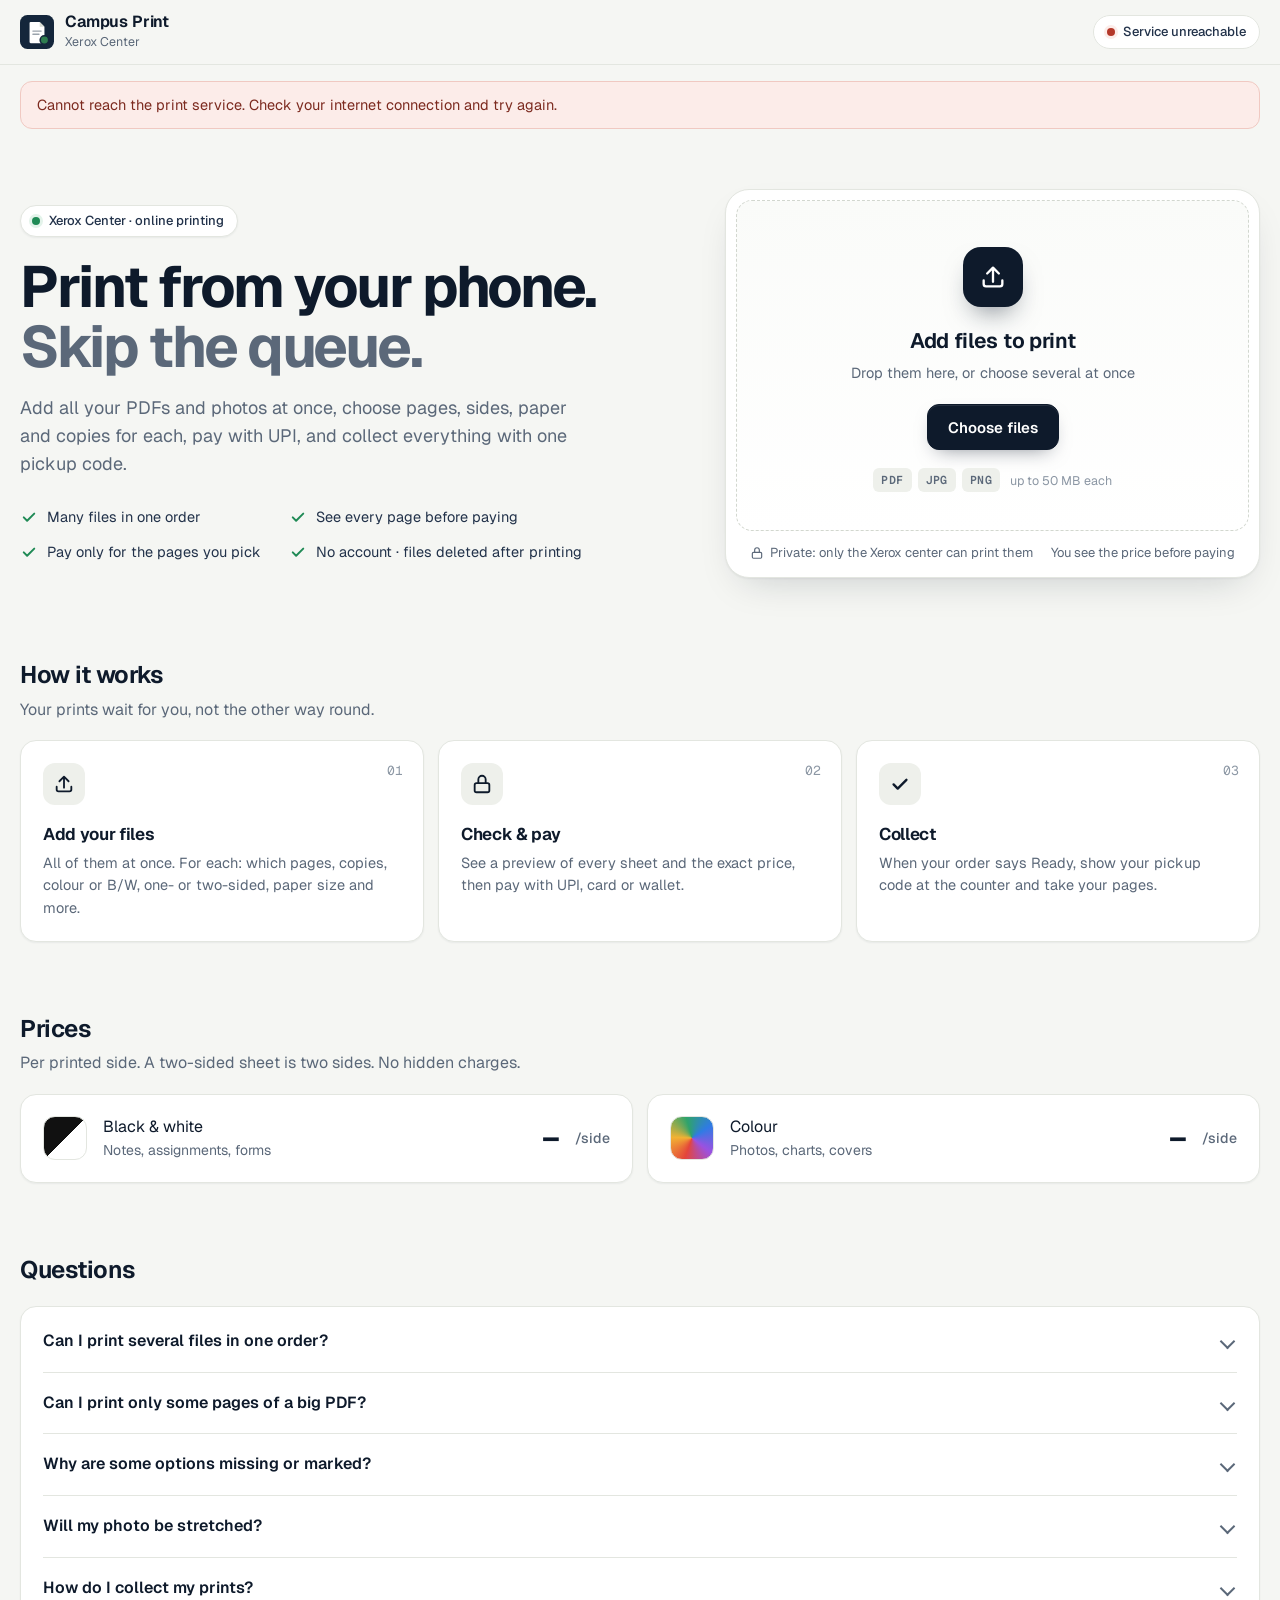
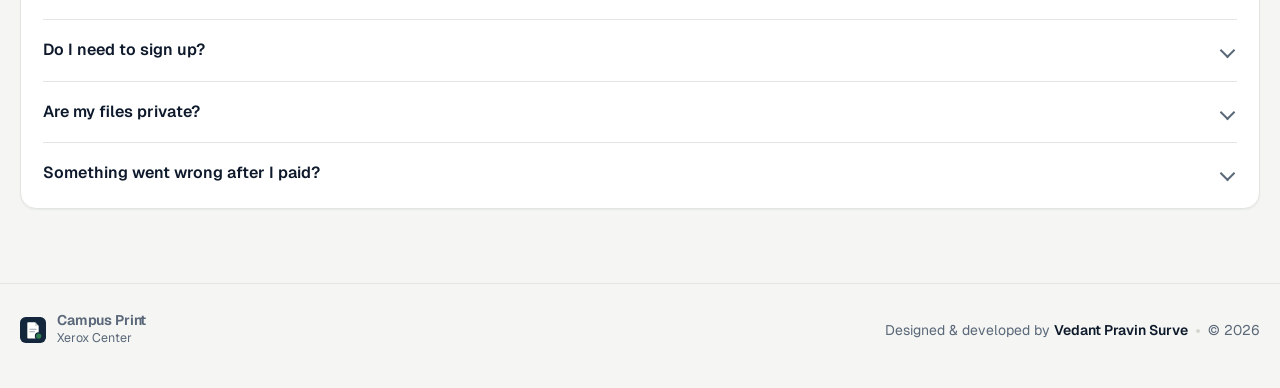
==== commit 8cd67506: "Station 4.1.0 reliability, file reordering, finishing opt-in Station: - Asks Windows every heartbeat" ====
--- a/web/index.html
+++ b/web/index.html
@@ -38,6 +38,8 @@
     <symbol id="i-retry" viewBox="0 0 24 24" fill="none" stroke="currentColor" stroke-width="2" stroke-linecap="round" stroke-linejoin="round"><path d="M21 12a9 9 0 1 1-2.6-6.4L21 8"/><path d="M21 3v5h-5"/></symbol>
     <symbol id="i-warn" viewBox="0 0 24 24" fill="none" stroke="currentColor" stroke-width="2" stroke-linecap="round" stroke-linejoin="round"><path d="M12 3 2 20h20z"/><path d="M12 10v4M12 17h.01"/></symbol>
     <symbol id="i-lock" viewBox="0 0 24 24" fill="none" stroke="currentColor" stroke-width="2" stroke-linecap="round" stroke-linejoin="round"><rect x="4" y="11" width="16" height="10" rx="2"/><path d="M8 11V7a4 4 0 0 1 8 0v4"/></symbol>
+    <symbol id="i-up" viewBox="0 0 24 24" fill="none" stroke="currentColor" stroke-width="2.2" stroke-linecap="round" stroke-linejoin="round"><path d="m6 15 6-6 6 6"/></symbol>
+    <symbol id="i-down" viewBox="0 0 24 24" fill="none" stroke="currentColor" stroke-width="2.2" stroke-linecap="round" stroke-linejoin="round"><path d="m6 9 6 6 6-6"/></symbol>
     <symbol id="i-copy" viewBox="0 0 24 24" fill="none" stroke="currentColor" stroke-width="2" stroke-linecap="round" stroke-linejoin="round"><rect x="8" y="8" width="12" height="12" rx="2"/><path d="M16 8V6a2 2 0 0 0-2-2H6a2 2 0 0 0-2 2v8a2 2 0 0 0 2 2h2"/></symbol>
   </defs>
 </svg>
--- a/web/css/app.css
+++ b/web/css/app.css
@@ -229,6 +229,11 @@
 .qremove { width: 30px; height: 30px; border-radius: 8px; border: 0; background: none; color: var(--faint); cursor: pointer; display: grid; place-items: center; }
 .qremove:hover { background: var(--danger-soft); color: var(--danger); }
 .qremove svg { width: 16px; height: 16px; }
+.qmove { display: flex; gap: 2px; margin-top: auto; }
+.qmove button { width: 30px; height: 30px; border-radius: 8px; border: 1px solid var(--line); background: var(--surface); color: var(--muted); cursor: pointer; display: grid; place-items: center; }
+.qmove button:hover:not(:disabled) { color: var(--ink); border-color: var(--line-2); }
+.qmove button:disabled { opacity: .35; cursor: default; }
+.qmove svg { width: 16px; height: 16px; }
 .queue-add { display: flex; align-items: center; gap: 12px; padding: 12px 14px; border: 1.5px dashed var(--line-2); border-radius: 14px;
              cursor: pointer; color: var(--ink-2); font-weight: 600; font-size: 14.5px; background: var(--surface-2); position: relative; }
 .queue-add:hover { border-color: var(--ink); }
@@ -447,6 +452,7 @@
   .queue { position: static; max-height: none; overflow: visible; }
   .queue-list { flex-direction: row; overflow-x: auto; padding-bottom: 6px; scroll-snap-type: x proximity; }
   .queue-list .qcard { flex: 0 0 290px; scroll-snap-align: start; }
+  .queue-list .qmove svg { transform: rotate(-90deg); }          /* a row of files: earlier = left */
   .queue { flex-direction: column; }
   .queue-add { align-self: flex-start; }
   .editor-body { grid-template-columns: minmax(0, 1fr) 340px; }
@@ -468,6 +474,7 @@
   .ws-head .btn { min-height: 40px; padding: 0 14px; }
   .queue-list { flex-direction: column; overflow: visible; }
   .queue-list .qcard { flex: none; }
+  .queue-list .qmove svg { transform: none; }
   .queue-add { align-self: stretch; }
 
   .editor { position: fixed; inset: 0; z-index: 70; border-radius: 0; border: 0; display: flex; flex-direction: column;
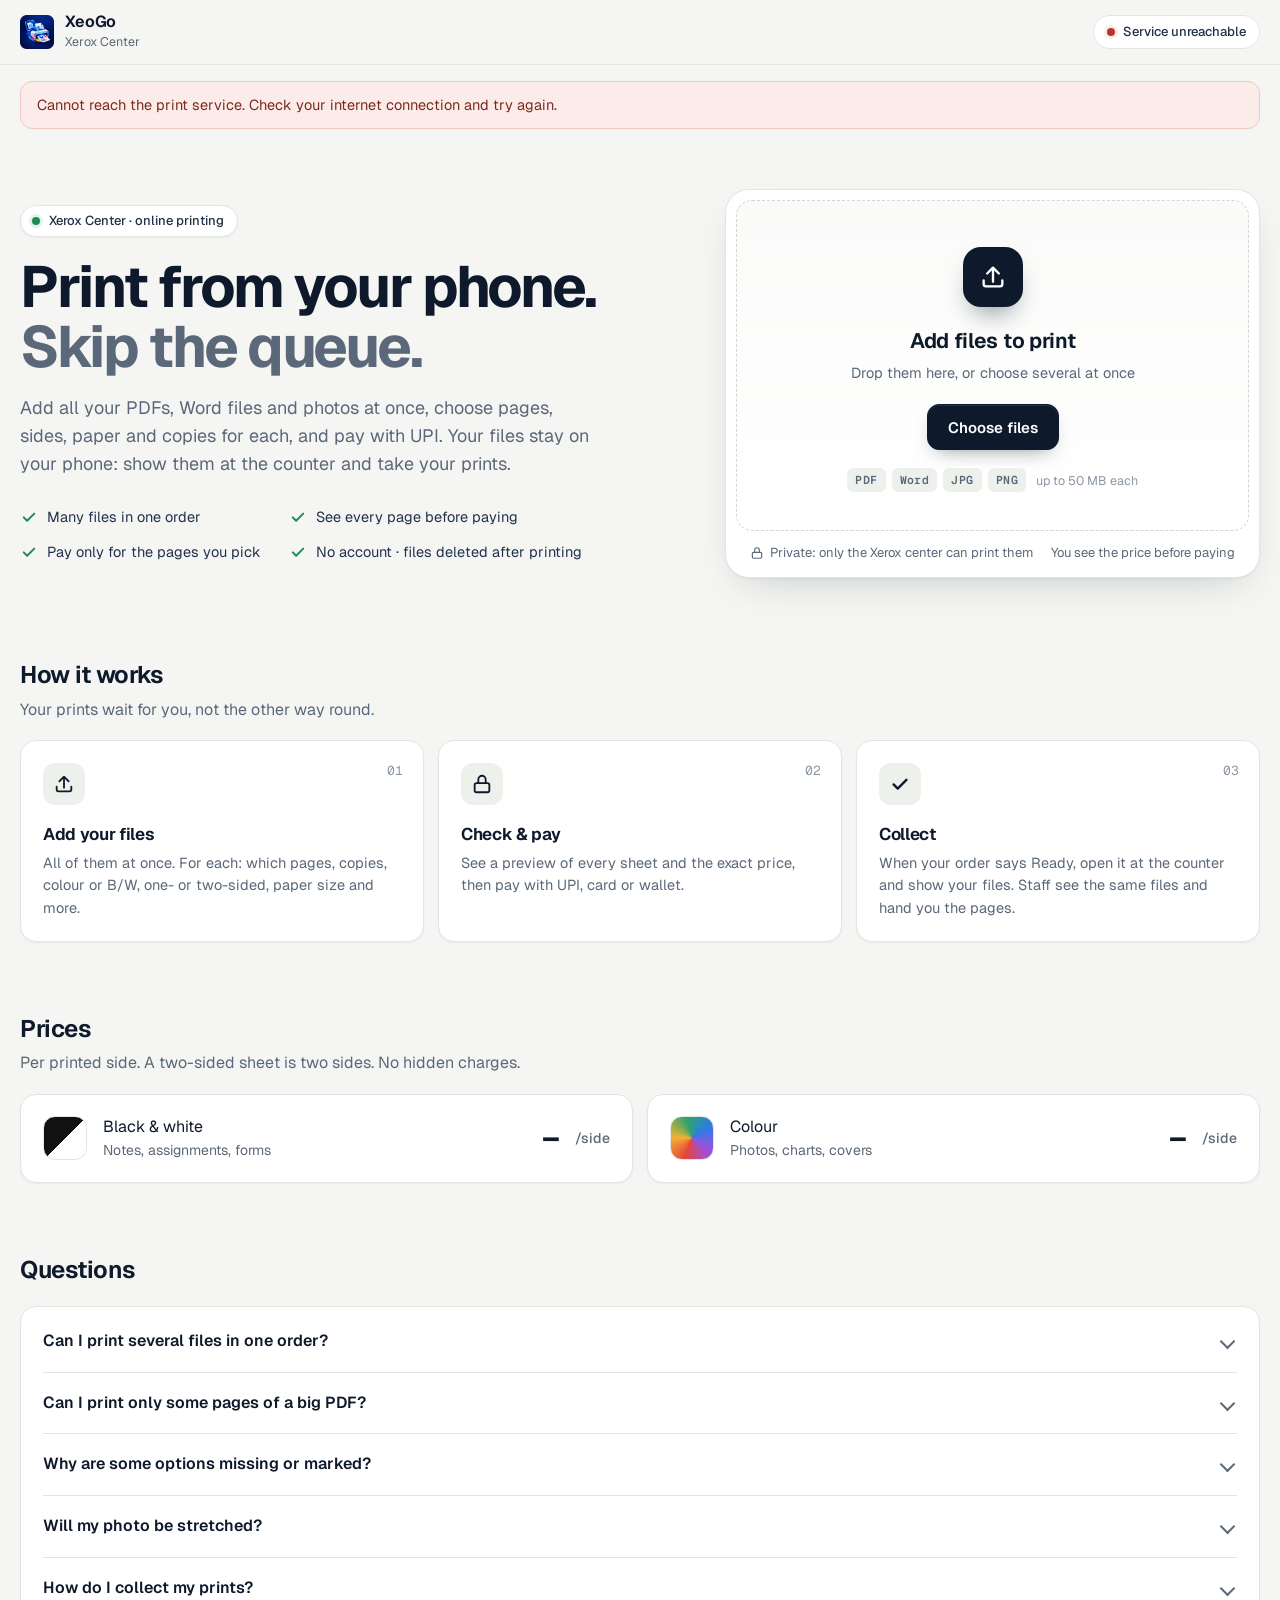
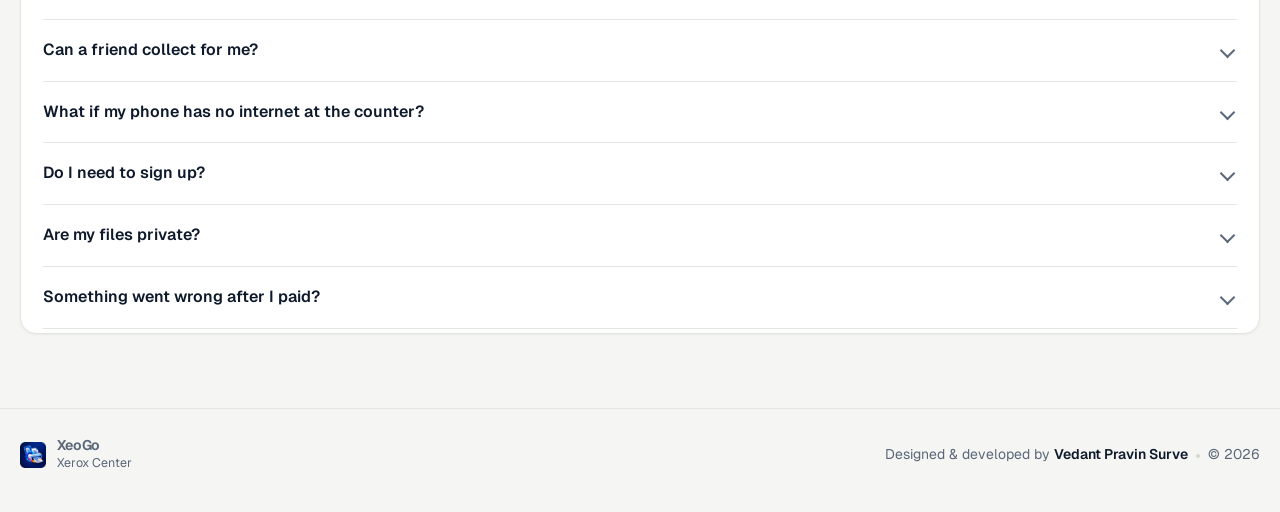
==== commit 07223f1e: "XeoGo 5.2: show-your-files pickup, staff printing, Word files, built for hundreds of customers The p" ====
--- a/web/index.html
+++ b/web/index.html
@@ -3,19 +3,19 @@
 <head>
 <meta charset="utf-8">
 <meta name="viewport" content="width=device-width, initial-scale=1, viewport-fit=cover">
-<title>Campus Print · Print from your phone, skip the queue</title>
-<meta name="description" content="Send PDFs and photos, choose pages, sides, paper and copies for each, pay with UPI and collect your prints at the campus Xerox center with a pickup code. No login, no waiting in line.">
+<title>XeoGo · QuICK PrINT · Print from your phone, skip the queue</title>
+<meta name="description" content="Send PDFs, Word files and photos, choose pages, sides, paper and copies for each, pay with UPI and collect your prints at the campus Xerox center by showing your files on your phone. No login, no code, no waiting in line.">
 <meta name="theme-color" content="#0E1A2B">
 <meta name="author" content="Vedant Pravin Surve">
 <meta property="og:type" content="website">
-<meta property="og:title" content="Campus Print · Skip the Xerox queue">
-<meta property="og:description" content="Print from your phone. Pay with UPI. Collect with a pickup code.">
+<meta property="og:title" content="XeoGo · QuICK PrINT · Skip the Xerox queue">
+<meta property="og:description" content="Print from your phone. Pay with UPI. Show your files at the counter and take your prints.">
 <meta property="og:image" content="icon-512.png">
-<link rel="icon" href="icon.svg" type="image/svg+xml">
+<link rel="icon" href="favicon.png" type="image/png">
 <link rel="apple-touch-icon" href="apple-touch-icon.png">
 <link rel="manifest" href="manifest.webmanifest">
 <meta name="apple-mobile-web-app-capable" content="yes">
-<meta name="apple-mobile-web-app-title" content="Campus Print">
+<meta name="apple-mobile-web-app-title" content="XeoGo">
 <link rel="preconnect" href="https://fonts.googleapis.com">
 <link rel="preconnect" href="https://fonts.gstatic.com" crossorigin>
 <link href="https://fonts.googleapis.com/css2?family=Geist:wght@400..700&family=Geist+Mono:wght@500..700&display=swap" rel="stylesheet">
@@ -41,14 +41,17 @@
     <symbol id="i-up" viewBox="0 0 24 24" fill="none" stroke="currentColor" stroke-width="2.2" stroke-linecap="round" stroke-linejoin="round"><path d="m6 15 6-6 6 6"/></symbol>
     <symbol id="i-down" viewBox="0 0 24 24" fill="none" stroke="currentColor" stroke-width="2.2" stroke-linecap="round" stroke-linejoin="round"><path d="m6 9 6 6 6-6"/></symbol>
     <symbol id="i-copy" viewBox="0 0 24 24" fill="none" stroke="currentColor" stroke-width="2" stroke-linecap="round" stroke-linejoin="round"><rect x="8" y="8" width="12" height="12" rx="2"/><path d="M16 8V6a2 2 0 0 0-2-2H6a2 2 0 0 0-2 2v8a2 2 0 0 0 2 2h2"/></symbol>
+    <symbol id="i-phone" viewBox="0 0 24 24" fill="none" stroke="currentColor" stroke-width="2" stroke-linecap="round" stroke-linejoin="round"><rect x="6" y="2.5" width="12" height="19" rx="2.5"/><path d="M11 18.5h2"/></symbol>
+    <symbol id="i-clock" viewBox="0 0 24 24" fill="none" stroke="currentColor" stroke-width="2" stroke-linecap="round" stroke-linejoin="round"><circle cx="12" cy="12" r="9"/><path d="M12 7v5l3 2"/></symbol>
+    <symbol id="i-qr" viewBox="0 0 24 24" fill="none" stroke="currentColor" stroke-width="2" stroke-linecap="round" stroke-linejoin="round"><rect x="3.5" y="3.5" width="6" height="6" rx="1"/><rect x="14.5" y="3.5" width="6" height="6" rx="1"/><rect x="3.5" y="14.5" width="6" height="6" rx="1"/><path d="M14.5 14.5h2v2h-2zM18.5 18.5h2v2h-2zM14.5 20.5h2M20.5 14.5v2"/></symbol>
   </defs>
 </svg>
 
 <header class="topbar">
   <div class="container">
-    <a class="brand" href="./" aria-label="Campus Print home">
-      <img src="icon.svg" alt="">
-      <span><b>Campus Print</b><small id="centerName">Xerox Center</small></span>
+    <a class="brand" href="./" aria-label="XeoGo home">
+      <img src="logo.png" alt="">
+      <span><b>XeoGo<span class="for-staff"> Staff</span></b><small id="centerName">Xerox Center</small></span>
     </a>
     <div class="top-actions">
       <button class="btn ghost sm hidden" id="installBtn" type="button"><svg><use href="#i-upload"/></svg>Install app</button>
@@ -57,26 +60,58 @@
   </div>
 </header>
 
+<!-- College staff (staff.html): who is signed in, and the free pages left this month -->
+<div class="staffbar for-staff hidden" id="staffBar">
+  <div class="container">
+    <span class="who" id="staffWho"></span>
+    <span class="left" id="staffLeft" aria-live="polite"></span>
+    <button class="linkish" id="signOutBtn" type="button">Sign out</button>
+  </div>
+</div>
+
 <main class="container">
   <ol class="steps" aria-label="Steps">
-    <li data-s="setup">1. Add &amp; set up</li><li data-s="review">2. Review &amp; pay</li><li data-s="status">3. Collect</li>
+    <li data-s="setup">1. Add &amp; set up</li><li data-s="review">2. Review &amp; <span class="for-student">pay</span><span class="for-staff">print</span></li><li data-s="status">3. Collect</li>
   </ol>
 
   <div id="globalError" class="alert hidden" role="alert"></div>
+
+  <!-- ============================== STAFF SIGN-IN (staff.html only) ============================== -->
+  <section id="s-login" class="hidden">
+    <form class="card login" id="loginForm" autocomplete="on">
+      <h1>Staff sign in</h1>
+      <p class="sub">Free printing for college staff at <span data-center>Xerox Center</span>. Sign in with the staff ID
+        the Xerox center gave you.</p>
+      <label class="field-label" for="loginUser">Username</label>
+      <input class="text-input" id="loginUser" name="username" autocomplete="username" autocapitalize="none" autocorrect="off" spellcheck="false" maxlength="60" required>
+      <label class="field-label" for="loginPass">Password</label>
+      <input class="text-input" id="loginPass" name="password" type="password" autocomplete="current-password" maxlength="60" required>
+      <p id="loginError" class="notice stop hidden" role="alert"></p>
+      <button class="btn lg block" id="loginBtn" type="submit">Sign in</button>
+      <p class="login-help">No staff ID yet, or forgot the password? Ask at the Xerox center: they make one in a minute.<br>
+        Not college staff? <a href="./">Open the student page</a>.</p>
+    </form>
+  </section>
 
   <!-- ============================== LANDING ============================== -->
   <section id="s-choose">
     <div class="hero">
       <div>
         <span class="eyebrow"><span class="lamp ready"></span><span><span data-center>Xerox Center</span> &middot; online printing</span></span>
-        <h1>Print from your phone.<br><span>Skip the queue.</span></h1>
-        <p class="lead">Add all your PDFs and photos at once, choose pages, sides, paper and copies for each, pay with UPI,
-          and collect everything with one pickup code.</p>
+        <h1 class="for-student">Print from your phone.<br><span>Skip the queue.</span></h1>
+        <h1 class="for-staff">Staff printing.<br><span>Free, from your desk.</span></h1>
+        <p class="lead for-student">Add all your PDFs, Word files and photos at once, choose pages, sides, paper and copies for each, and pay with UPI.
+          Your files stay on your phone: show them at the counter and take your prints.</p>
+        <p class="lead for-staff">Add all your PDFs, Word files and photos at once, choose pages, sides, paper and copies for each, and press
+          Print. Nothing to pay: it comes from your free pages for the month. Show your files at the counter and take your prints.</p>
         <ul class="trust">
           <li><svg><use href="#i-check"/></svg>Many files in one order</li>
-          <li><svg><use href="#i-check"/></svg>See every page before paying</li>
-          <li><svg><use href="#i-check"/></svg>Pay only for the pages you pick</li>
-          <li><svg><use href="#i-check"/></svg>No account &middot; files deleted after printing</li>
+          <li class="for-student"><svg><use href="#i-check"/></svg>See every page before paying</li>
+          <li class="for-staff"><svg><use href="#i-check"/></svg>See every page before printing</li>
+          <li class="for-student"><svg><use href="#i-check"/></svg>Pay only for the pages you pick</li>
+          <li class="for-staff"><svg><use href="#i-check"/></svg><span data-staff-pages>Free</span> free pages every month</li>
+          <li class="for-student"><svg><use href="#i-check"/></svg>No account &middot; files deleted after printing</li>
+          <li class="for-staff"><svg><use href="#i-check"/></svg>Only your staff ID &middot; files deleted after printing</li>
         </ul>
       </div>
 
@@ -86,18 +121,20 @@
           <strong>Add files to print</strong>
           <span class="muted">Drop them here, or choose several at once</span>
           <span class="btn fake-btn">Choose files</span>
-          <span class="chips"><span class="chip">PDF</span><span class="chip">JPG</span><span class="chip">PNG</span><span class="chip-note">up to <span data-maxmb>50</span> MB each</span></span>
-          <input id="fileInput" type="file" class="sr-only" multiple accept=".pdf,.png,.jpg,.jpeg,application/pdf,image/png,image/jpeg">
+          <span class="chips"><span class="chip">PDF</span><span class="chip">Word</span><span class="chip">JPG</span><span class="chip">PNG</span><span class="chip-note">up to <span data-maxmb>50</span> MB each</span></span>
+          <input id="fileInput" type="file" class="sr-only" multiple accept=".pdf,.docx,.png,.jpg,.jpeg,application/pdf,image/png,image/jpeg,application/vnd.openxmlformats-officedocument.wordprocessingml.document">
         </label>
         <div class="upload-foot">
           <span><svg><use href="#i-lock"/></svg>Private: only the Xerox center can print them</span>
-          <span>You see the price before paying</span>
+          <span class="for-student">You see the price before paying</span>
+          <span class="for-staff">You see the pages it takes before printing</span>
         </div>
       </div>
     </div>
 
     <div class="section hidden" id="recentBox">
-      <div class="section-head"><div><h2>Your orders</h2><p class="sub">On this device. Tap one to see its status and pickup code.</p></div></div>
+      <div class="section-head"><div><h2><span class="for-student">Your orders</span><span class="for-staff">Your prints</span></h2>
+        <p class="sub"><span class="for-student">On this device. Tap one to see how far it is, and to collect it.</span><span class="for-staff">On every device signed in with your staff ID. Tap one to see how far it is, and to collect it.</span></p></div></div>
       <div class="recent-list" id="recentList"></div>
     </div>
 
@@ -109,14 +146,25 @@
           <h3>Add your files</h3><p>All of them at once. For each: which pages, copies, colour or B/W, one- or two-sided, paper size and more.</p></div>
         <div class="card"><span class="n">02</span>
           <div class="ico"><svg><use href="#i-lock"/></svg></div>
-          <h3>Check &amp; pay</h3><p>See a preview of every sheet and the exact price, then pay with UPI, card or wallet.</p></div>
+          <h3><span class="for-student">Check &amp; pay</span><span class="for-staff">Check &amp; print</span></h3>
+          <p class="for-student">See a preview of every sheet and the exact price, then pay with UPI, card or wallet.</p>
+          <p class="for-staff">See a preview of every sheet and how many of your free pages it takes, then press Print.</p></div>
         <div class="card"><span class="n">03</span>
           <div class="ico"><svg><use href="#i-check"/></svg></div>
-          <h3>Collect</h3><p>When your order says Ready, show your pickup code at the counter and take your pages.</p></div>
-      </div>
-    </div>
-
-    <div class="section">
+          <h3>Collect</h3><p>When your order says Ready, open it at the counter and show your files. Staff see the same files and hand you the pages.</p></div>
+      </div>
+    </div>
+
+    <div class="section for-staff">
+      <div class="section-head"><div><h2>Your free pages</h2><p class="sub">One printed side is one page: a two-sided sheet is two pages.
+        They start again on the 1st of every month.</p></div></div>
+      <div class="prices">
+        <div class="card price"><span class="swatch bw"></span><span class="what">Left this month<span id="staffMonth">&nbsp;</span></span><b id="staffLeftBig">&ndash;</b><small id="staffOfBig"></small></div>
+      </div>
+      <p class="price-extra" id="staffRules"></p>
+    </div>
+
+    <div class="section for-student">
       <div class="section-head"><div><h2>Prices</h2><p class="sub">Per printed side. A two-sided sheet is two sides. No hidden charges.</p></div></div>
       <div class="prices">
         <div class="card price"><span class="swatch bw"></span><span class="what">Black &amp; white<span>Notes, assignments, forms</span></span><b id="priceBw">&ndash;</b><small>/side</small></div>
@@ -129,11 +177,15 @@
       <div class="section-head"><div><h2>Questions</h2></div></div>
       <div class="card faq">
         <details><summary>Can I print several files in one order?</summary>
-          <p>Yes. Add as many PDFs and photos as you like, at once or one after another, and set each one up on its own:
+          <p>Yes. Add as many PDFs, Word files and photos as you like, at once or one after another, and set each one up on its own:
             which pages, how many copies, colour or black &amp; white, one- or two-sided, paper size, pages per sheet and more.
-            You pay once and collect everything with one pickup code.</p></details>
+            <span class="for-student">You pay once and collect everything together.</span><span class="for-staff">You press Print once and collect everything together.</span></p></details>
+        <details class="for-staff"><summary>How many pages can I print?</summary>
+          <p>Your free pages for the month are shown at the top. One printed side is one page, so a two-sided sheet counts as
+            two. The count starts again on the 1st of every month. Pages that did not print, or that the Xerox center cancelled,
+            are not counted.</p></details>
         <details><summary>Can I print only some pages of a big PDF?</summary>
-          <p>Yes. Tap the pages you want on the thumbnails, or type them, for example <code>3, 7, 10-12</code>. You only pay for those pages.</p></details>
+          <p>Yes. Tap the pages you want on the thumbnails, or type them, for example <code>3, 7, 10-12</code>. <span class="for-student">You only pay for those pages.</span><span class="for-staff">Only those pages are counted.</span></p></details>
         <details><summary>Why are some options missing or marked?</summary>
           <p>You only see what the printers at the Xerox center can really do right now. If an option only works with another
             choice (for example two-sided only in black &amp; white), it says so, and picking it changes the other choice for you.</p></details>
@@ -141,14 +193,30 @@
           <p>Never. Photos keep their proportions: <b>Fit</b> shows the whole photo, <b>Fill</b> covers the page and trims the edges.
             The preview shows exactly what the paper will look like.</p></details>
         <details><summary>How do I collect my prints?</summary>
-          <p>Wait until your order says <b>Ready</b>, then show the pickup code at the counter. The code is also printed small on the
-            corner of the first page of each file, so staff find your pages in seconds.</p></details>
-        <details><summary>Do I need to sign up?</summary>
-          <p>No. Your order is saved on this phone or laptop. Keep this page, or note your pickup code.</p></details>
+          <p><span class="for-student">After you pay</span><span class="for-staff">After you press Print</span>, your order shows a picture of every file and the time it will be ready. At the counter, open the order
+            on <span class="for-student">this phone</span><span class="for-staff">your phone</span> and tap <b>I&rsquo;m at the counter</b>: your files appear on the Xerox center&rsquo;s screen and they hand you the
+            pages that look the same. There is no code to remember or type.</p></details>
+        <details class="for-student"><summary>Can a friend collect for me?</summary>
+          <p>The order opens only on the phone that made it. Give that phone to your friend, or collect later:
+            your prints wait for you at the counter.</p></details>
+        <details class="for-staff"><summary>I sent it from the computer. Can I collect with my phone?</summary>
+          <p>Yes. Sign in with the same staff ID on your phone (this page, or the staff app): everything you sent is under
+            <b>Your prints</b>. Keep your staff ID to yourself: every page printed with it counts as yours.</p></details>
+        <details><summary>What if my phone has no internet at the counter?</summary>
+          <p>Your order still opens and shows your files. Tell the staff the file&rsquo;s name: they find the order on their
+            screen and hand you the pages.</p></details>
+        <details class="for-student"><summary>Do I need to sign up?</summary>
+          <p>No. Your order is saved on this phone or laptop: open this page again on the same device to see it.</p></details>
+        <details class="for-staff"><summary>How do I get a staff ID, or a new password?</summary>
+          <p>At the Xerox center. They make your staff ID: a username and a password, nothing else. Forgot the password?
+            They make a new one in a minute; the old one then stops working everywhere.</p></details>
         <details><summary>Are my files private?</summary>
-          <p>Files are stored privately, can only be downloaded by the Xerox center printer, and are deleted after printing.</p></details>
-        <details><summary>Something went wrong after I paid?</summary>
-          <p>Your payment is safe. Show your pickup code at the counter: staff will print it again or refund you.</p></details>
+          <p>Files are stored privately, can only be downloaded by the Xerox center printer, and are deleted after printing.
+            Until you collect, a small picture of each file&rsquo;s first page is kept so staff can match your pages.</p></details>
+        <details class="for-student"><summary>Something went wrong after I paid?</summary>
+          <p>Your payment is safe. Show your order at the counter: staff will print it again or refund you.</p></details>
+        <details class="for-staff"><summary>Something went wrong with a print?</summary>
+          <p>Show your order at the counter: they will print it again. Pages that did not print are not counted.</p></details>
       </div>
     </div>
   </section>
@@ -161,7 +229,7 @@
         <p class="sub" id="wsSub">Set up each file, then review your order.</p>
       </div>
       <label class="btn ghost" for="addInput"><svg><use href="#i-plus"/></svg>Add files
-        <input id="addInput" type="file" class="sr-only" multiple accept=".pdf,.png,.jpg,.jpeg,application/pdf,image/png,image/jpeg"></label>
+        <input id="addInput" type="file" class="sr-only" multiple accept=".pdf,.docx,.png,.jpg,.jpeg,application/pdf,image/png,image/jpeg,application/vnd.openxmlformats-officedocument.wordprocessingml.document"></label>
     </div>
 
     <div class="workspace">
@@ -169,7 +237,7 @@
         <div class="queue-top" id="queueTop" aria-live="polite"></div>
         <div class="queue-list" id="queueList"></div>
         <label class="queue-add" for="addInput2"><svg><use href="#i-plus"/></svg><span>Add more files<small>or drop them anywhere</small></span>
-          <input id="addInput2" type="file" class="sr-only" multiple accept=".pdf,.png,.jpg,.jpeg,application/pdf,image/png,image/jpeg"></label>
+          <input id="addInput2" type="file" class="sr-only" multiple accept=".pdf,.docx,.png,.jpg,.jpeg,application/pdf,image/png,image/jpeg,application/vnd.openxmlformats-officedocument.wordprocessingml.document"></label>
       </aside>
 
       <div class="editor" id="editor" aria-label="File settings">
@@ -236,7 +304,7 @@
   <section id="s-review" class="hidden">
     <div class="rv-head">
       <div>
-        <h1>Review and pay</h1>
+        <h1><span class="for-student">Review and pay</span><span class="for-staff">Review and print</span></h1>
         <p class="sub">Checked by the Xerox center. This is exactly what will be printed.</p>
       </div>
       <button class="btn ghost" id="editBtn" type="button"><svg><use href="#i-left"/></svg>Change something</button>
@@ -244,38 +312,102 @@
     <div class="review">
       <div class="rv-docs" id="rvDocs"></div>
       <aside class="card rv-pay">
-        <h2>Order total</h2>
+        <h2><span class="for-student">Order total</span><span class="for-staff">This order</span></h2>
         <div class="rv-lines" id="rvLines"></div>
-        <div class="rv-total"><span>Total</span><b id="rvTotal">&ndash;</b></div>
+        <div class="rv-total"><span><span class="for-student">Total</span><span class="for-staff">From your free pages</span></span><b id="rvTotal">&ndash;</b></div>
         <p id="rvNote" class="rv-note"></p>
         <p id="offlineNote" class="notice hidden"></p>
         <p id="demoNote" class="notice hidden">Test mode: no real money is taken.</p>
         <p id="payError" class="notice stop hidden" role="alert"></p>
         <button class="btn lg block" id="payBtn" type="button">Pay</button>
-        <div class="secure"><svg><use href="#i-lock"/></svg>Secure payment by Razorpay &middot; UPI, cards, wallets</div>
+        <div class="secure"><svg><use href="#i-lock"/></svg><span id="secureText">Secure payment by Razorpay &middot; UPI, cards, wallets</span></div>
         <div class="change"><button class="linkish" id="cancelBtn" type="button">Cancel this order</button></div>
       </aside>
     </div>
   </section>
 
-  <!-- ============================== COLLECT ============================== -->
+  <!-- ============================== PAY WITH UPI (XeoGo Pay) ============================== -->
+  <section id="s-pay" class="hidden">
+    <div class="pay">
+      <div class="pay-card">
+        <div class="pay-top">
+          <div class="label">Pay with UPI</div>
+          <div class="pay-amount" id="upAmount">&ndash;</div>
+          <div class="pay-to">to <b id="upName">&ndash;</b></div>
+          <button class="vpa" id="upVpaBtn" type="button" title="Copy the UPI ID"><span id="upVpa">&ndash;</span><svg><use href="#i-copy"/></svg></button>
+          <p class="pay-tag" id="upTag"></p>
+        </div>
+        <div class="pay-body">
+          <div class="pay-apps" id="upAppsBox">
+            <a class="btn lg block" id="upOpen" href="#"><svg><use href="#i-phone"/></svg><span id="upOpenText">Pay with a UPI app</span></a>
+            <p class="pay-hint" id="upOpenHint">Your phone shows the UPI apps on it. Pick one: the amount is filled in.</p>
+            <div class="app-row" id="upApps"></div>
+          </div>
+          <div class="pay-qr" id="upQrBox">
+            <div class="qr" id="upQr" role="img" aria-label="UPI QR code for this payment"></div>
+            <p class="qr-note">Scan with any UPI app: Google Pay, PhonePe, Paytm, BHIM or your bank's app.</p>
+          </div>
+          <button class="linkish qr-toggle" id="upQrToggle" type="button"><svg><use href="#i-qr"/></svg>Pay from another phone (QR code)</button>
+
+          <div class="pay-wait" id="upWait" aria-live="polite">
+            <span class="spinner" aria-hidden="true"></span>
+            <div><b id="upWaitTitle">Waiting for your payment</b><span id="upWaitText"></span></div>
+          </div>
+          <div class="pay-success hidden" id="upSuccess" role="status">
+            <span class="tick"><svg><use href="#i-check"/></svg></span>
+            <b>Payment successful</b>
+            <span>Your files are going to the printer…</span>
+          </div>
+          <button class="linkish hidden help-link" id="upHelpLink" type="button">Paid, but nothing happens?</button>
+          <div class="pay-done hidden" id="upDone">
+            <h3 id="upDoneTitle">After paying</h3>
+            <label class="field-label" for="upRef">UPI reference number <span class="opt" id="upRefOpt">(optional)</span></label>
+            <input class="ref-input" id="upRef" inputmode="numeric" autocomplete="off" maxlength="16" placeholder="e.g. 6273 1234 5678">
+            <p class="field-hint">On your UPI app's receipt, called UTR, UPI Ref No. or UPI transaction ID.</p>
+            <p id="upError" class="notice stop hidden" role="alert"></p>
+            <button class="btn lg block go" id="upPaid" type="button">I have paid</button>
+          </div>
+        </div>
+      </div>
+      <div class="pay-foot">
+        <div class="secure"><svg><use href="#i-lock"/></svg>XeoGo Pay &middot; straight to the Xerox center's account</div>
+        <button class="linkish" id="upBack" type="button">Back to the summary</button>
+      </div>
+    </div>
+  </section>
+
+  <!-- ============================== COLLECT: your files, shown at the counter ============================== -->
   <section id="s-status" class="hidden">
-    <div class="ticket">
-      <div class="ticket-top">
-        <div class="label">Your pickup code</div>
-        <div class="code" id="tCode">-----</div>
-        <div class="sub">Show this at the counter &middot; <span data-center>Xerox Center</span></div>
-      </div>
-      <div class="perf" aria-hidden="true"></div>
-      <div class="ticket-body">
+    <div class="pass" id="pass">
+      <div class="pass-top">
+        <div class="label"><span data-center>Xerox Center</span> &middot; your prints</div>
         <div class="state" aria-live="polite"><span class="lamp" id="tLamp"></span><span id="tStage"></span></div>
+        <p class="pass-when" id="tWhen"></p>
+      </div>
+      <div class="pass-here hidden" id="hereBox" role="status">
+        <span class="tick"><svg><use href="#i-check"/></svg></span>
+        <div><b>Show this screen to the staff</b><span id="hereText">They can see your order on their screen now.</span></div>
+        <span class="clock" id="hereClock" aria-hidden="true"></span>
+      </div>
+      <div class="pass-view" id="passView" aria-label="Your files">
+        <button class="icon-btn" id="passPrev" type="button" aria-label="Previous file"><svg><use href="#i-left"/></svg></button>
+        <figure class="pass-sheet" id="passSheet"></figure>
+        <button class="icon-btn" id="passNext" type="button" aria-label="Next file"><svg><use href="#i-right"/></svg></button>
+      </div>
+      <div class="pass-cap" id="passCap"></div>
+      <div class="pass-thumbs" id="passThumbs"></div>
+      <div class="pass-body">
         <p class="msg" id="tMessage"></p>
+        <p class="notice hidden" id="tOffline"></p>
+        <button class="btn lg block go hidden" id="hereBtn" type="button">I&rsquo;m at the counter</button>
+        <button class="linkish hidden" id="leaveBtn" type="button">I&rsquo;m not at the counter any more</button>
         <ul class="track" id="track"></ul>
         <ul class="t-docs" id="tDocs"></ul>
         <p class="details" id="tDetails"></p>
         <div class="ticket-actions">
+          <button class="btn block hidden" id="tPayBtn" type="button">Show payment details</button>
           <button class="btn ghost hidden" id="notifyBtn" type="button">Notify me when ready</button>
-          <button class="btn ghost" id="shareBtn" type="button">Tell a friend</button>
+          <button class="btn ghost for-student" id="shareBtn" type="button">Tell a friend</button>
           <button class="btn block" id="newBtn" type="button">Print more files</button>
         </div>
         <p class="notify-note" id="notifyNote"></p>
@@ -286,18 +418,19 @@
 
 <footer class="footer">
   <div class="container">
-    <a class="brand" href="./"><img src="icon.svg" alt=""><span><b>Campus Print</b><small data-center>Xerox Center</small></span></a>
+    <a class="brand" href="./"><img src="logo.png" alt=""><span><b>XeoGo</b><small data-center>Xerox Center</small></span></a>
     <span class="credit">Designed &amp; developed by <b>Vedant Pravin Surve</b><span class="dot"></span><span style="white-space:nowrap">&copy; <span id="year">2026</span></span></span>
   </div>
 </footer>
 
 <div class="drop-overlay hidden" id="dropOverlay" aria-hidden="true">
-  <div><svg><use href="#i-upload"/></svg><b>Drop to add</b><span>PDF, JPG and PNG files</span></div>
+  <div><svg><use href="#i-upload"/></svg><b>Drop to add</b><span>PDF, Word, JPG and PNG files</span></div>
 </div>
 <div class="toasts" id="toasts" aria-live="polite"></div>
 
 <script src="config.js"></script>
 <script src="js/print-core.js"></script>
+<script src="js/upi-pay.js"></script>
 <script src="js/app.js"></script>
 </body>
 </html>
--- a/web/css/app.css
+++ b/web/css/app.css
@@ -1,5 +1,5 @@
 /* ==========================================================================
-   Campus Print - student website
+   XeoGo - student website
    Design: Vedant Pravin Surve. Ink navy + paper white; the green "ready"
    lamp of a copier is the only accent colour.
 
@@ -107,6 +107,7 @@
 .steps li.done { color: var(--accent); border-color: var(--accent); }
 body[data-step="choose"] .steps { display: none; }
 .alert { border-radius: 12px; padding: 12px 16px; font-size: 14.5px; margin: 16px 0 0; border: 1px solid #F0C9C2; background: var(--danger-soft); color: #7C2A1F; }
+.alert.calm { border-color: #EDD8B4; background: var(--warn-soft); color: #6D4411; }   /* "the service is waking up": not an error */
 .notice { border-radius: 12px; padding: 11px 14px; font-size: 14px; border: 1px solid #EDD8B4; background: var(--warn-soft); color: #6D4411; margin: 12px 0 0; }
 .notice.stop { border-color: #F0C9C2; background: var(--danger-soft); color: #7C2A1F; }
 
@@ -151,7 +152,8 @@
 .recent-item { display: flex; align-items: center; gap: 14px; width: 100%; text-align: left; background: var(--surface); border: 1px solid var(--line);
                border-radius: 14px; padding: 14px 16px; cursor: pointer; box-shadow: var(--shadow-sm); transition: border-color .15s, transform .06s; }
 .recent-item:hover { border-color: var(--line-2); }
-.recent-item .code { font-family: var(--mono); font-weight: 650; font-size: 17px; letter-spacing: .12em; }
+.recent-item .when { font-family: var(--mono); font-weight: 600; font-size: 13.5px; color: var(--ink-2); white-space: nowrap;
+                     font-variant-numeric: tabular-nums; min-width: 62px; }
 .recent-item .grow { flex: 1; min-width: 0; display: flex; flex-direction: column; }
 .recent-item .file { white-space: nowrap; overflow: hidden; text-overflow: ellipsis; font-weight: 500; }
 .recent-item .stage { font-size: 13.5px; }
@@ -395,20 +397,65 @@
 .secure svg { width: 14px; height: 14px; }
 .change { text-align: center; margin-top: 10px; }
 
-/* ================================================================== collect */
-.ticket { max-width: 480px; margin: 26px auto 40px; background: var(--surface); border-radius: 26px; box-shadow: var(--shadow); overflow: hidden; }
-.ticket-top { background: var(--ink); color: #fff; text-align: center; padding: 28px 24px 34px;
-              background-image: radial-gradient(420px 180px at 50% -40%, rgba(47, 163, 107, .35), transparent 70%); }
-.ticket-top .label { font-size: 12px; letter-spacing: .18em; text-transform: uppercase; color: #9FB0C3; font-weight: 600; }
-.ticket-top .code { font-family: var(--mono); font-size: clamp(52px, 17vw, 78px); font-weight: 650; letter-spacing: .14em; line-height: 1.05; margin: 10px 0 6px; padding-left: .14em; }
-.ticket-top .sub { font-size: 13.5px; color: #B5C2D0; }
-.perf { position: relative; height: 0; border-top: 2px dashed var(--line-2); margin: 0 26px; }
-.perf::before, .perf::after { content: ""; position: absolute; top: -13px; width: 24px; height: 24px; border-radius: 50%; background: var(--bg); }
-.perf::before { left: -39px; } .perf::after { right: -39px; }
-.ticket-body { padding: 22px 24px 26px; }
+/* ================================================================== collect: your files, shown at the counter */
+.pass { max-width: 520px; margin: 22px auto 40px; background: var(--surface); border-radius: 26px; box-shadow: var(--shadow); overflow: hidden;
+        scroll-margin-top: calc(var(--top) + 14px); }
+.pass-top { background: var(--ink); color: #fff; text-align: center; padding: 20px 22px 18px;
+            background-image: radial-gradient(420px 160px at 50% -50%, rgba(47, 163, 107, .35), transparent 70%); }
+.pass-top .label { font-size: 12px; letter-spacing: .14em; text-transform: uppercase; color: #9FB0C3; font-weight: 600; margin-bottom: 8px; }
+.pass-top .state { font-size: 20px; }
+.pass-when { font-size: 14.5px; color: #C9D3DE; margin-top: 6px; font-variant-numeric: tabular-nums; }
+.pass-when:empty { display: none; }
+.pass.done .pass-top { background: var(--accent); background-image: none; }
+.pass.done .pass-top .label, .pass.done .pass-when { color: #E3F3EA; }
+.pass.done .pass-top .lamp { background: #fff; box-shadow: 0 0 0 3px rgba(255, 255, 255, .3); }
+
+/* "I'm at the counter": a live strip (running clock) the staff can tell from a screenshot */
+.pass-here { display: flex; align-items: center; gap: 12px; background: var(--accent); color: #fff; padding: 12px 18px; }
+.pass-here .tick { width: 34px; height: 34px; border-radius: 50%; background: rgba(255, 255, 255, .22); display: grid; place-items: center;
+                   flex: none; animation: pulse 1.6s ease-in-out infinite; }
+.pass-here b { display: block; font-size: 16px; line-height: 1.3; }
+.pass-here div span { display: block; font-size: 13.5px; opacity: .94; line-height: 1.35; }
+.pass-here .clock { margin-left: auto; font-family: var(--mono); font-size: 14.5px; font-weight: 600; white-space: nowrap;
+                    font-variant-numeric: tabular-nums; }
+.pass-here.offline { background: var(--warn); }
+
+/* the files themselves: one large sheet at a time */
+.pass-view { display: grid; grid-template-columns: 44px minmax(0, 1fr) 44px; align-items: center; background: #2A3340; padding: 16px 6px; }
+.pass-view .icon-btn { color: #fff; }
+.pass-view .icon-btn:hover:not(:disabled) { background: rgba(255, 255, 255, .12); }
+.pass-sheet { margin: 0; grid-column: 2; display: grid; place-items: center; min-height: 220px; }
+.pass-sheet img { display: block; max-width: 100%; max-height: min(56vh, 500px); background: #fff; border-radius: 3px;
+                  box-shadow: 0 10px 30px rgba(0, 0, 0, .45); }
+.pass-sheet.bw img, .pass-thumb.bw img { filter: grayscale(1); }
+.pass-blank { width: 150px; aspect-ratio: 210 / 297; background: #fff; border-radius: 3px; box-shadow: 0 10px 30px rgba(0, 0, 0, .45);
+              display: grid; place-content: center; justify-items: center; gap: 6px; text-align: center; color: var(--muted); padding: 12px; }
+.pass-blank svg { width: 34px; height: 34px; color: var(--faint); }
+.pass-blank b { font-family: var(--mono); font-size: 13px; color: var(--ink); }
+.pass-blank span { font-size: 12px; line-height: 1.35; }
+.pass-cap { padding: 12px 20px 0; display: grid; gap: 2px; text-align: center; }
+.pass-cap b { word-break: break-word; font-weight: 650; }
+.pass-cap > span { font-size: 13.5px; color: var(--muted); }
+.pass-cap .pass-chip { justify-self: center; margin-top: 6px; font-size: 12.5px; font-weight: 600; padding: 3px 11px; border-radius: 999px;
+                       background: var(--warn-soft); color: #6D4411; }
+.pass-cap .pass-chip.ready { background: var(--accent-soft); color: #14613B; }
+.pass-cap .pass-chip.stop { background: var(--danger-soft); color: #7C2A1F; }
+.pass-thumbs { display: flex; gap: 8px; overflow-x: auto; padding: 12px 20px 2px; }
+.pass-thumbs > :first-child { margin-left: auto; } .pass-thumbs > :last-child { margin-right: auto; }
+.pass-thumb { position: relative; width: 46px; height: 58px; flex: none; border-radius: 6px; border: 2px solid var(--line); background: var(--sunk);
+              display: grid; place-items: center; padding: 0; cursor: pointer; overflow: hidden; color: var(--faint); }
+.pass-thumb.on { border-color: var(--ink); }
+.pass-thumb img { width: 100%; height: 100%; object-fit: cover; object-position: top; background: #fff; }
+.pass-thumb .n { position: absolute; right: 2px; bottom: 2px; font-size: 10px; font-weight: 700; line-height: 15px; padding: 0 4px;
+                 border-radius: 4px; background: var(--ink); color: #fff; }
+.pass-body { padding: 16px 22px 24px; }
+.pass-body .msg { text-align: center; color: var(--muted); font-size: 14.5px; }
+.pass-body .msg:empty { display: none; }
+.pass-body #hereBtn { margin-top: 16px; min-height: 58px; font-size: 18px; }
+.pass-body #leaveBtn { display: block; margin: 12px auto 0; }
+body.at-counter .pass-sheet img { max-height: min(62vh, 620px); }
+body.at-counter .pass { box-shadow: 0 0 0 3px var(--accent), var(--shadow); }
 .state { display: flex; align-items: center; justify-content: center; gap: 10px; font-size: 18px; font-weight: 650; text-align: center; }
-.ticket-body .msg { text-align: center; color: var(--muted); margin-top: 6px; font-size: 14.5px; }
-.ticket-body .msg:empty { display: none; }
 .track { list-style: none; padding: 0; margin: 20px 0 0; }
 .track li { position: relative; display: flex; gap: 12px; align-items: center; padding: 8px 0; color: var(--faint); font-weight: 500; }
 .track li:not(:last-child)::after { content: ""; position: absolute; left: 3.5px; top: 25px; bottom: -8px; width: 1px; background: var(--line-2); }
@@ -428,6 +475,77 @@
 .notify-note { font-size: 13px; color: var(--muted); text-align: center; margin-top: 10px; }
 .notify-note:empty { display: none; }
 
+/* ================================================================== pay with UPI (XeoGo Pay) */
+.pay { max-width: 480px; margin: 26px auto 40px; }
+.pay-card { background: var(--surface); border-radius: 26px; box-shadow: var(--shadow); overflow: hidden; }
+.pay-top { background: var(--ink); color: #fff; text-align: center; padding: 26px 22px 24px;
+           background-image: radial-gradient(420px 180px at 50% -40%, rgba(47, 163, 107, .35), transparent 70%); }
+.pay-top .label { font-size: 12px; letter-spacing: .18em; text-transform: uppercase; color: #9FB0C3; font-weight: 600; }
+.pay-amount { font-size: clamp(44px, 13vw, 58px); font-weight: 700; letter-spacing: -.03em; line-height: 1.05; margin: 8px 0 4px;
+              font-variant-numeric: tabular-nums; }
+.pay-to { font-size: 15px; color: #C9D3DE; }
+.pay-to b { color: #fff; font-weight: 600; }
+.vpa { display: inline-flex; align-items: center; gap: 8px; margin-top: 10px; padding: 6px 12px; border-radius: 999px;
+       border: 1px solid rgba(255,255,255,.22); background: rgba(255,255,255,.06); color: #fff; cursor: pointer;
+       font-family: var(--mono); font-size: 13.5px; max-width: 100%; }
+.vpa span { overflow: hidden; text-overflow: ellipsis; white-space: nowrap; }
+.vpa svg { width: 15px; height: 15px; opacity: .8; }
+.vpa:hover { background: rgba(255,255,255,.12); }
+.pay-tag { font-size: 13px; color: #B5C2D0; margin-top: 12px; line-height: 1.45; }
+.pay-tag:empty { display: none; }
+.pay-tag b { color: #fff; }
+.pay-body { padding: 22px 22px 24px; display: grid; gap: 14px; }
+.pay-hint { font-size: 13px; color: var(--muted); text-align: center; margin-top: 8px; }
+.app-row { display: grid; grid-template-columns: repeat(auto-fit, minmax(68px, 1fr)); gap: 8px; margin-top: 12px; }
+.app-row:empty { display: none; }
+.app-btn { display: flex; flex-direction: column; align-items: center; gap: 6px; padding: 10px 4px; border-radius: 14px;
+           border: 1px solid var(--line); background: var(--surface-2); text-decoration: none; color: var(--ink);
+           font-size: 12.5px; font-weight: 600; text-align: center; transition: border-color .15s, background .15s; }
+.app-btn:hover { border-color: var(--ink); background: var(--surface); }
+.app-btn .mark { width: 38px; height: 38px; border-radius: 11px; display: grid; place-items: center; color: #fff;
+                 font-weight: 750; font-size: 15px; letter-spacing: -.02em; }
+.pay-qr { display: grid; justify-items: center; gap: 10px; padding: 16px; border: 1px solid var(--line); border-radius: 18px;
+          background: var(--surface-2); }
+.pay-qr .qr { width: min(240px, 100%); aspect-ratio: 1; background: #fff; border-radius: 12px; padding: 10px;
+              border: 1px solid var(--line); display: grid; place-items: center; color: var(--muted); font-size: 13px; text-align: center; }
+.pay-qr .qr svg { width: 100%; height: 100%; display: block; }
+.qr-note { font-size: 13px; color: var(--muted); text-align: center; }
+.qr-toggle { display: inline-flex; align-items: center; justify-content: center; gap: 7px; justify-self: center; }
+.qr-toggle svg { width: 16px; height: 16px; }
+body[data-platform="desktop"] .pay-apps, body[data-platform="desktop"] .qr-toggle { display: none; }
+body:not([data-platform="desktop"]) .pay-qr:not(.open) { display: none; }
+.pay-done { border-top: 1px solid var(--line); padding-top: 18px; display: grid; gap: 8px; }
+.pay-done h3 { font-size: 16px; font-weight: 650; }
+.pay-done .opt { color: var(--muted); font-weight: 500; }
+.pay-done .field-hint { margin-top: 0; }
+.pay-done .notice { margin: 0; }
+.ref-input { width: 100%; height: 48px; border: 1px solid var(--line-2); border-radius: 12px; padding: 0 14px; font-family: var(--mono);
+             font-size: 17px; letter-spacing: .06em; background: var(--surface); }
+.ref-input:focus { outline: none; border-color: var(--focus); box-shadow: 0 0 0 3px rgba(59, 111, 240, .15); }
+.ref-input.bad { border-color: var(--danger); }
+.btn.go { background: var(--accent); border-color: var(--accent); box-shadow: inset 0 1px 0 rgba(255,255,255,.14), 0 8px 20px -10px rgba(31,138,85,.7); }
+.btn.go:hover:not(:disabled) { background: #1A7648; border-color: #1A7648; }
+.pay-wait { display: flex; align-items: center; gap: 14px; border-top: 1px solid var(--line); padding-top: 18px; }
+.pay-wait b { display: block; font-size: 16px; font-weight: 650; }
+.pay-wait span:not(.spinner) { display: block; font-size: 13.5px; color: var(--muted); margin-top: 2px; }
+.spinner { width: 26px; height: 26px; flex: none; border-radius: 50%; border: 3px solid var(--line-2); border-top-color: var(--warn);
+           animation: spin 1s linear infinite; }
+.pay-wait.confirming .spinner { border-top-color: var(--accent); animation-duration: .7s; }
+@keyframes spin { to { transform: rotate(360deg); } }
+.pay-success { display: grid; justify-items: center; gap: 4px; text-align: center; padding: 18px 12px; border-radius: 18px;
+               background: var(--accent-soft); border: 1px solid #BFE0CD; animation: popIn .25s ease-out; }
+.pay-success .tick { width: 54px; height: 54px; border-radius: 50%; background: var(--accent); color: #fff; display: grid; place-items: center;
+                     margin-bottom: 6px; }
+.pay-success .tick svg { width: 30px; height: 30px; }
+.pay-success b { font-size: 19px; }
+.pay-success span:last-child { font-size: 14px; color: var(--ink-2); }
+@keyframes popIn { from { transform: scale(.96); opacity: 0; } }
+.help-link { justify-self: center; }
+body.upi-paid #upAppsBox, body.upi-paid #upQrToggle, body.upi-paid #upQrBox, body.upi-paid #upBack { display: none; }
+.pay-foot { display: grid; justify-items: center; gap: 6px; margin-top: 14px; }
+.pay-foot .secure { margin-top: 0; }
+
+
 /* ================================================================== toasts + footer */
 .toasts { position: fixed; left: 50%; transform: translateX(-50%); bottom: calc(var(--bar) + 16px); display: grid; gap: 8px; z-index: 95;
           width: min(460px, calc(100% - 32px)); pointer-events: none; }
@@ -517,3 +635,28 @@
   .seg button { font-size: 13.5px; padding: 8px 4px; }
   .copies .seg { min-width: 130px; }
 }
+
+/* ---------------------------------------------------------------- the staff website (staff.html: the same page, for college staff) */
+/* Words that differ are in the page twice; only the ones for this page show. */
+html:not([data-app="staff"]) .for-staff { display: none !important; }
+html[data-app="staff"] .for-student { display: none !important; }
+
+.staffbar { background: var(--ink); color: #fff; font-size: 14px; }
+.staffbar .container { display: flex; align-items: center; gap: 6px 14px; flex-wrap: wrap; min-height: 40px; padding-top: 6px; padding-bottom: 6px; }
+.staffbar .who { font-weight: 650; overflow: hidden; text-overflow: ellipsis; white-space: nowrap; max-width: 46vw; }
+.staffbar .left { margin-left: auto; font-variant-numeric: tabular-nums; background: rgba(255, 255, 255, .13); border-radius: 999px; padding: 3px 11px; white-space: nowrap; }
+.staffbar .left.low { background: #B4382A; }
+.staffbar .linkish { color: #C9D3DF; padding: 4px 0; }
+.staffbar .linkish:hover { color: #fff; }
+
+.login { max-width: 420px; margin: 28px auto 60px; padding: 26px 24px; display: grid; gap: 8px; }
+.login h1 { font-size: 26px; margin: 0; }
+.login .sub { margin: 0 0 10px; color: var(--muted); }
+.login .field-label { margin-top: 6px; }
+.text-input { width: 100%; height: 50px; border: 1px solid var(--line-2); border-radius: 12px; padding: 0 14px; font: inherit; font-size: 16px; background: #fff; color: var(--ink); }
+.text-input:focus { outline: none; border-color: var(--focus); box-shadow: 0 0 0 3px rgba(59, 111, 240, .15); }
+.login .btn { margin-top: 12px; }
+.login .notice { margin: 6px 0 0; }
+.login-help { font-size: 13.5px; color: var(--muted); margin: 12px 0 0; line-height: 1.5; }
+html[data-app="staff"] body[data-step="login"] .steps,
+html[data-app="staff"] body[data-step="login"] #printerChip { display: none; }
